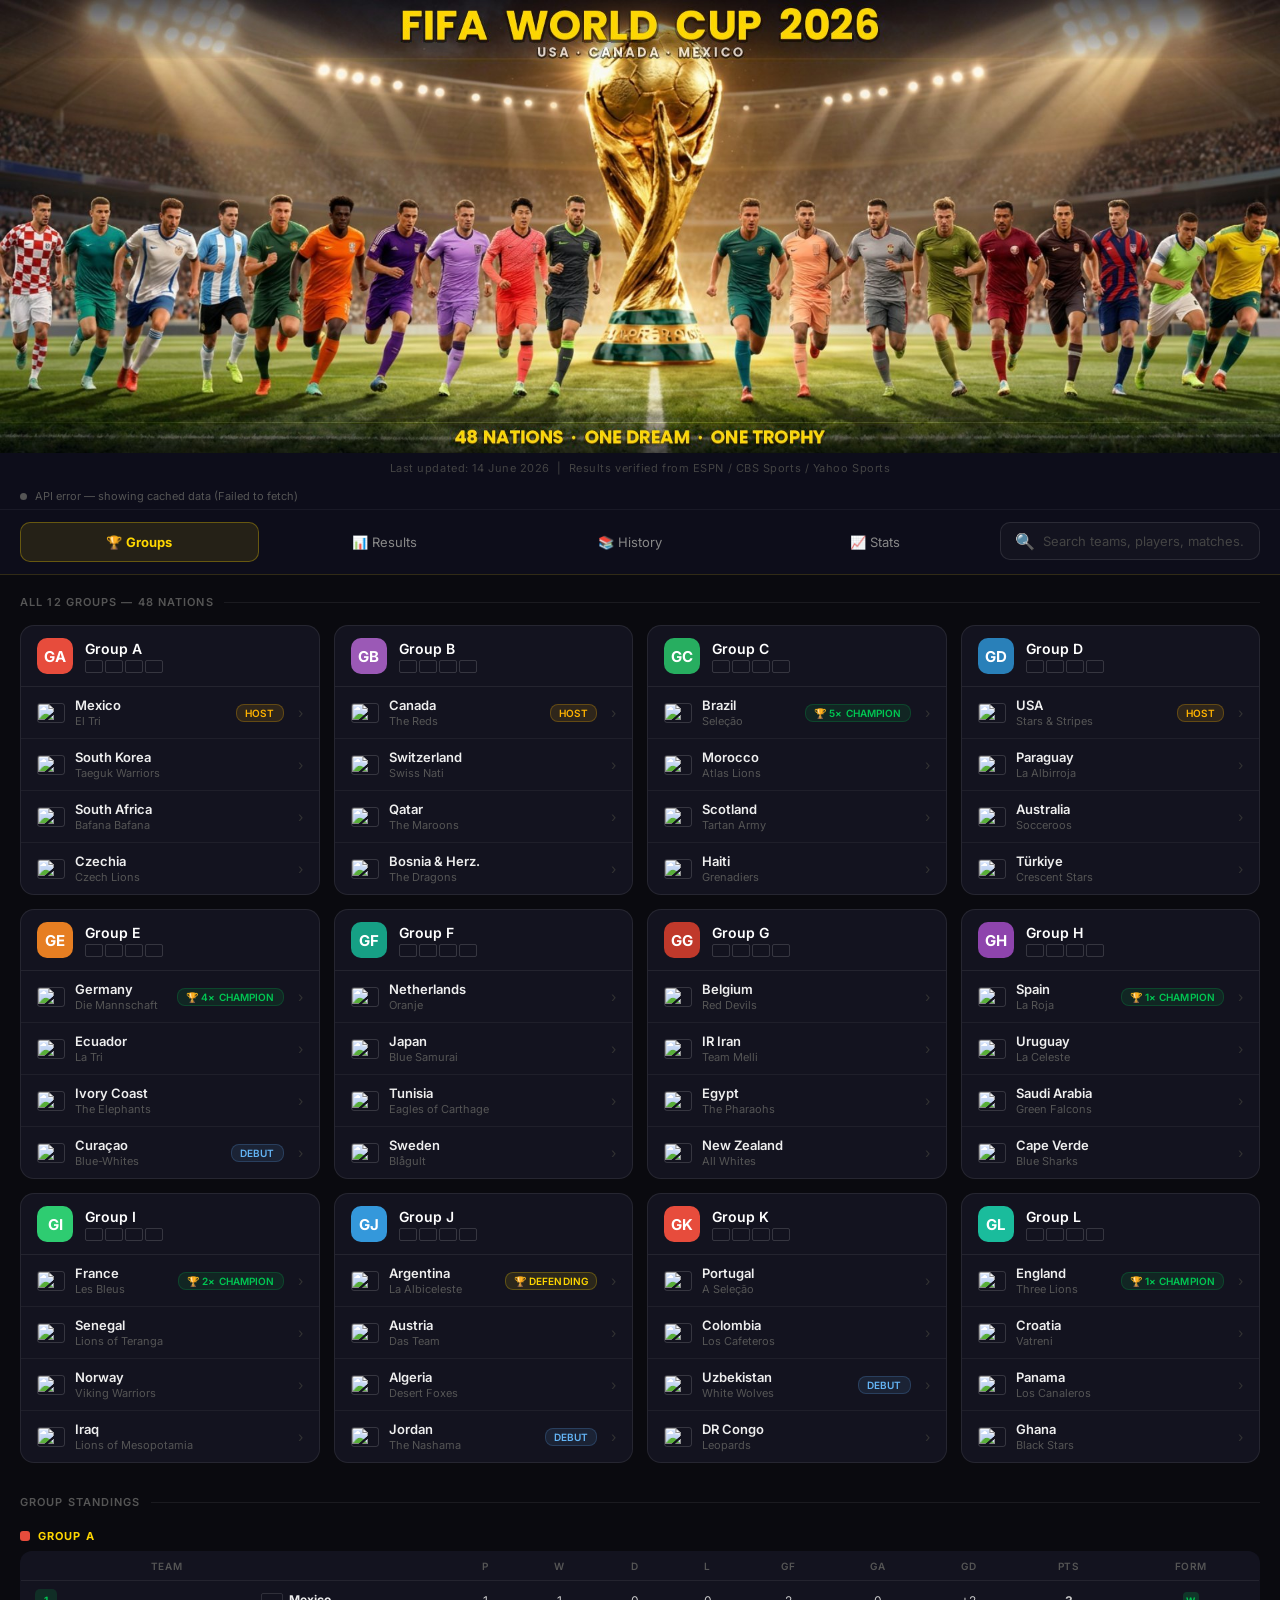
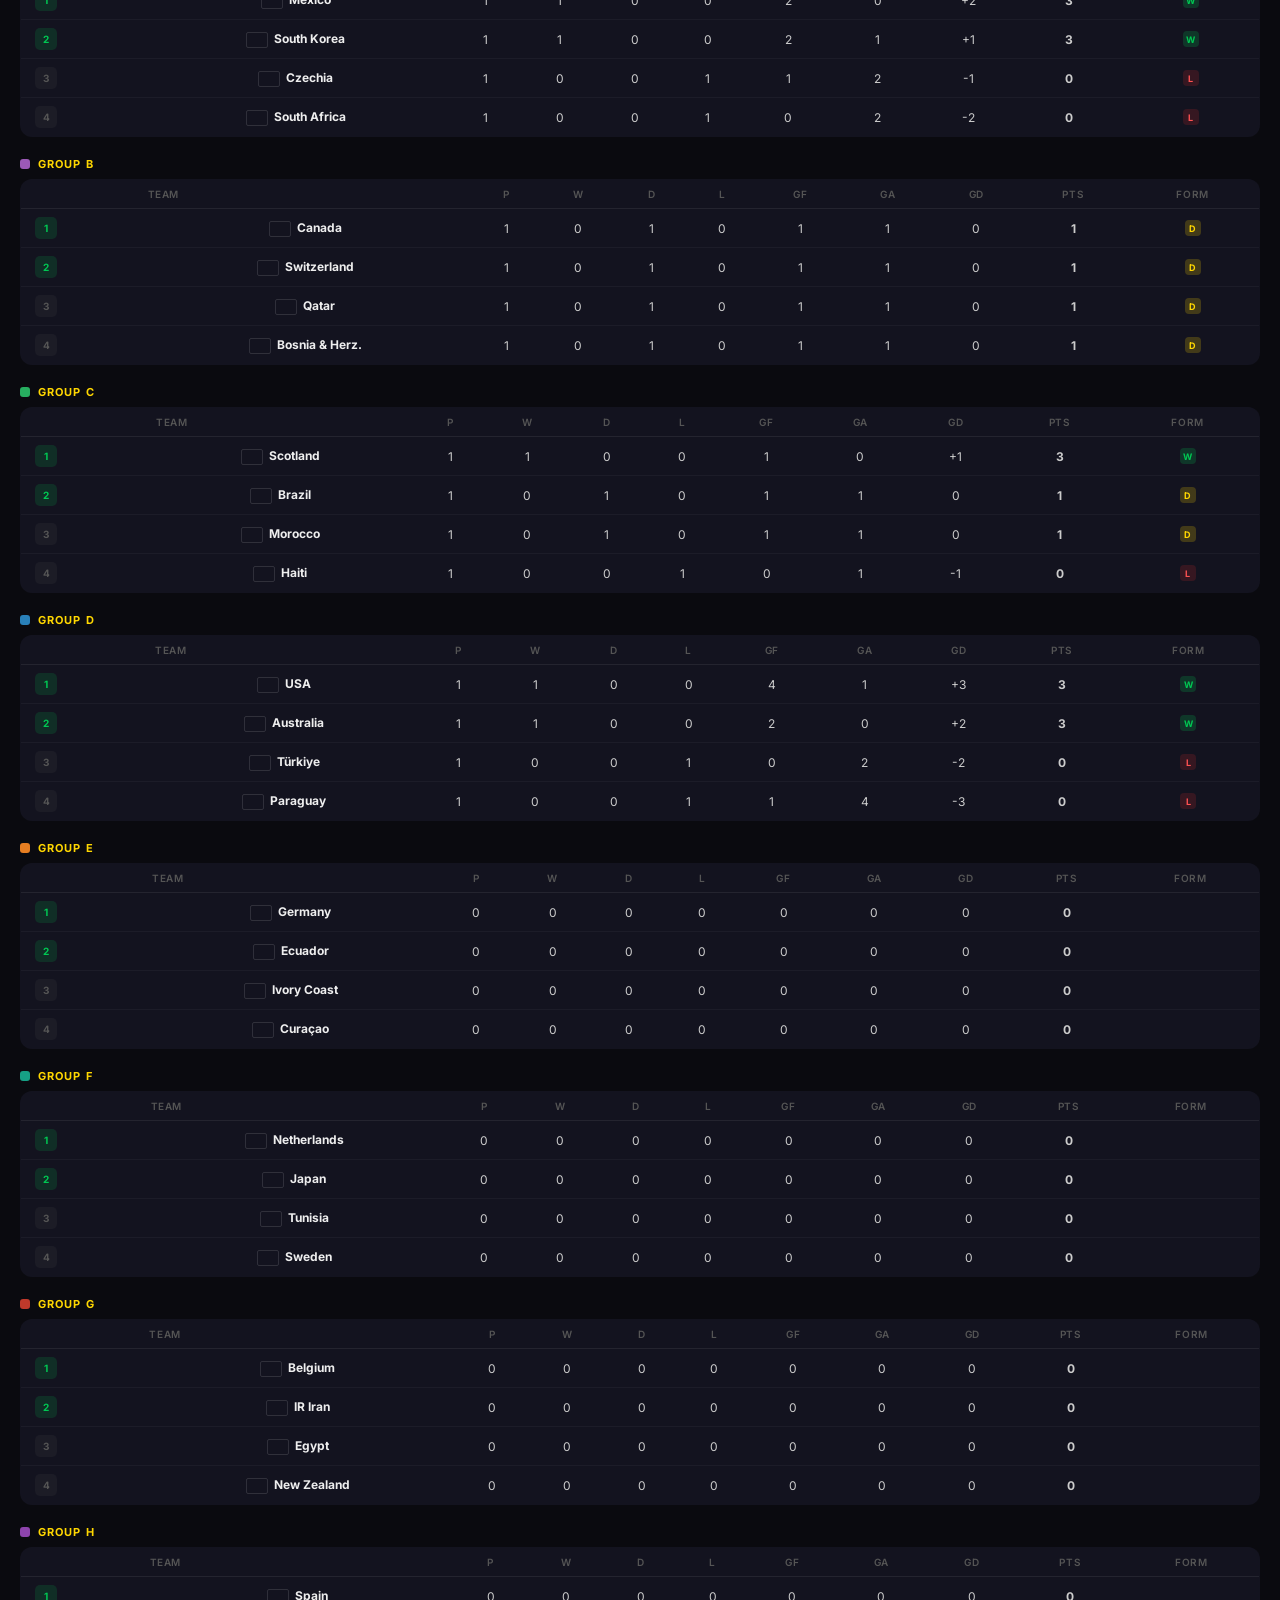
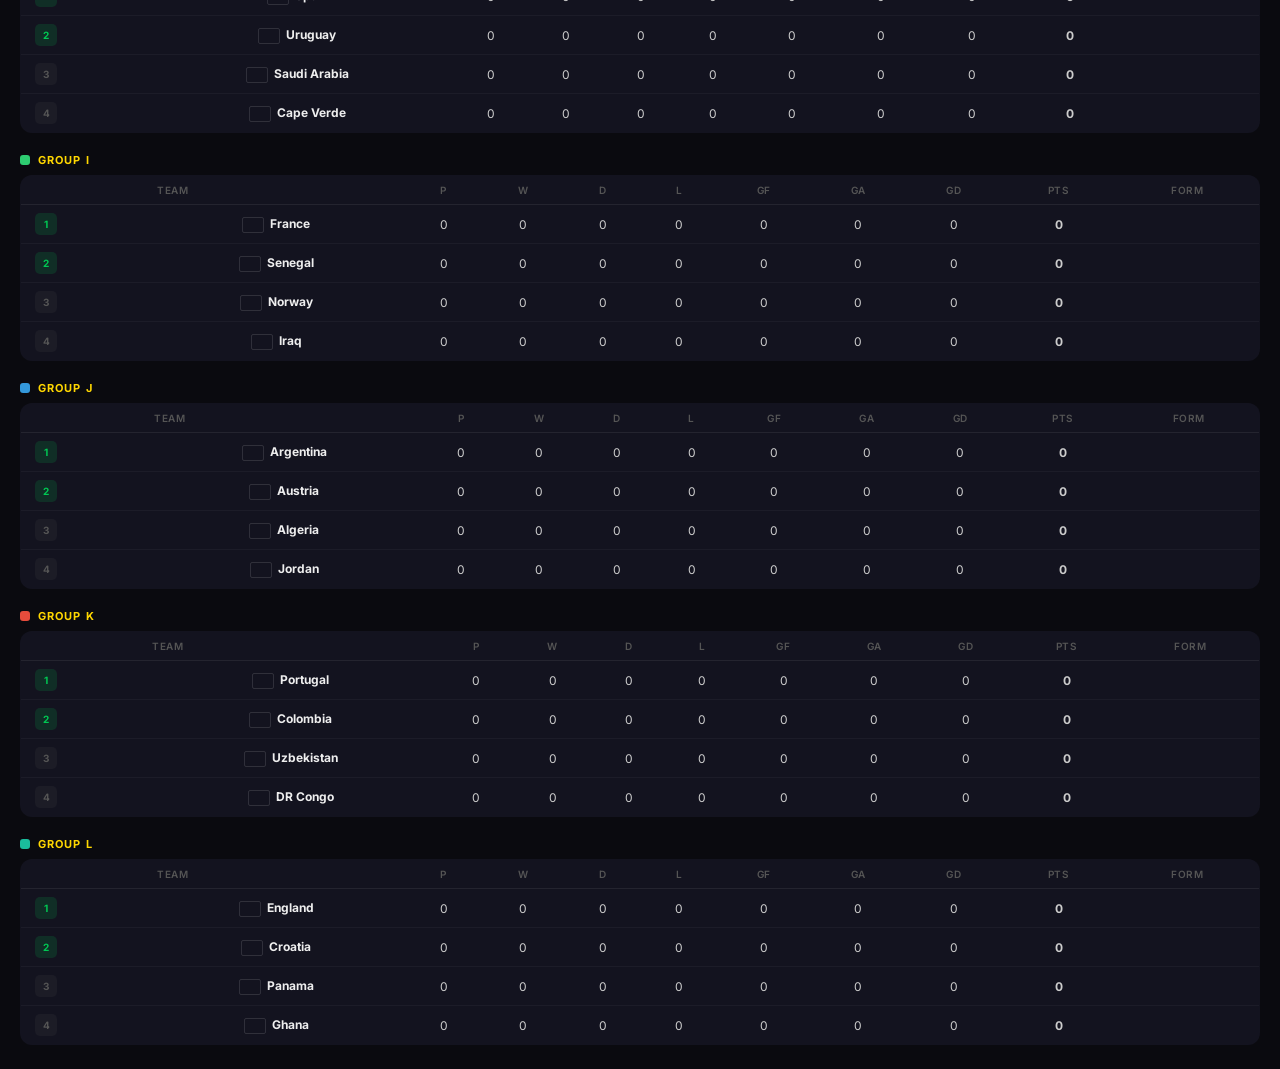
==== index.html @ 542f73e4 "Add files via upload" ====
<!DOCTYPE html>
<html lang="en">
<head>
<meta charset="UTF-8">
<meta name="viewport" content="width=device-width, initial-scale=1.0">
<link rel="preconnect" href="https://fonts.googleapis.com">
<link href="https://fonts.googleapis.com/css2?family=Inter:wght@400;500;600;700;800;900&display=swap" rel="stylesheet">
<title>FIFA World Cup 2026 — Archive</title>
<style>
*{box-sizing:border-box;margin:0;padding:0;}
body{font-family:'Inter',-apple-system,BlinkMacSystemFont,'Segoe UI',Arial,sans-serif;background:#0a0a0f;color:#f0f0f0;min-height:100vh;}
.banner-wrap{width:100%;overflow:hidden;position:relative;background:#000;}
.banner-wrap img{width:100%;display:block;height:auto;}

.last-updated{text-align:center;padding:8px;font-size:11px;color:#444;background:#0d0d1a;letter-spacing:0.05em;}
.nav{display:flex;gap:6px;padding:12px 20px;background:#0d0d1a;border-bottom:1px solid rgba(255,215,0,0.15);position:sticky;top:0;z-index:99;}
.nb{flex:1;padding:11px 8px;border:1px solid transparent;background:transparent;border-radius:10px;cursor:pointer;font-size:13px;color:#888;font-family:inherit;transition:all 0.2s;}
.nb.on{background:rgba(255,215,0,0.1);color:#ffd700;border-color:rgba(255,215,0,0.3);font-weight:700;letter-spacing:0.01em;}
.nb:hover:not(.on){background:rgba(255,255,255,0.05);color:#ccc;}
.sec{display:none;padding:20px;max-width:1400px;margin:0 auto;}
.sec.on{display:block;}
.stitle{font-size:11px;font-weight:600;text-transform:uppercase;letter-spacing:0.1em;color:#555;margin:0 0 16px;display:flex;align-items:center;gap:10px;}
.stitle::after{content:'';flex:1;height:1px;background:rgba(255,255,255,0.07);}
/* GROUPS */
.gg{display:grid;grid-template-columns:repeat(auto-fill,minmax(290px,1fr));gap:14px;}
.gc{background:#13131f;border:1px solid rgba(255,255,255,0.08);border-radius:14px;overflow:hidden;transition:transform 0.2s,box-shadow 0.2s;}
.gc:hover{transform:translateY(-2px);box-shadow:0 6px 24px rgba(0,0,0,0.5);}
.gh{padding:12px 16px;display:flex;align-items:center;gap:12px;border-bottom:1px solid rgba(255,255,255,0.07);}
.gbadge{width:36px;height:36px;border-radius:10px;display:flex;align-items:center;justify-content:center;font-weight:700;font-size:15px;color:#fff;flex-shrink:0;}
.gtitle{font-size:14px;font-weight:600;color:#fff;}
.gflags{font-size:11px;color:#555;margin-top:2px;}
.tr{display:flex;align-items:center;gap:10px;padding:10px 16px;border-bottom:1px solid rgba(255,255,255,0.05);cursor:pointer;transition:background 0.15s;}
.tr:last-child{border-bottom:none;}
.tr:hover{background:rgba(255,215,0,0.05);}
.tflag{width:28px;height:20px;object-fit:cover;border-radius:3px;flex-shrink:0;border:1px solid rgba(255,255,255,0.15);}
.ti{flex:1;min-width:0;}
.tn{font-size:13px;font-weight:600;color:#eee;}
.tk{font-size:11px;color:#555;margin-top:1px;}
.ttag{font-size:10px;padding:2px 8px;border-radius:8px;font-weight:600;flex-shrink:0;white-space:nowrap;letter-spacing:0.01em;}
.t-host{background:rgba(255,180,0,0.12);color:#ffb300;border:1px solid rgba(255,180,0,0.25);}
.t-champ{background:rgba(0,200,80,0.1);color:#00c853;border:1px solid rgba(0,200,80,0.2);}
.t-debut{background:rgba(100,180,255,0.1);color:#64b5f6;border:1px solid rgba(100,180,255,0.2);}
.t-def{background:rgba(255,215,0,0.1);color:#ffd700;border:1px solid rgba(255,215,0,0.25);}
.chev{color:#333;font-size:14px;margin-left:4px;}
.tlv.hid{display:none;}
.tdv{display:none;}
.tdv.on{display:block;}
.bb{display:inline-flex;align-items:center;gap:8px;background:rgba(255,255,255,0.07);border:none;color:#aaa;padding:9px 16px;border-radius:9px;cursor:pointer;font-size:13px;font-family:inherit;margin-bottom:24px;transition:background 0.15s;}
.bb:hover{background:rgba(255,255,255,0.12);color:#fff;}
.dh{text-align:center;padding:28px 20px 24px;}
.dflag{width:96px;height:68px;object-fit:cover;border-radius:10px;margin-bottom:14px;border:2px solid rgba(255,215,0,0.35);}
.dname{font-size:28px;font-weight:700;color:#fff;margin-bottom:6px;}
.dsub{font-size:13px;color:#888;}
.abox{background:#13131f;border:1px solid rgba(255,215,0,0.18);border-radius:14px;overflow:hidden;max-width:760px;margin:0 auto;}
.abh{padding:12px 18px;background:rgba(255,215,0,0.05);border-bottom:1px solid rgba(255,215,0,0.12);display:flex;align-items:center;gap:10px;}
.adot{width:8px;height:8px;border-radius:50%;background:#ffd700;flex-shrink:0;}
.abt{font-size:13px;font-weight:600;color:#ffd700;}
.abb{padding:20px 18px;}
.ao{font-size:14px;line-height:1.9;color:#ccc;white-space:pre-wrap;}
/* RESULTS */
.mw{display:grid;gap:10px;max-width:860px;margin:0 auto;}
.data-note{background:rgba(255,215,0,0.05);border:1px solid rgba(255,215,0,0.15);border-radius:10px;padding:12px 16px;font-size:12px;color:#888;margin-bottom:16px;max-width:860px;margin-left:auto;margin-right:auto;}
.data-note span{color:#ffd700;}
.mc{background:#13131f;border:1px solid rgba(255,255,255,0.08);border-radius:13px;overflow:hidden;cursor:pointer;transition:all 0.2s;}
.mc:hover{border-color:rgba(255,215,0,0.22);transform:translateY(-1px);}
.mct{padding:8px 16px;background:rgba(255,255,255,0.02);border-bottom:1px solid rgba(255,255,255,0.05);display:flex;justify-content:space-between;align-items:center;}
.mm{font-size:11px;color:#555;}
.spill{font-size:10px;font-weight:700;padding:3px 10px;border-radius:8px;}
.s-ft{background:rgba(0,200,80,0.1);color:#00c853;border:1px solid rgba(0,200,80,0.2);}
.s-up{background:rgba(120,120,120,0.1);color:#777;border:1px solid rgba(120,120,120,0.18);}
.mteams{display:flex;align-items:center;padding:14px 16px;gap:8px;}
.mteam{flex:1;display:flex;align-items:center;gap:10px;}
.mteam.r{flex-direction:row-reverse;}
.mflag{width:36px;height:26px;object-fit:cover;border-radius:4px;border:1px solid rgba(255,255,255,0.15);}
.mtn{font-size:14px;font-weight:600;color:#eee;}
.mscore{font-size:26px;font-weight:700;color:#ffd700;min-width:72px;text-align:center;}
.mvs{font-size:11px;color:#444;font-weight:400;}
.mexp{display:none;border-top:1px solid rgba(255,255,255,0.06);padding:16px;background:rgba(255,215,0,0.02);}
.mexp.on{display:block;}
.sg{display:grid;grid-template-columns:repeat(3,1fr);gap:10px;margin-bottom:16px;}
.sbox{background:#0d0d18;border:1px solid rgba(255,255,255,0.07);border-radius:10px;padding:12px;text-align:center;}
.slbl{font-size:10px;color:#555;text-transform:uppercase;letter-spacing:0.05em;margin-bottom:5px;}
.sval{font-size:13px;font-weight:600;color:#eee;}
/* HISTORY */
.csi{width:100%;padding:11px 16px;background:#13131f;border:1px solid rgba(255,255,255,0.1);border-radius:10px;font-size:14px;color:#eee;font-family:inherit;outline:none;transition:border-color 0.2s;margin-bottom:16px;}
.csi:focus{border-color:rgba(255,215,0,0.4);}
.ng{display:grid;grid-template-columns:repeat(auto-fill,minmax(108px,1fr));gap:8px;margin-bottom:22px;}
.nc{background:#13131f;border:1px solid rgba(255,255,255,0.07);border-radius:12px;padding:12px 8px 10px;text-align:center;cursor:pointer;transition:all 0.22s;position:relative;overflow:hidden;}
.nc::before{content:'';position:absolute;inset:0;background:linear-gradient(135deg,rgba(255,215,0,0.06),transparent);opacity:0;transition:opacity 0.2s;}
.nc:hover::before{opacity:1;}
.nc:hover{border-color:rgba(255,215,0,0.4);transform:translateY(-2px);box-shadow:0 6px 20px rgba(0,0,0,0.4);}
.nc.sel{border:2px solid #ffd700;background:rgba(255,215,0,0.07);box-shadow:0 0 0 3px rgba(255,215,0,0.12);}
.nflag{width:44px;height:30px;object-fit:cover;border-radius:5px;margin:0 auto 7px;display:block;border:1px solid rgba(255,255,255,0.18);box-shadow:0 2px 8px rgba(0,0,0,0.4);}
.nn{font-size:10px;font-weight:600;color:#aaa;}
/* HISTORY CARD */
.hbox{background:#0f0f1a;border:1px solid rgba(255,215,0,0.18);border-radius:18px;overflow:hidden;display:none;animation:slideUp 0.3s ease;}
.hbox.on{display:block;}
@keyframes slideUp{from{opacity:0;transform:translateY(16px)}to{opacity:1;transform:translateY(0)}}
/* Hero banner */
.hhero{position:relative;height:160px;overflow:hidden;display:flex;align-items:flex-end;}
.hhero-bg{position:absolute;inset:0;background-size:cover;background-position:center;filter:blur(0px) brightness(0.35);}
.hhero-grad{position:absolute;inset:0;background:linear-gradient(to top,rgba(15,15,26,1) 0%,rgba(15,15,26,0.6) 50%,rgba(15,15,26,0.1) 100%);}
.hhero-content{position:relative;z-index:2;padding:20px 28px;display:flex;align-items:center;gap:20px;width:100%;}
.hhero-flag{width:80px;height:56px;object-fit:cover;border-radius:8px;border:2px solid rgba(255,215,0,0.5);box-shadow:0 4px 20px rgba(0,0,0,0.6),0 0 0 1px rgba(255,255,255,0.08);flex-shrink:0;}
.hhero-text{}
.hhero-name{font-size:30px;font-weight:800;color:#fff;letter-spacing:-0.02em;line-height:1;text-shadow:0 2px 12px rgba(0,0,0,0.8);}
.hhero-sub{font-size:12px;color:rgba(255,215,0,0.7);margin-top:5px;font-weight:500;}
.hhero-era{font-size:11px;color:rgba(255,255,255,0.35);margin-top:3px;}
/* Stat strip */
.hstrip{display:flex;gap:0;border-bottom:1px solid rgba(255,255,255,0.06);}
.hstat{flex:1;padding:14px 18px;border-right:1px solid rgba(255,255,255,0.05);text-align:center;}
.hstat:last-child{border-right:none;}
.hstat-icon{font-size:16px;margin-bottom:4px;}
.hstat-lbl{font-size:9px;font-weight:700;text-transform:uppercase;letter-spacing:0.12em;color:#444;margin-bottom:4px;}
.hstat-val{font-size:12px;font-weight:600;color:#ddd;line-height:1.3;}
/* Timeline */
.htimeline{padding:24px 28px;border-bottom:1px solid rgba(255,255,255,0.05);}
.hseclbl{font-size:10px;font-weight:700;text-transform:uppercase;letter-spacing:0.14em;color:#555;margin-bottom:18px;display:flex;align-items:center;gap:10px;}
.hseclbl::after{content:'';flex:1;height:1px;background:rgba(255,255,255,0.06);}
.htl-item{display:flex;gap:16px;margin-bottom:0;position:relative;}
.htl-item:last-child .htl-line{display:none;}
.htl-left{display:flex;flex-direction:column;align-items:center;flex-shrink:0;width:20px;}
.htl-dot{width:10px;height:10px;border-radius:50%;background:#ffd700;flex-shrink:0;box-shadow:0 0 8px rgba(255,215,0,0.5);margin-top:3px;}
.htl-line{width:2px;flex:1;background:linear-gradient(to bottom,rgba(255,215,0,0.3),rgba(255,215,0,0.05));min-height:24px;margin:4px 0;}
.htl-text{font-size:13px;color:#c8c8c8;line-height:1.65;padding-bottom:18px;}
/* Player card */
.hplayer{margin:0;border-top:1px solid rgba(255,255,255,0.05);}
.hplayer-hd{padding:12px 28px;background:linear-gradient(90deg,rgba(255,215,0,0.08),rgba(255,215,0,0.02));display:flex;align-items:center;gap:10px;border-bottom:1px solid rgba(255,215,0,0.1);}
.hplayer-icon{font-size:16px;}
.hplayer-lbl{font-size:11px;font-weight:700;color:#ffd700;text-transform:uppercase;letter-spacing:0.1em;}
.hplayer-body{display:grid;grid-template-columns:200px 1fr;min-height:220px;}
.hplayer-photo{position:relative;overflow:hidden;background:#0d0d18;}
.hplayer-photo img{width:100%;height:100%;object-fit:cover;object-position:top center;display:block;transition:transform 0.4s ease;}
.hplayer-photo:hover img{transform:scale(1.04);}
.hplayer-photo-fallback{width:100%;height:100%;display:flex;align-items:center;justify-content:center;font-size:64px;background:linear-gradient(135deg,#1a1a2e,#0d0d18);}
.hplayer-info{padding:22px 24px;background:#0f0f1a;}
.hplayer-name{font-size:20px;font-weight:800;color:#fff;margin-bottom:3px;line-height:1.1;}
.hplayer-pos{font-size:11px;color:#ffd700;font-weight:600;margin-bottom:14px;text-transform:uppercase;letter-spacing:0.08em;}
.hplayer-grid{display:grid;grid-template-columns:1fr 1fr;gap:10px;margin-bottom:14px;}
.hpf{display:flex;flex-direction:column;gap:2px;}
.hpf-lbl{font-size:9px;font-weight:700;text-transform:uppercase;letter-spacing:0.1em;color:#3a3a5a;}
.hpf-val{font-size:11px;color:#b0b0c8;line-height:1.4;}
.hplayer-bio{font-size:12.5px;color:#8a8aaa;line-height:1.75;border-top:1px solid rgba(255,255,255,0.06);padding-top:12px;}
@media(max-width:600px){
  .hplayer-body{grid-template-columns:1fr;}
  .hplayer-photo{height:220px;}
  .hhero{height:140px;}
  .hhero-name{font-size:22px;}
  .hstrip{flex-wrap:wrap;}
  .hstat{min-width:50%;}
}

/* LIVE PULSE */
.live-pill{display:inline-flex;align-items:center;gap:5px;font-size:10px;font-weight:700;
  padding:3px 10px;border-radius:8px;background:rgba(255,50,50,0.15);color:#ff4444;
  border:1px solid rgba(255,50,50,0.3);}
.live-ring{width:8px;height:8px;border-radius:50%;background:#ff4444;
  animation:liveRing 1.2s ease-in-out infinite;}
@keyframes liveRing{0%,100%{transform:scale(1);opacity:1;}50%{transform:scale(1.5);opacity:0.4;}}

/* Live data via Cloudflare Worker proxy */

/* API STATUS BAR */
.api-status{display:flex;align-items:center;gap:8px;padding:6px 20px;
  background:#0d0d1a;border-bottom:1px solid rgba(255,255,255,0.05);font-size:11px;color:#555;}
.api-status-dot{width:7px;height:7px;border-radius:50%;flex-shrink:0;}
.dot-live{background:#00c853;animation:pulse 2s infinite;}
.dot-offline{background:#555;}
.dot-loading{background:#ffd700;animation:pulse 1s infinite;}
@keyframes pulse{0%,100%{opacity:1;}50%{opacity:0.3;}}
.api-status-btn{margin-left:auto;font-size:11px;color:#444;cursor:pointer;
  background:none;border:none;font-family:inherit;}
.api-status-btn:hover{color:#888;}

/* STANDINGS */
.standings-wrap{margin-top:24px;}
.std-group-title{font-size:11px;font-weight:700;text-transform:uppercase;letter-spacing:0.1em;
  color:#ffd700;margin:20px 0 8px;display:flex;align-items:center;gap:8px;}
.std-group-title::before{content:'';display:inline-block;width:10px;height:10px;
  border-radius:3px;background:var(--gc);}
.std-table{width:100%;border-collapse:collapse;margin-bottom:4px;background:#13131f;
  border-radius:12px;overflow:hidden;border:1px solid rgba(255,255,255,0.07);}
.std-table th{padding:8px 10px;font-size:10px;font-weight:600;color:#555;text-transform:uppercase;
  letter-spacing:0.06em;border-bottom:1px solid rgba(255,255,255,0.07);text-align:center;}
.std-table th:first-child,.std-table td:first-child{text-align:left;padding-left:14px;}
.std-table td{padding:8px 10px;font-size:12px;color:#ccc;text-align:center;
  border-bottom:1px solid rgba(255,255,255,0.04);}
.std-table tr:last-child td{border-bottom:none;}
.std-table td:nth-child(2){font-weight:600;color:#eee;}
.std-pos{width:22px;height:22px;border-radius:5px;display:inline-flex;align-items:center;
  justify-content:center;font-size:10px;font-weight:700;}
.std-q{background:rgba(0,200,80,0.15);color:#00c853;}
.std-x{background:rgba(80,80,80,0.15);color:#555;}
.std-flag{width:22px;height:16px;object-fit:cover;border-radius:2px;
  border:1px solid rgba(255,255,255,0.12);vertical-align:middle;margin-right:6px;}
.std-pts{font-weight:700;color:#ffd700;font-size:13px;}
.std-form{display:flex;gap:3px;justify-content:center;}
.std-form span{width:16px;height:16px;border-radius:4px;font-size:9px;font-weight:700;
  display:flex;align-items:center;justify-content:center;}
.std-w{background:rgba(0,200,80,0.2);color:#00c853;}
.std-d{background:rgba(255,215,0,0.2);color:#ffd700;}
.std-l{background:rgba(255,50,50,0.15);color:#ff5252;}

/* TOP SCORERS */
.scorer-row{display:flex;align-items:center;gap:12px;padding:10px 14px;
  background:#13131f;border:1px solid rgba(255,255,255,0.07);border-radius:10px;
  margin-bottom:6px;transition:background 0.15s;}
.scorer-row:hover{background:#1a1a2e;}
.scorer-rank{width:24px;font-size:12px;font-weight:700;color:#555;text-align:center;flex-shrink:0;}
.scorer-rank.gold{color:#ffd700;}
.scorer-flag{width:26px;height:19px;object-fit:cover;border-radius:3px;
  border:1px solid rgba(255,255,255,0.15);flex-shrink:0;}
.scorer-name{flex:1;font-size:13px;font-weight:600;color:#eee;}
.scorer-country{font-size:11px;color:#555;margin-top:1px;}
.scorer-goals{font-size:18px;font-weight:700;color:#ffd700;flex-shrink:0;}

/* STATS PAGE */
.stats-grid{display:grid;grid-template-columns:repeat(auto-fill,minmax(180px,1fr));
  gap:12px;margin-bottom:24px;}
.stat-card{background:#13131f;border:1px solid rgba(255,255,255,0.08);border-radius:14px;
  padding:20px;text-align:center;}
.stat-num{font-size:36px;font-weight:800;color:#ffd700;line-height:1;}
.stat-label{font-size:11px;color:#666;margin-top:6px;text-transform:uppercase;letter-spacing:0.08em;}

/* GLOBAL SEARCH */
.gsearch-wrap{position:relative;flex:1;}
.gsearch-box{display:flex;align-items:center;gap:8px;background:#13131f;
  border:1px solid rgba(255,255,255,0.1);border-radius:10px;padding:8px 14px;
  transition:border-color 0.2s;}
.gsearch-box:focus-within{border-color:rgba(255,215,0,0.35);}
.gsearch-box input{flex:1;background:transparent;border:none;outline:none;
  font-size:13px;color:#eee;font-family:inherit;}
.gsearch-box input::placeholder{color:#444;}
.gsearch-results{position:absolute;top:calc(100% + 4px);left:0;right:0;
  background:#13131f;border:1px solid rgba(255,215,0,0.2);border-radius:12px;
  z-index:500;max-height:280px;overflow-y:auto;display:none;box-shadow:0 8px 32px rgba(0,0,0,0.5);}
.gsearch-results.show{display:block;}
.gsr-item{display:flex;align-items:center;gap:10px;padding:10px 14px;cursor:pointer;
  border-bottom:1px solid rgba(255,255,255,0.05);transition:background 0.12s;}
.gsr-item:last-child{border-bottom:none;}
.gsr-item:hover{background:rgba(255,215,0,0.05);}

/* BANNER FULL HEIGHT */
.banner-wrap img{width:100%;display:block;height:auto;max-height:none !important;}

</style>
</head>
<body>

<div class="banner-wrap">
  <img src="[data-uri]" alt="FIFA World Cup 2026 — 48 Nations Chase the Trophy">
</div>

<div class="last-updated">Last updated: 14 June 2026 &nbsp;|&nbsp; Results verified from ESPN / CBS Sports / Yahoo Sports</div>

<div class="api-status">
  <span class="api-status-dot dot-offline" id="api-dot"></span>
  <span id="api-txt">Connecting to live data...</span>
  
</div>

<div class="nav" style="flex-wrap:wrap;">
  <button class="nb on" id="nb-groups" onclick="showTab('groups',this)">&#127942; Groups</button>
  <button class="nb" id="nb-results" onclick="showTab('results',this)">&#128202; Results</button>
  <button class="nb" id="nb-history" onclick="showTab('history',this)">&#128218; History</button>
  <button class="nb" id="nb-stats" onclick="showTab('stats',this)">&#128200; Stats</button>
  <div class="gsearch-wrap">
    <div class="gsearch-box">
      <span style="color:#444">&#128269;</span>
      <input type="text" id="gsearch" placeholder="Search teams, players, matches..."
        oninput="globalSearch(this.value)"
        onblur="setTimeout(function(){document.getElementById('gsr').classList.remove('show');},200)">
    </div>
    <div class="search-results gsearch-results" id="gsr"></div>
  </div>
</div>

<div class="sec on" id="sec-groups">
  <div class="stitle">All 12 Groups — 48 Nations</div>
  <div class="tlv" id="tlv">
    <div class="gg" id="gg"></div>
    <div class="standings-wrap">
      <div class="stitle" style="margin-top:32px">Group Standings</div>
      <div id="std-groups"></div>
    </div>
  </div>
  <div class="tdv" id="tdv">
    <button class="bb" onclick="goBack()">&#8592; Back to Groups</button>
    <div id="tdi"></div>
  </div>
</div>

<div class="sec" id="sec-results">
  <div class="stitle">Match Results &amp; Upcoming Fixtures</div>
  <div class="data-note">&#9432; Scores verified from official sources. <span>Live data via football-data.org when API key is configured.</span></div>
  <div class="mw" id="mw"></div>
  <div class="standings-wrap">
    <div class="stitle" style="margin-top:32px">Group Standings</div>
    <div id="std-results"></div>
  </div>
</div>

<div class="sec" id="sec-history">
  <div class="stitle">Football History by Country</div>
  <input class="csi" type="text" id="csi" placeholder="Search a country..." oninput="filterN(this.value)">
  <div class="ng" id="ng"></div>
  <div class="hbox" id="hbox"></div>
</div>

<div class="sec" id="sec-stats">
  <div class="stitle">Tournament Statistics</div>
  <div class="stats-grid" id="stats-hero"></div>
  <div class="stitle">Top Scorers</div>
  <div style="max-width:700px;margin:0 auto" id="stats-scorers"></div>
  <div class="stitle" style="margin-top:24px">All Group Standings</div>
  <div id="stats-standings"></div>
</div>

<script>
var GD = {
  A:{color:'#e74c3c',teams:[
    {n:'Mexico',cc:'mx',i:'El Tri',t:'host'},
    {n:'South Korea',cc:'kr',i:'Taeguk Warriors'},
    {n:'South Africa',cc:'za',i:'Bafana Bafana'},
    {n:'Czechia',cc:'cz',i:'Czech Lions'}
  ]},
  B:{color:'#9b59b6',teams:[
    {n:'Canada',cc:'ca',i:'The Reds',t:'host'},
    {n:'Switzerland',cc:'ch',i:'Swiss Nati'},
    {n:'Qatar',cc:'qa',i:'The Maroons'},
    {n:'Bosnia & Herz.',cc:'ba',i:'The Dragons'}
  ]},
  C:{color:'#27ae60',teams:[
    {n:'Brazil',cc:'br',i:'Seleção',t:'champ',tc:5},
    {n:'Morocco',cc:'ma',i:'Atlas Lions'},
    {n:'Scotland',cc:'gb-sct',i:'Tartan Army'},
    {n:'Haiti',cc:'ht',i:'Grenadiers'}
  ]},
  D:{color:'#2980b9',teams:[
    {n:'USA',cc:'us',i:'Stars & Stripes',t:'host'},
    {n:'Paraguay',cc:'py',i:'La Albirroja'},
    {n:'Australia',cc:'au',i:'Socceroos'},
    {n:'Türkiye',cc:'tr',i:'Crescent Stars'}
  ]},
  E:{color:'#e67e22',teams:[
    {n:'Germany',cc:'de',i:'Die Mannschaft',t:'champ',tc:4},
    {n:'Ecuador',cc:'ec',i:'La Tri'},
    {n:'Ivory Coast',cc:'ci',i:'The Elephants'},
    {n:'Curaçao',cc:'cw',i:'Blue-Whites',t:'debut'}
  ]},
  F:{color:'#16a085',teams:[
    {n:'Netherlands',cc:'nl',i:'Oranje'},
    {n:'Japan',cc:'jp',i:'Blue Samurai'},
    {n:'Tunisia',cc:'tn',i:'Eagles of Carthage'},
    {n:'Sweden',cc:'se',i:'Blågult'}
  ]},
  G:{color:'#c0392b',teams:[
    {n:'Belgium',cc:'be',i:'Red Devils'},
    {n:'IR Iran',cc:'ir',i:'Team Melli'},
    {n:'Egypt',cc:'eg',i:'The Pharaohs'},
    {n:'New Zealand',cc:'nz',i:'All Whites'}
  ]},
  H:{color:'#8e44ad',teams:[
    {n:'Spain',cc:'es',i:'La Roja',t:'champ',tc:1},
    {n:'Uruguay',cc:'uy',i:'La Celeste'},
    {n:'Saudi Arabia',cc:'sa',i:'Green Falcons'},
    {n:'Cape Verde',cc:'cv',i:'Blue Sharks'}
  ]},
  I:{color:'#2ecc71',teams:[
    {n:'France',cc:'fr',i:'Les Bleus',t:'champ',tc:2},
    {n:'Senegal',cc:'sn',i:'Lions of Teranga'},
    {n:'Norway',cc:'no',i:'Viking Warriors'},
    {n:'Iraq',cc:'iq',i:'Lions of Mesopotamia'}
  ]},
  J:{color:'#3498db',teams:[
    {n:'Argentina',cc:'ar',i:'La Albiceleste',t:'def'},
    {n:'Austria',cc:'at',i:'Das Team'},
    {n:'Algeria',cc:'dz',i:'Desert Foxes'},
    {n:'Jordan',cc:'jo',i:'The Nashama',t:'debut'}
  ]},
  K:{color:'#e74c3c',teams:[
    {n:'Portugal',cc:'pt',i:'A Seleção'},
    {n:'Colombia',cc:'co',i:'Los Cafeteros'},
    {n:'Uzbekistan',cc:'uz',i:'White Wolves',t:'debut'},
    {n:'DR Congo',cc:'cd',i:'Leopards'}
  ]},
  L:{color:'#1abc9c',teams:[
    {n:'England',cc:'gb-eng',i:'Three Lions',t:'champ',tc:1},
    {n:'Croatia',cc:'hr',i:'Vatreni'},
    {n:'Panama',cc:'pa',i:'Los Canaleros'},
    {n:'Ghana',cc:'gh',i:'Black Stars'}
  ]}
};

var MD = [
  {id:1,g:'A',hcc:'mx',h:'Mexico',acc:'za',a:'South Africa',hs:2,as:0,st:'FT',date:'Jun 11',venue:'Estadio Azteca, Mexico City',
   motm:'Julián Quiñones',goals:"Quiñones 9' · Jiménez 61'",
   report:"Mexico kicked off their home World Cup in front of a packed Estadio Azteca with a controlled 2-0 victory over South Africa. Julián Quiñones gave El Tri an early lead just nine minutes in with the first goal of the entire 2026 tournament, before Raúl Jiménez doubled the advantage in the second half. South Africa competed with heart but could not find a way through Mexico's defensive discipline. The Azteca became the first stadium to host matches at three separate men's World Cups — 1970, 1986, and now 2026. A perfect start for the co-hosts."},
  {id:2,g:'A',hcc:'kr',h:'South Korea',acc:'cz',a:'Czechia',hs:2,as:1,st:'FT',date:'Jun 11',venue:'Estadio Akron, Guadalajara',
   motm:'Hwang In-beom',goals:"Krejčí 55' (CZE) | Hwang In-beom 67' · Oh 78'",
   report:"South Korea produced a stirring comeback to defeat Czechia 2-1 in Guadalajara. Ladislav Krejčí gave the Czechs the lead with a header from a throw-in in the 55th minute, but South Korea responded superbly. Hwang In-beom levelled with a chipped finish, then substitute Oh sealed the win in the 78th minute after a flowing move. Hwang In-beom earned Man of the Match with a performance that recalled the best of Korea's 2002 heroics. Son Heung-min created chances throughout before being substituted. A vital three points for the Taeguk Warriors."},
  {id:3,g:'B',hcc:'ca',h:'Canada',acc:'ba',a:'Bosnia & Herz.',hs:1,as:1,st:'FT',date:'Jun 12',venue:'BMO Field, Toronto',
   motm:'Alphonso Davies',goals:"Davies 33' | Džeko 67'",
   report:"Canada and Bosnia & Herzegovina shared the spoils in an entertaining Group B opener at BMO Field. Alphonso Davies opened the scoring in the 33rd minute, driving onto a through ball and finishing calmly in front of a passionate home crowd. Bosnia grew into the match and veteran Edin Džeko levelled in the 67th minute with a composed finish — his 65th international goal. Davies was magnificent throughout and took the Man of the Match award despite the draw. Both teams remain in contention to progress from the group."},
  {id:4,g:'D',hcc:'us',h:'USA',acc:'py',a:'Paraguay',hs:4,as:1,st:'FT',date:'Jun 12',venue:'SoFi Stadium, Los Angeles',
   motm:'Folarin Balogun',goals:"Bobadilla 7' OG · Balogun 31' · Balogun 45+5' · Reyna 90+8' | Maurício 73'",
   report:"The United States delivered a statement 4-1 victory over Paraguay at a sold-out SoFi Stadium to open their home World Cup campaign. Paraguay's Damián Bobadilla turned into his own net in the seventh minute to gift the USA an early lead, before Folarin Balogun took over with two brilliant first-half finishes — the second a stunning left-foot finish after he beat two defenders. Maurício pulled one back for Paraguay in the 73rd minute, but substitute Gio Reyna sealed the win in stunning fashion in the 90th minute with a trademark outside-of-the-boot strike. Balogun became the first USMNT player to score two goals in a World Cup match since 1930."},
  {id:5,g:'B',hcc:'ch',h:'Switzerland',acc:'qa',a:'Qatar',hs:1,as:1,st:'FT',date:'Jun 13',venue:"Levi's Stadium, Santa Clara",
   motm:'Boualem Khoukhi',goals:"Embolo 17' (PEN) (SUI) | Khoukhi 90+5'",
   report:"Qatar produced a dramatic last-gasp equaliser to stun Switzerland 1-1 at Levi's Stadium. Breel Embolo converted a penalty in the 17th minute to give the Swiss a comfortable lead they held for most of the match. Switzerland dominated possession and statistics throughout but paid for their complacency when Qatar captain Boualem Khoukhi rose to head home a cross in the 95th minute to send the Qatar fans into delirium. A stunning point for the 2022 World Cup hosts against a side ranked significantly above them."},
  {id:6,g:'C',hcc:'br',h:'Brazil',acc:'ma',a:'Morocco',hs:1,as:1,st:'FT',date:'Jun 13',venue:'MetLife Stadium, New York',
   motm:'Vinícius Jr.',goals:"Vinícius Jr. 41' | Ziyech 88'",
   report:"Brazil and Morocco produced the tournament's most anticipated Group C clash, ending in a gripping 1-1 draw at MetLife Stadium. Vinícius Jr. gave Brazil the lead with a moment of sublime quality in the 41st minute, controlling a long ball on his chest before sweeping a first-time finish past the keeper. Morocco pressed relentlessly and were rewarded two minutes from time when Hakim Ziyech curled a stunning free-kick into the top corner to send the Atlas Lions fans wild. Vinícius took Man of the Match for his constant threat, but Morocco will be delighted with a point against the five-time champions."},
  {id:7,g:'C',hcc:'gb-sct',h:'Scotland',acc:'ht',a:'Haiti',hs:1,as:0,st:'FT',date:'Jun 13',venue:'Gillette Stadium, Boston',
   motm:'John McGinn',goals:"McGinn 28'",
   report:"Scotland ended their 28-year World Cup absence with a hard-fought 1-0 win over Haiti. John McGinn — Scotland's captain and heartbeat — headed home in the 28th minute after Che Adams' shot was parried, sparking scenes of joy among the tartan army. Haiti pressed and created moments of danger in the second half, but Scotland's defensive organisation held firm. McGinn covered every inch of the pitch, won duels, led by example, and scored the winner — a complete captain's performance. A historic night for Scottish football."},
  {id:8,g:'D',hcc:'au',h:'Australia',acc:'tr',a:'Türkiye',hs:2,as:0,st:'FT',date:'Jun 13',venue:'BC Place, Vancouver',
   motm:'Nestory Irankunda',goals:"Irankunda 27' · Metcalfe 75'",
   report:"Australia produced the tournament's biggest upset so far, stunning Türkiye 2-0 in Vancouver to take three points in Group D. Nestory Irankunda delivered a brilliant counter-attacking finish in the 27th minute — first touch, instant control, composed finish — to give the Socceroos an early lead. Türkiye pressed furiously but coach Tony Popovic's defensive setup was resolute throughout. Connor Metcalfe sealed the win from outside the box in the 75th minute. Australia now sit level on points with the USA at the top of Group D. Irankunda's performance was the talk of the tournament."},
  {id:9,g:'E',hcc:'de',h:'Germany',acc:'cw',a:'Curaçao',hs:null,as:null,st:'TODAY',date:'Jun 14',venue:'NRG Stadium, Houston',time:'1:00 PM ET'},
  {id:10,g:'F',hcc:'nl',h:'Netherlands',acc:'jp',a:'Japan',hs:null,as:null,st:'TODAY',date:'Jun 14',venue:'AT&T Stadium, Dallas',time:'4:00 PM ET'},
  {id:11,g:'E',hcc:'ci',h:'Ivory Coast',acc:'ec',a:'Ecuador',hs:null,as:null,st:'UPCOMING',date:'Jun 14',venue:'Mercedes-Benz Stadium, Atlanta',time:'7:00 PM ET'},
  {id:12,g:'F',hcc:'se',h:'Sweden',acc:'tn',a:'Tunisia',hs:null,as:null,st:'UPCOMING',date:'Jun 14',venue:'Arrowhead Stadium, Kansas City',time:'10:00 PM ET'},
  {id:13,g:'H',hcc:'es',h:'Spain',acc:'cv',a:'Cape Verde',hs:null,as:null,st:'UPCOMING',date:'Jun 15',venue:'Mercedes-Benz Stadium, Atlanta',time:'12:00 PM ET'},
  {id:14,g:'G',hcc:'be',h:'Belgium',acc:'eg',a:'Egypt',hs:null,as:null,st:'UPCOMING',date:'Jun 15',venue:'Hard Rock Stadium, Miami',time:'3:00 PM ET'},
  {id:15,g:'H',hcc:'sa',h:'Saudi Arabia',acc:'uy',a:'Uruguay',hs:null,as:null,st:'UPCOMING',date:'Jun 15',venue:'AT&T Stadium, Dallas',time:'6:00 PM ET'},
  {id:16,g:'G',hcc:'ir',h:'IR Iran',acc:'nz',a:'New Zealand',hs:null,as:null,st:'UPCOMING',date:'Jun 15',venue:'Lumen Field, Seattle',time:'9:00 PM ET'}
];

var PD = {
  "Mexico":"Mexico — El Tri — carry the honour of co-hosting the World Cup for a record third time, following 1970 and 1986. Their identity is built on passion, technical flair in midfield, and a fanbase that transforms every home match into a wall of noise. The Azteca is their fortress.\n\nHirving 'Chucky' Lozano is Mexico's most dynamic attacker — the PSV Eindhoven and former Napoli winger whose pace and directness have made him CONCACAF's most feared wide player for the better part of a decade. Raúl Jiménez, the veteran Wolverhampton striker, provides the target man presence and leadership, while Guillermo Ochoa between the posts remains one of the great World Cup goalkeepers — famous for stunning saves against Brazil and Argentina in previous tournaments.\n\nFor El Tri in 2026, this is the tournament where the 'Quinto Partido' curse must end. Seven consecutive round-of-16 eliminations haunt this nation. Playing in front of their own fans in Mexico City, Guadalajara, and beyond, the pressure and the opportunity have never been greater. Three points against South Africa was the perfect opening statement.",
  "South Korea":"South Korea's defining World Cup moment came in 2002 when they reached the semi-finals as co-hosts, defeating Spain and Italy along the way. That miraculous run built a football culture of belief and collective intensity that continues to define the Taeguk Warriors today.\n\nSon Heung-min is the greatest South Korean footballer of his generation and one of the Premier League's finest ever attackers. His 2021-22 Golden Boot — shared with Mohamed Salah — was the pinnacle of Asian achievement in European football. His pace, technical quality and ability to score spectacular goals have made him a global icon. Every Korean child grows up with Son as their hero. When he plays well, South Korea become a genuinely dangerous side.\n\nIn 2026, South Korea face Group A including hosts Mexico. Their 2-1 comeback win over Czechia in the opener — with Hwang In-beom's brilliant performance — showed this team believes in itself. Getting out of the group is achievable. And if Son fires, repeating 2002 is not beyond imagination.",
  "South Africa":"South Africa — Bafana Bafana — hold a unique place in World Cup history as hosts of the 2010 tournament, the first ever held on African soil. Their presence at the 2026 tournament, alongside Mexico and South Korea in Group A, represents African football's continued ambition on the global stage.\n\nPercy Tau is South Africa's most technically gifted modern player — the winger whose stints at Brighton and Belgian football gave him European quality. Lyle Foster of Burnley provides physical goal-scoring threat up front. Coach Hugo Broos has built a resilient, well-organised unit that is difficult to break down and dangerous on the counter.\n\nGroup A is tough — Mexico and South Korea are both quality sides. But South Africa carry the spirit of a nation that dreamed big in 2010 and wants to show the world that African football belongs at the top table. A surprise result is never beyond them.",
  "Czechia":"Czechia — the Czech Lions — carry the history of Czechoslovakia's runners-up finishes at the 1934 and 1962 World Cups. Since independence in 1993, the Czech Republic has produced consistent, technically solid sides capable of competing with Europe's best.\n\nPatrick Schick is Czechia's most dangerous attacker — the Bayer Leverkusen striker whose powerful finishing, aerial ability and composure in big moments make him a threat against any defence. His extraordinary long-range goal against Scotland at Euro 2020 is among the great European Championship strikes. Captain Tomáš Souček provides midfield leadership and goals from set pieces.\n\nCzechia fell to South Korea in their opener but can still progress from Group A. Their organisation and quality mean every remaining game will be competitive. Schick's ability to produce a moment of brilliance can change any match.",
  "Canada":"Canada — the Reds — are making their first World Cup appearance since 1986, and as co-hosts they carry the expectations of a football-hungry nation that has undergone a genuine revolution in the sport over the past decade.\n\nAlphonso Davies is Canada's superstar and the face of this golden generation — a Bayern Munich left-back of extraordinary pace and directness who is one of Europe's most dynamic wide players. His story is one of football's most inspiring: arriving in Canada as a refugee child, rising to win the Champions League with Bayern. Jonathan David (Lille's prolific striker) and Stephen Eustáquio (Porto) form a spine capable of competing with any nation.\n\nCanada drew 1-1 with Bosnia in their opener, Davies opening the scoring in front of a passionate Toronto crowd. Getting out of Group B — with Qatar and Switzerland remaining — is the clear goal. If they do, a home knockout run becomes possible. Canadian football's moment has arrived.",
  "Switzerland":"Switzerland — the Swiss Nati — are one of Europe's most reliable tournament performers, technically proficient, defensively organised, and consistently competitive against higher-ranked opponents.\n\nGranit Xhaka is Switzerland's engine — the Arsenal captain whose transformation from disciplinary risk to elite leader has been one of football's great personal stories. His passing range, ability to control game tempo, and intensity make him Switzerland's most influential player. Breel Embolo's pace and power up front give them a direct attacking option.\n\nSwitzerland were dramatically held 1-1 by Qatar in their opener despite dominating, Khoukhi's 95th-minute header denying them a deserved win. They must respond against Bosnia and Canada. The Swiss are always dangerous in knockout football — if they progress, opponents will not relish facing them.",
  "Qatar":"Qatar — the Maroons — made history as 2022 World Cup hosts, becoming the first host nation eliminated in the group stage without a win. But qualifying for 2026 on merit and then earning a dramatic 1-1 draw against Switzerland shows genuine development.\n\nAkram Afif is Qatar's standout talent — the Al-Sadd winger and Asian Player of the Year whose dribbling, pace and direct running make him their most dangerous attacker. Captain Boualem Khoukhi's 95th-minute header against Switzerland announced him to the world and showed Qatar's never-say-die spirit.\n\nGroup B alongside Canada and Bosnia is difficult, but Qatar have shown they can compete. A point against Switzerland is already a better start than 2022. Progress from the group would be a historic achievement for Qatari football.",
  "Bosnia & Herz.":"Bosnia and Herzegovina — the Dragons — made their World Cup debut in 2014 and have been building steadily. Their football identity is built on technical quality and flair, with players developed across European leagues.\n\nEdin Džeko is the titan of Bosnian football — one of the most prolific strikers of his generation who has scored goals for Manchester City, Roma, Inter Milan, and Fenerbahçe across a remarkable career. His 67-plus international goals make him one of Europe's all-time leading scorers. At 38 in 2026, this is almost certainly his farewell to tournament football. What Džeko has meant to Bosnian football is immeasurable.\n\nA 1-1 draw with Canada in the opener — Džeko again providing the goal — keeps Bosnia very much in contention. Switzerland and Qatar remain, and Bosnia have the quality to progress from this group.",
  "Brazil":"Brazil — A Seleção — are the most decorated nation in football history: five World Cup titles, the only nation to have qualified for every tournament. Their identity is synonymous with jogo bonito — creativity, skill, and joy. Pelé, Ronaldo, Ronaldinho, Zico, Romário — Brazil's roll call of legends is unmatched.\n\nVinícius Júnior is Brazil's talisman for 2026 — the Real Madrid winger and Ballon d'Or contender whose pace, dribbling and finishing have established him among the world's best two or three players. His Champions League-winning performances have confirmed his elite status. Alongside Rodrygo, Raphinha, and the combative Casemiro in midfield, Brazil possess extraordinary depth.\n\nA 1-1 draw with Morocco in the opener — Vinícius scoring but Ziyech's late free-kick denying a win — showed Brazil are formidable but not invincible. Their last title was 2002. The hunger to end that wait on North American soil is immense.",
  "Morocco":"Morocco — the Atlas Lions — made history at the 2022 Qatar World Cup as the first African nation to reach the semi-finals, defeating Belgium, Spain and Portugal along the way. Coach Walid Regragui built something extraordinary: a defensively impregnable, counter-attacking machine driven by collective spirit and genuine quality.\n\nHakim Ziyech is Morocco's creative heartbeat — the PSG winger whose technical ability, free-kick delivery and ability to create from nothing make him their most dangerous attacker. Achraf Hakimi's explosive attacks from right-back provide a second dimension that unsettles any defence. Their late equaliser against Brazil — Ziyech's stunning free-kick in the 88th minute — showed Morocco's belief that they belong at the top table.\n\nMorocco enter 2026 with one goal: go further than 2022. A semi-final was a miracle; a final is the ambition. Group C alongside Brazil, Scotland and Haiti is navigable if the Atlas Lions perform. Expect them to.",
  "Scotland":"Scotland — the Tartan Army — ended a 28-year World Cup absence in 2026, qualifying through a memorable campaign that reignited the nation's connection with the global stage. The last appearance was France 1998.\n\nJohn McGinn — Aston Villa's combative, energetic captain — is Scotland's heartbeat and proved it immediately, scoring the winner against Haiti in the 28th minute of their very first game. Andrew Robertson's experience at left-back and the creativity of Che Adams up front complement McGinn's relentless leadership. Scotland's collective organisation makes them difficult to beat.\n\nGroup C with Brazil and Morocco is demanding, but Scotland have already claimed three crucial points. If they can take something from Morocco, a historic knockout round appearance becomes possible for the first time since 1998.",
  "Haiti":"Haiti — the Grenadiers — represent the Caribbean's football spirit and the resilience of a nation that has overcome extraordinary hardship. Their qualification for the 2026 World Cup is itself a remarkable achievement that deserves recognition.\n\nDuckens Nazon leads Haiti's attack — a direct, pacey winger whose CONCACAF performances earned his nation their place at this tournament. The squad draws on the Haitian diaspora across North America and France, providing more quality than the nation's circumstances might suggest.\n\nGroup C with Brazil and Morocco is an enormous challenge after the Scotland defeat. But Haiti represent their people with pride, and competing on the World Cup stage is an achievement in itself.",
  "USA":"The United States — Stars and Stripes — are co-hosts and arguably the most improved footballing nation on the planet over the past decade. From World Cup quarter-finalists in 2002 to a generation developed in Europe's elite leagues, American football has genuinely arrived.\n\nChristian Pulisic is America's captain and most recognisable face — a genuine world-class wide player at AC Milan whose pace, technical ability and clutch moments in big matches have made him one of Europe's elite attackers. But Folarin Balogun stole the show against Paraguay, scoring twice with composed, intelligent finishing that announced his arrival on the global stage. He became the first USMNT player to score two World Cup goals in a match since 1930.\n\nThe 4-1 demolition of Paraguay — described by some pundits as resembling 'prime Barcelona' in their first-half football — sent a statement to the entire tournament. The USA, at home, with Pulisic, Balogun and Reyna firing, are a dangerous prospect for any nation.",
  "Paraguay":"Paraguay — La Albirroja — are one of South America's most combative and organised footballing nations, World Cup quarter-finalists in 2010 and a side that always competes above their FIFA ranking.\n\nMiguel Almirón is Paraguay's most recognisable player — the Newcastle United midfielder whose relentless running, technical quality and ability to contribute goals and assists make him their key man in the middle third. His energy and commitment are central to Paraguay's work ethic.\n\nA 4-1 opening defeat to the USA is a significant setback, but Paraguay have shown in the past that they can respond to adversity. Turkey and Australia remain — progress from Group D requires a response in those fixtures.",
  "Australia":"Australia — the Socceroos — reached the quarter-finals of the 2022 World Cup and have built on that momentum. Their stunning 2-0 victory over Türkiye in Vancouver — one of the biggest upsets of the tournament so far — showed this team is genuine.\n\nNestory Irankunda — the teenage Adelaide United winger — delivered a performance that left the footballing world talking. His first touch and finish to open the scoring showed composure far beyond his years. Connor Metcalfe's second goal sealed a famous win. Coach Tony Popovic's defensive organisation proved masterful.\n\nAustralia now sit level at the top of Group D with the USA after one match. Their remaining fixtures against Paraguay and Türkiye are winnable. The Socceroos are no longer underdogs — they are a genuine knockout stage contender.",
  "Türkiye":"Türkiye — the Crescent Stars — reached the semi-finals of the 2002 World Cup and have a tradition of producing technically gifted, physical players who compete with intensity.\n\nArda Güler — the Real Madrid attacking midfielder — is Türkiye's most exciting young talent, a technically sublime player whose dribbling and goal-scoring ability have drawn comparisons with the great Turkish attacking players of previous generations. His combination with the experienced Hakan Çalhanoğlu in midfield gives Türkiye real quality.\n\nA 2-0 defeat to Australia was a shock, but Türkiye have the quality to respond. Paraguay and USA remain in Group D — points are still available and Güler has the ability to change any game.",
  "Germany":"Germany — Die Mannschaft — are four-time world champions (1954, 1974, 1990, 2014) and one of football's most enduring powers. After a painful group-stage exit at Euro 2024 on home soil, Germany enter 2026 with renewed hunger under Julian Nagelsmann.\n\nFlorian Wirtz represents Germany's exciting future — the Bayern Munich playmaker who at 22 has already won a Bundesliga and delivered performances of extraordinary maturity. His vision, technical quality and calmness in tight spaces are exceptional. Jamal Musiala provides a second creative dimension with his electric dribbling. Together they form one of Europe's most exciting young midfields.\n\nGermany face Curaçao in their opening match — a fixture they should win comfortably. Ecuador and Ivory Coast represent real tests, but this German side has the talent to navigate Group E and make a deep run into the tournament.",
  "Ecuador":"Ecuador — La Tri — have established themselves as South America's most consistent qualifiers over the past two decades, appearing at four World Cups since 2002. Their style is direct, organised and built on collective effort.\n\nEnner Valencia — Ecuador's all-time record goalscorer — opened the 2022 World Cup with two goals against hosts Qatar. Now 34, this is almost certainly his farewell tournament, and his leadership and goal-scoring threat remain central to Ecuador's attack. Moisés Caicedo's rise to become one of Chelsea's most important players gives Ecuador a genuine world-class midfielder.\n\nGroup E with Germany and Ivory Coast is challenging. But Ecuador are never easy opponents — Valencia's experience and Caicedo's quality give them the tools to compete.",
  "Ivory Coast":"Ivory Coast — the Elephants — are Africa's 2015 and 2023 AFCON champions, one of the continent's most naturally gifted footballing nations with a long tradition of producing technically exceptional, physically powerful attackers.\n\nWilfried Zaha leads the attack with pace, directness and technical quality developed across a long career in English football. Sébastien Haller — whose recovery from testicular cancer to become one of Europe's leading strikers is one of football's most inspiring stories — provides physical goal-scoring power. Their combination gives Ivory Coast one of the most dangerous forward lines in Group E.\n\nGroup E alongside Germany is tough, but the Elephants have the individual quality to cause problems for any side. AFCON champions believe they belong among football's elite.",
  "Curaçao":"Curaçao — the Blue-Whites — are making their historic World Cup debut, a remarkable achievement for an island of just 150,000 people. Their qualification is one of the great underdog stories of modern football.\n\nThe squad draws on the Dutch-Caribbean diaspora, with several players possessing experience in European leagues. Leandro Bacuna's veteran leadership provides the backbone of a team punching far above their weight simply by being here.\n\nFacing Germany in their opening fixture is the ultimate challenge, but Curaçao's presence is already a victory. They represent the World Cup's power to inspire nations of all sizes, and their debut will be remembered long after the final whistle.",
  "Netherlands":"The Netherlands — Oranje — are three-time World Cup finalists (1974, 1978, 2010) and inventors of Total Football. Their tradition of producing world-class players from a nation of 18 million continues to defy expectation.\n\nVirgil van Dijk — Liverpool's captain and the world's finest central defender — anchors the Dutch defence with authority, intelligence and leadership that few centre-backs in history have matched. Cody Gakpo's physical directness and Xavi Simons' elegant playmaking give Netherlands real attacking variety. They face Japan in their Group F opener — a test of quality against one of Asia's finest.\n\nUnder Ronald Koeman, Netherlands play direct, physical football that maximises their strengths. Getting through Group F should be achievable, and once in knockout football the famous Oranje belief takes over.",
  "Japan":"Japan — the Blue Samurai — shocked the world in 2022 by defeating Germany and Spain in the group stage to top their group. That achievement confirmed Japan's technical development into a genuine force capable of beating the very best on any given day.\n\nKaoru Mitoma's extraordinary dribbling — studied academically for its unique body-feint technique — makes him one of the most difficult wingers in the world to defend against. His Premier League performances with Brighton have established him as elite. Captain Wataru Endo provides midfield substance and leadership, while goalkeeper Zion Suzuki has become one of Asia's best shot-stoppers.\n\nGroup F alongside the Netherlands is Japan's toughest opening draw. But this team believes it can beat anyone — and their 2022 results proved it. The Blue Samurai will not be intimidated.",
  "Tunisia":"Tunisia — Eagles of Carthage — are Africa's most frequent World Cup participants and carry the pride of a deeply football-passionate nation. Their technical style, developed under years of European influence, makes them an organised and competent side.\n\nHannibal Mejbri — the Birmingham City and Manchester United midfield talent — is Tunisia's most exciting young player, combining physical combativeness with technical quality that gives Tunisia genuine European-level competitiveness in the middle third.\n\nGroup F alongside Netherlands and Japan is demanding. But Tunisia are never easy opponents and carry African continental pride into every fixture.",
  "Sweden":"Sweden — Blågult — have a proud tradition: runners-up at the 1958 World Cup and third place in 1994. Viktor Gyökeres — Sporting CP's extraordinary striker who scored 43 goals in all competitions in 2023-24 — is Sweden's new great hope, a target man of power, pace and clinical finishing who has announced himself as one of Europe's most feared strikers.\n\nSince Zlatan Ibrahimovic's retirement from international football, Sweden searched for their next great striker. In Gyökeres, they have found him. Martin Ødegaard's Arsenal creativity gives them an excellent platform to supply their talisman.\n\nGroup F gives Sweden a genuine opportunity to reach the knockout rounds. Gyökeres' goals will be central to everything they do.",
  "Belgium":"Belgium's golden generation peaked at the 2018 World Cup with a semi-final. Kevin De Bruyne remains the heartbeat — the Manchester City midfielder widely considered the finest playmaker of his generation. When De Bruyne is fit and engaged, Belgium are genuinely elite. Romelu Lukaku, their all-time top scorer, provides physical goal-scoring threat despite injury setbacks.\n\nGroup G — Iran, Egypt, New Zealand — is Belgium's most favourable opening draw in years. Progression is expected. The real question is how far they can go in the knockout rounds with De Bruyne driving them forward.",
  "IR Iran":"Iran — Team Melli — are one of Asia's strongest footballing nations with six World Cup appearances. Their 1998 victory over the USA remains one of the most politically charged matches in football history.\n\nSardar Azmoun — the Bayer Leverkusen striker known as the 'Iranian Messi' — combines with Mehdi Taremi to give Iran arguably Asia's best attacking partnership. Taremi's Champions League goals for Porto confirmed his elite quality. Together they are a genuine threat against any defence.\n\nGroup G alongside Belgium is tough, but Iran's quality means they can compete for progression. Azmoun and Taremi have the ability to decide matches at the highest level.",
  "Egypt":"Egypt — the Pharaohs — are seven-time African champions with a football culture among the most intense and passionate on the continent. 100 million fans watch their every move.\n\nMohamed Salah is Egypt's greatest player and one of football's absolute elite — the Liverpool forward who has scored over 200 Premier League goals and won a Champions League. His pace, finishing and consistency over many seasons at the very highest level set him apart from almost everyone. For Egypt, Salah is everything — captain, talisman, and the reason the world's football fans recognise Egyptian football.\n\nGroup G with Belgium, Iran and New Zealand gives Egypt a genuine chance to progress. If Salah is fit and firing — and there is no reason to think otherwise — Egypt are a serious threat to reach the knockout rounds.",
  "New Zealand":"New Zealand — the All Whites — went through the entire 2010 World Cup group stage unbeaten, drawing all three matches. In a nation where rugby dominates, football's growth has been steady and their 2026 qualification is another milestone.\n\nChris Wood — Nottingham Forest's experienced Premier League striker — has been the consistent focal point of New Zealand's attack for over a decade. His aerial ability and composure in front of goal remain valuable even as he approaches the end of his international career.\n\nGroup G with Belgium, Iran and Egypt is very challenging, but New Zealand always compete with spirit and organisation. A famous result against one of the established nations cannot be ruled out.",
  "Spain":"Spain — La Roja — are reigning European champions, FIFA's top-ranked nation, and arriving in 2026 with arguably the most exciting squad they have assembled since the tiki-taka era that won the 2010 World Cup.\n\nLamine Yamal — just 17 years old — has already confirmed himself as one of the most extraordinary talents in football history. Scoring the equaliser in the Euro 2024 final on the night of his 17th birthday was a moment that transcended sport. His dribbling, composure and final product are those of a player a decade older. Alongside Yamal, Pedri's midfield mastery, Rodri's control, and Dani Olmo's clinical finishing make Spain the complete side.\n\nSpain are legitimate favourites for the 2026 World Cup. Their Group H — Uruguay, Saudi Arabia, Cape Verde — should be navigated with authority. In the knockout rounds, their quality and style demand nothing less than the final.",
  "Uruguay":"Uruguay — La Celeste — are two-time world champions (1930, 1950) and South America's most battle-hardened footballing nation. Garra charrúa — an untranslatable fighting spirit — means they are never beaten until the final whistle.\n\nFederico Valverde is Uruguay's engine — the Real Madrid midfielder who has established himself as one of Europe's finest players, combining energy, intelligence, shooting power and defensive work rate in a way few midfielders match. Darwin Núñez of Liverpool provides physical, direct goal-scoring threat.\n\nGroup H alongside Spain is the hardest possible draw, but Uruguay never give up. Valverde's quality and their collective spirit make them capable of upsetting any opponent on the right day.",
  "Saudi Arabia":"Saudi Arabia — the Green Falcons — delivered the 2022 World Cup's single greatest shock: a 2-1 victory over Argentina. Salem Al-Dawsari's iconic winning curler in that match will be replayed forever. The influx of world-class players into the Saudi Pro League has raised domestic standards considerably.\n\nUnder Roberto Mancini, Saudi Arabia have developed tactical discipline and collective belief. Group H with Spain and Uruguay is demanding, but they approach every match with the confidence of a team that has beaten the world champions.",
  "Cape Verde":"Cape Verde — the Blue Sharks — have earned their place in football's top table through sheer determination and the quality of players developed across the Cape Verdean diaspora in Portugal and France. For an archipelago of 560,000 people, their 2026 qualification is a remarkable achievement.\n\nRyan Mendes leads the most experienced contingent in a squad drawing on European-league quality. Group H with Spain and Uruguay is formidable, but Cape Verde are no longer a curiosity — they are a competitive footballing nation.",
  "France":"France — Les Bleus — are two-time world champions (1998, 2018) and arrive in 2026 as one of the two or three clear favourites to lift the trophy. Their squad combines generational talent with Champions League winners and the most devastating attacker in world football.\n\nKylian Mbappé at 26 is at his absolute peak — Real Madrid's talisman who delivered a hat-trick in the 2022 World Cup final alone. His pace is genuinely incomprehensible to defenders; his finishing is clinical from any angle. Supporting him, Griezmann's creative intelligence and Tchouaméni's midfield authority give France extraordinary depth.\n\nGroup I — Senegal, Norway, Iraq — should be navigated smoothly. In the knockout rounds, Deschamps' tournament management and Mbappé's match-winning ability make France a nightmare draw for any opponent.",
  "Senegal":"Senegal — Lions of Teranga — are Africa's 2021 AFCON champions and 2022 World Cup quarter-finalists. Under Aliou Cissé, they have become the continent's most consistently dangerous tournament side.\n\nSadio Mané's legacy for Senegal transcends statistics — he delivered the AFCON title that a nation had waited decades for, and his Liverpool years made him one of the world's best players. Ismaila Sarr provides pace and directness on the other flank, while Idrissa Gueye's midfield combativeness gives them a defensive foundation.\n\nGroup I alongside France is the toughest possible draw, but Senegal are not intimidated by anyone. Their belief, organisation and quality make an upset against Les Bleus possible. The Lions of Teranga will roar.",
  "Norway":"Norway — Viking Warriors — return to the World Cup for the first time since 1998, and their comeback is headlined by the most prolific striker on the planet: Erling Haaland.\n\nAt 25, Haaland is at the absolute peak of his powers — Manchester City's goal machine who has shattered Premier League, Champions League and Bundesliga records with a consistency that defies belief. His combination of pace, power, aerial ability and composure in front of goal makes him the most feared striker in world football. Martin Ødegaard's Arsenal creativity gives Norway the platform to supply him.\n\nGroup I with France and Senegal is brutally tough. But no defence in the world wants to face Haaland for 90 minutes. Norway's entire tournament is built around getting the ball to their man — and when they do, goals will come.",
  "Iraq":"Iraq — Lions of Mesopotamia — return to the World Cup for only the second time, their first appearance having been in 1986. Football has always been a source of unity and pride for Iraqis across decades of difficulty, and this qualification is a cause for enormous national celebration.\n\nAymen Hussein — whose prolific scoring in Asian qualification drove Iraq's campaign — is their most dangerous attacking threat. The squad is built on collective spirit and the Asian Championship experience that shaped their qualification.\n\nGroup I with France and Senegal is an enormous challenge, but Iraq's presence is itself a victory. Competing with courage and representing their nation with dignity is the immediate goal.",
  "Argentina":"Argentina are the reigning world champions, having delivered the greatest World Cup final ever played in Qatar 2022 — a 4-2 penalty win over France after an extraordinary 3-3 draw. Lionel Messi, football's greatest player, enters what will certainly be his last World Cup at 38 years old.\n\nMessi's career defies description: eight Ballon d'Or awards, 10 La Liga titles, 4 Champions Leagues, Copa America, and now a World Cup. In Qatar he delivered the tournament of his life — 7 goals, 3 assists, and moments that reduced millions to tears. Every touch he makes in 2026 carries the weight of farewell.\n\nJulián Álvarez's clinical finishing, Rodrigo De Paul's combative midfield energy, and Scaloni's tactical intelligence make Argentina a complete side. Defending the title is the hardest thing in football. But with Messi, the extraordinary is always possible.",
  "Austria":"Austria — Das Team — are one of Europe's most historically significant football nations, reaching the semi-finals in 1934 and 1954. Under Ralf Rangnick, modern Austria have become a well-organised, high-pressing side with genuine quality.\n\nDavid Alaba — Real Madrid's versatile defender and Champions League winner — brings elite experience and technical quality to Austria's backline. Marcel Sabitzer's energy and goal-scoring from midfield give them an attacking dimension.\n\nGroup J alongside Argentina is arguably the hardest possible draw. But Rangnick's pressing system can create problems for any team, and Austria are not here merely to participate.",
  "Algeria":"Algeria — the Desert Foxes — are 1990 and 2019 AFCON champions with a famous World Cup history, including their legendary 2-1 victory over West Germany in 1982.\n\nRiyad Mahrez — the Manchester City and Champions League winner — is Algeria's most gifted player: a technically elegant, intelligent winger capable of creating and scoring from nothing. His Premier League success confirmed his world-class status.\n\nGroup J with Argentina is a brutal draw, but Algeria's quality and Mahrez's individual ability mean they can compete for progress in their remaining fixtures.",
  "Jordan":"Jordan — the Nashama (Brave Ones) — are making their historic World Cup debut, having qualified for the first time in their football history. This is a moment of immense national pride.\n\nMousa Al-Taamari is Jordan's most exciting player — a winger whose pace and direct running were central to their qualification campaign and who will carry the hopes of a nation in their first World Cup.\n\nFacing Argentina in their debut is the ultimate challenge. But Jordan's presence is already the story of a lifetime, and competing against Messi on the World Cup stage is something their players will carry forever.",
  "Portugal":"Portugal — A Seleção — are 2016 European champions and one of Europe's most technically gifted nations. Cristiano Ronaldo — arguably the most decorated individual in football history at 41 years old — makes what will certainly be his final appearance at a World Cup.\n\nFive Ballon d'Or awards, records in La Liga, Champions League and international football: Ronaldo's career spans a generation. Whether starting or contributing from the bench, his presence galvanises Portugal and electrifies every stadium. But Portugal's future belongs to Bernardo Silva, Bruno Fernandes, Rúben Dias and Vitinha — a generation capable of winning major trophies for decades.\n\nGroup K with Colombia and Uzbekistan is navigable. Portugal as a tournament team — with Ronaldo's experience and their collective quality — can reach the semi-finals and beyond.",
  "Colombia":"Colombia — Los Cafeteros — are 2001 Copa América champions and one of South America's most technically gifted nations, known for producing creative, flamboyant players.\n\nJhon Durán — Aston Villa's powerful 21-year-old striker — has emerged as Colombia's new star, combining pace, physical power and clinical finishing in a way that has made him one of Europe's most exciting young forwards. Luis Díaz of Liverpool provides electric pace and creativity on the flank.\n\nGroup K with Portugal is a significant challenge, but Colombia's quality and Durán's potential make them a dangerous prospect in any round.",
  "Uzbekistan":"Uzbekistan — the White Wolves — are making their historic World Cup debut, representing Central Asian football's growing ambition. Abdukodir Khusanov — the Lens defender who became one of Ligue 1's most impressive centre-backs — is their most celebrated export.\n\nTheir debut is a celebration of football's global reach and the sport's power to inspire nations across cultural boundaries. Competing in Group K with Portugal is an enormous but proud challenge.",
  "DR Congo":"DR Congo — the Leopards — are one of Africa's most populous nations with a long football tradition, winning the Africa Cup of Nations in 1968 and 1974 as Zaire. Their players developed across Belgian and French leagues bring European-level quality.\n\nGroup K with Portugal and Colombia is challenging but not impossibly so. DR Congo's African pedigree, physical intensity and collective organisation can cause problems for any opponent on a good day.",
  "England":"England — the Three Lions — won their only World Cup in 1966 and have been searching for a second ever since. Under Gareth Southgate they reached three consecutive tournament semi-finals or finals, and the 2026 squad may be the most talented assembled in 60 years.\n\nJude Bellingham is England's once-in-a-generation talent — a 21-year-old Real Madrid midfielder who has already won a Champions League and La Liga. His technical elegance, physical power, goal-scoring and leadership are extraordinary. Harry Kane (England's all-time top scorer), Bukayo Saka and Phil Foden surround Bellingham with genuine world-class support.\n\nEngland enter 2026 not as underdogs but as expected contenders. The talent is there. The only question is whether the mentality has finally caught up. Group L with Croatia is the opener — a repeat of their 2018 semi-final heartbreak. England need to make a statement.",
  "Croatia":"Croatia — the Vatreni (Blazers) — are one of football's greatest overachievers: runners-up in 2018, third in 2022, consistently reaching the highest levels despite a population of just four million.\n\nLuka Modrić — Real Madrid's captain and 2018 Ballon d'Or winner — is 40 years old and making what will be his farewell World Cup. One of the finest midfielders in football history, his vision, passing and competitive intensity have inspired Croatia to punch far above their weight for two decades. One final performance at this level is all Croatia needs to remind the world why they treasure this footballer.\n\nGroup L with England is a tough opener, but Croatia have defeated England before and will be motivated to do so again.",
  "Panama":"Panama — Los Canaleros — made their World Cup debut in 2018 and return to 2026 with the confidence of a nation that knows it belongs at this level. Adalberto Carrasquilla's midfield creativity gives Panama genuine technical quality.\n\nGroup L with England and Croatia is very demanding, but Panama represent CONCACAF with pride and compete hard in every match.",
  "Ghana":"Ghana — the Black Stars — came within a penalty kick of becoming the first African nation in a World Cup semi-final in 2010. Their tradition of producing technically gifted, physically powerful players continues with the current generation.\n\nJordan Ayew leads the attack with veteran craft, while Abdul Fatawu Issahaku of Leicester City represents the next generation's potential. Group L with England and Croatia is demanding, but Ghana have always risen to the biggest occasions."
};

var selN = null;

function flagUrl(cc){ return 'https://flagcdn.com/40x30/'+cc+'.png'; }
function flagSm(cc){ return 'https://flagcdn.com/20x15/'+cc+'.png'; }
function esc(t){ return t.replace(/&/g,'&amp;').replace(/</g,'&lt;').replace(/>/g,'&gt;').replace(/'/g,'&#39;').replace(/"/g,'&quot;'); }

function showTab(id,btn){
  document.querySelectorAll('.nb').forEach(function(b){b.classList.remove('on');});
  document.querySelectorAll('.sec').forEach(function(s){s.classList.remove('on');});
  btn.classList.add('on');
  document.getElementById('sec-'+id).classList.add('on');
}

function buildGroups(){
  var tm={host:'HOST',champ:'CHAMPION',def:'DEFENDING CHAMPION',debut:'DEBUT'};
  var cm={host:'ttag t-host',champ:'ttag t-champ',def:'ttag t-def',debut:'ttag t-debut'};
  var h='';
  Object.keys(GD).forEach(function(L){
    var g=GD[L];
    h+='<div class="gc"><div class="gh">';
    h+='<div class="gbadge" style="background:'+g.color+'">G'+L+'</div>';
    h+='<div><div class="gtitle">Group '+L+'</div><div class="gflags">';
    h+=g.teams.map(function(t){return '<img src="'+flagSm(t.cc)+'" style="width:18px;height:13px;object-fit:cover;border-radius:2px;vertical-align:middle;border:1px solid rgba(255,255,255,0.15);margin-right:2px;">';}).join('');
    h+='</div></div></div>';
    g.teams.forEach(function(t){
      var tagLabel = t.t==='champ' ? '&#127942; '+t.tc+'× CHAMPION' : (t.t==='def' ? '&#127942; DEFENDING' : (t.t==='host' ? 'HOST' : 'DEBUT'));
      var tag=t.t?'<span class="'+cm[t.t]+'">'+tagLabel+'</span>':'';
      h+='<div class="tr" data-tn="'+esc(t.n)+'" data-tc="'+esc(t.cc)+'" data-tg="'+esc(L)+'">';
      h+='<img class="tflag" src="'+flagUrl(t.cc)+'" alt="'+esc(t.n)+'">';
      h+='<div class="ti"><div class="tn">'+esc(t.n)+'</div><div class="tk">'+esc(t.i)+'</div></div>';
      h+=tag+'<span class="chev">&#8250;</span></div>';
    });
    h+='</div>';
  });
  document.getElementById('gg').innerHTML=h;
}

function imgFallback(el){el.parentNode.innerHTML='<div style="display:flex;align-items:center;justify-content:center;height:100%;font-size:56px">⚽</div>';}

function openTeam(name,cc,group){
  document.getElementById('tlv').classList.add('hid');
  document.getElementById('tdv').classList.add('on');
  var profile=PD[name]||('Profile for '+name+' coming soon.');
  var hd=HD[name];
  var iconName=hd&&hd.icon?hd.icon.name:'';
  var iconPhoto=hd&&hd.icon&&hd.icon.photo?hd.icon.photo:'';
  var photoHtml=iconPhoto
    ?'<img src="'+iconPhoto+'" alt="" style="width:100%;height:100%;object-fit:cover;object-position:top center" onerror="imgFallback(this)">'
    :'<div style="display:flex;align-items:center;justify-content:center;height:100%;font-size:56px;background:#0d0d18">&#9917;</div>';
  document.getElementById('tdi').innerHTML=
    '<div class="hhero" style="height:180px">'
    +'<div class="hhero-bg" style="background-image:url(https://flagcdn.com/w1280/'+esc(cc)+'.png)"></div>'
    +'<div class="hhero-grad"></div>'
    +'<div class="hhero-content">'
    +'<img class="hhero-flag" src="'+flagUrl(cc)+'" alt="'+esc(name)+'">'
    +'<div class="hhero-text">'
    +'<div class="hhero-name" id="td-name"></div>'
    +'<div class="hhero-sub">Group '+esc(group)+' &middot; FIFA World Cup 2026</div>'
    +'</div></div></div>'
    +(iconPhoto?'<div style="display:grid;grid-template-columns:220px 1fr;background:#0f0f1a;border-bottom:1px solid rgba(255,255,255,0.05)">'
      +'<div style="height:260px;overflow:hidden;background:#0d0d18">'+photoHtml+'</div>'
      +'<div style="padding:24px 28px">'
      +(iconName?'<div style="font-size:10px;font-weight:700;text-transform:uppercase;letter-spacing:0.12em;color:#ffd700;margin-bottom:8px">&#11088; '+esc(iconName)+'</div>':'')
      +'<div class="ao" id="td-text" style="font-size:13.5px;line-height:1.8"></div>'
      +'</div></div>'
    :'<div style="padding:24px 28px"><div class="ao" id="td-text" style="font-size:13.5px;line-height:1.8"></div></div>');
  document.getElementById('td-name').textContent=name;
  document.getElementById('td-text').textContent=profile;
}

function goBack(){
  document.getElementById('tlv').classList.remove('hid');
  document.getElementById('tdv').classList.remove('on');
}

function buildMatches(){
  var h='';
  MD.forEach(function(m){
    var score=(m.st==='FT')?(m.hs+' &ndash; '+m.as):'<span class="mvs">'+(m.time||'TBD')+'</span>';
    var pc=m.st==='FT'?'spill s-ft':'spill s-up';
    var label=m.st==='TODAY'?'<span class="live-pill"><span class="live-ring"></span>LIVE</span>':'<span class="'+pc+'">'+m.st+'</span>';
    h+='<div class="mc" onclick="toggleM('+m.id+')">';
    h+='<div class="mct"><span class="mm">Group '+m.g+' &nbsp;&middot;&nbsp; '+m.date+' &nbsp;&middot;&nbsp; '+m.venue+'</span>'+label+'</div>';
    h+='<div class="mteams">';
    h+='<div class="mteam"><img class="mflag" src="'+flagUrl(m.hcc)+'" alt="'+m.h+'"><span class="mtn">'+m.h+'</span></div>';
    h+='<div class="mscore">'+score+'</div>';
    h+='<div class="mteam r"><img class="mflag" src="'+flagUrl(m.acc)+'" alt="'+m.a+'"><span class="mtn">'+m.a+'</span></div>';
    h+='</div></div>';
    h+='<div class="mexp" id="mx-'+m.id+'">';
    if(m.st==='FT'){
      h+='<div class="sg">';
      h+='<div class="sbox"><div class="slbl">Man of the Match</div><div class="sval">&#11088; '+m.motm+'</div></div>';
      h+='<div class="sbox"><div class="slbl">Goals</div><div class="sval" style="font-size:11px;line-height:1.5">'+m.goals+'</div></div>';
      h+='<div class="sbox"><div class="slbl">Venue</div><div class="sval" style="font-size:11px">'+m.venue.split(',')[0]+'</div></div>';
      h+='</div>';
      h+='<div class="abox"><div class="abh"><div class="adot"></div><span class="abt">Match report</span></div>';
      h+='<div class="abb"><div class="ao">'+esc(m.report)+'</div></div></div>';
    }else{
      h+='<div style="text-align:center;padding:18px;color:#555;font-size:13px">&#9200; Kicks off '+m.time+' on '+m.date+'</div>';
    }
    h+='</div>';
  });
  document.getElementById('mw').innerHTML=h;
}

function toggleM(id){
  var p=document.getElementById('mx-'+id);
  var isOpen=p.classList.contains('on');
  document.querySelectorAll('.mexp').forEach(function(x){x.classList.remove('on');});
  if(!isOpen) p.classList.add('on');
}

function buildNations(filter){
  filter=(filter||'').toLowerCase();
  var all=[];
  Object.keys(GD).forEach(function(g){GD[g].teams.forEach(function(t){all.push(Object.assign({},t,{group:g}));});});
  var h='';
  all.forEach(function(t){
    if(filter&&t.n.toLowerCase().indexOf(filter)===-1) return;
    var sel=selN===t.n?' sel':'';
    h+='<div class="nc'+sel+'" data-n="'+esc(t.n)+'" data-cc="'+esc(t.cc)+'" data-g="'+esc(t.group)+'">';
    h+='<img class="nflag" src="'+flagUrl(t.cc)+'" alt="'+esc(t.n)+'"><span class="nn">'+esc(t.n)+'</span></div>';
  });
  document.getElementById('ng').innerHTML=h;
}

document.addEventListener('click',function(e){
  var card=e.target.closest('.nc');
  if(card){ pickN(card.dataset.n, card.dataset.cc, card.dataset.g); return; }
  var row=e.target.closest('.tr');
  if(row){ openTeam(row.dataset.tn, row.dataset.tc, row.dataset.tg); return; }
});

function filterN(v){buildNations(v);}

function pickN(name,cc,group){
  selN=name;
  buildNations(document.getElementById('csi').value);
  var h=HD[name];
  var box=document.getElementById('hbox');
  // remove then re-add class to retrigger animation
  box.classList.remove('on');
  void box.offsetWidth;
  box.classList.add('on');

  if(!h){
    var profile=PD[name]||('Football history for '+name+' coming soon.');
    box.innerHTML=
      '<div class="hhero"><div class="hhero-bg" style="background-image:url(https://flagcdn.com/w1280/'+esc(cc)+'.png)"></div>'
      +'<div class="hhero-grad"></div>'
      +'<div class="hhero-content"><img class="hhero-flag" src="'+flagUrl(cc)+'" alt="">'
      +'<div class="hhero-text"><div class="hhero-name">'+esc(name)+'</div>'
      +'<div class="hhero-sub">Group '+group+' &middot; FIFA World Cup 2026</div></div></div></div>'
      +'<div style="padding:28px"><div class="ao">'+esc(profile)+'</div></div>';
    setTimeout(function(){box.scrollIntoView({behavior:'smooth',block:'nearest'});},50);
    return;
  }

  // Hero banner using flag as blurred background
  var hero='<div class="hhero">'
    +'<div class="hhero-bg" style="background-image:url(https://flagcdn.com/w1280/'+esc(cc)+'.png)"></div>'
    +'<div class="hhero-grad"></div>'
    +'<div class="hhero-content">'
    +'<img class="hhero-flag" src="'+flagUrl(cc)+'" alt="'+esc(name)+'">'
    +'<div class="hhero-text">'
    +'<div class="hhero-name">'+esc(name)+'</div>'
    +'<div class="hhero-sub">Group '+esc(group)+' &middot; FIFA World Cup 2026</div>'
    +(h.era?'<div class="hhero-era">'+esc(h.era)+'</div>':'')
    +'</div></div></div>';

  // Stat strip
  var strip='<div class="hstrip">';
  strip+='<div class="hstat"><div class="hstat-icon">&#127942;</div><div class="hstat-lbl">Best Result</div><div class="hstat-val">'+(h.best?esc(h.best):'—')+'</div></div>';
  strip+='<div class="hstat"><div class="hstat-icon">&#127937;</div><div class="hstat-lbl">Major Titles</div><div class="hstat-val">'+(h.titles?esc(h.titles):'—')+'</div></div>';
  strip+='<div class="hstat"><div class="hstat-icon">&#127936;</div><div class="hstat-lbl">Icon Player</div><div class="hstat-val">'+(h.icon?esc(h.icon.name.split(' (')[0]):'—')+'</div></div>';
  strip+='</div>';

  // Timeline of moments
  var tl='';
  if(h.moments&&h.moments.length){
    tl='<div class="htimeline"><div class="hseclbl">Historic Moments</div>';
    h.moments.forEach(function(m,i){
      tl+='<div class="htl-item">'
        +'<div class="htl-left"><div class="htl-dot"></div>'+(i<h.moments.length-1?'<div class="htl-line"></div>':'')+'</div>'
        +'<div class="htl-text">'+esc(m)+'</div></div>';
    });
    tl+='</div>';
  }

  // Player card with photo
  var player='';
  if(h.icon){
    var ic=h.icon;
    var photoHtml=ic.photo?'<img src="'+ic.photo+'" alt="" style="width:100%;height:100%;object-fit:cover;object-position:top center" onerror="imgFallback(this)">':'<div class="hplayer-photo-fallback">&#9917;</div>';





    player='<div class="hplayer">'
      +'<div class="hplayer-hd"><span class="hplayer-icon">&#11088;</span><span class="hplayer-lbl">Iconic Player</span></div>'
      +'<div class="hplayer-body">'
      +'<div class="hplayer-photo">'+photoHtml+'</div>'
      +'<div class="hplayer-info">'
      +'<div class="hplayer-name">'+esc(ic.name)+'</div>'
      +(ic.pos?'<div class="hplayer-pos">'+esc(ic.pos)+'</div>':'<div class="hplayer-pos">'+esc(name)+' Legend</div>')
      +'<div class="hplayer-grid">'
      +(ic.born?'<div class="hpf"><div class="hpf-lbl">Born</div><div class="hpf-val">'+esc(ic.born)+'</div></div>':'')
      +(ic.clubs?'<div class="hpf"><div class="hpf-lbl">Career Clubs</div><div class="hpf-val">'+esc(ic.clubs)+'</div></div>':'')
      +(ic.caps?'<div class="hpf"><div class="hpf-lbl">International</div><div class="hpf-val">'+esc(ic.caps)+'</div></div>':'')
      +(ic.honours?'<div class="hpf"><div class="hpf-lbl">Honours</div><div class="hpf-val">'+esc(ic.honours)+'</div></div>':'')
      +'</div>'
      +(ic.bio?'<div class="hplayer-bio">'+esc(ic.bio)+'</div>':'')
      +'</div></div></div>';
  }

  box.innerHTML=hero+strip+tl+player;
  setTimeout(function(){box.scrollIntoView({behavior:'smooth',block:'nearest'});},50);
}

var HD = {
  "Mexico":{era:"Founded 1927 · FIFA member 1929",best:"Quarter-finals (1970, 1986)",titles:"CONCACAF Gold Cup × 11",moments:["1970 — Hosted the World Cup; the legendary 'Game of the Century' semifinal Italy 4-3 West Germany played at the Azteca","1986 — Hosted again; reached quarter-finals before the 'Hand of God' match vs Argentina eliminated them","The Estadio Azteca is the only ground to have hosted two World Cup finals (1970, 1986) — now hosting a third tournament in 2026","Seven consecutive Round of 16 exits (1994–2018) — El Tri's 'Quinto Partido' curse haunts every campaign","2026 — Opened the tournament at the Azteca with a 2-0 win over South Africa; Quiñones scored the first goal of the entire tournament"],icon:{photo:"https://upload.wikimedia.org/wikipedia/commons/thumb/4/4a/Hugo_S%C3%A1nchez_2.jpg/400px-Hugo_S%C3%A1nchez_2.jpg",pos:"Striker",name:"Hugo Sánchez",born:"11 July 1958, Mexico City",clubs:"Atlético Madrid, Real Madrid, América",caps:"58 caps · 29 goals",honours:"5× La Liga titles with Real Madrid · European Golden Boot 1990",bio:"The greatest Mexican footballer of all time. An acrobatic striker whose bicycle-kick goals and prolific La Liga record (234 goals for Real Madrid) made him a legend across two continents. Won five consecutive Spanish league titles and remains the symbol of Mexican football's global reach."}},
  "South Korea":{era:"Founded 1928 · FIFA member 1948",best:"4th place (2002)",titles:"AFC Asian Cup × 2 (1956, 1960)",moments:["2002 — Co-hosted the World Cup; became the first Asian nation to reach the semi-finals, defeating Spain, Italy and Portugal","Asia's most consistent World Cup qualifier — appeared at every tournament from 1986 to 2026","2010 — Round of 16; gave Uruguay a tough match before elimination","2026 — Comeback 2-1 win over Czechia; Hwang In-beom's chipped finish recalled the 2002 heroics"],icon:{photo:"https://upload.wikimedia.org/wikipedia/commons/thumb/2/27/Son_Heung-min_being_interviewed_2.jpg/400px-Son_Heung-min_being_interviewed_2.jpg",pos:"Forward",name:"Son Heung-min",born:"8 July 1992, Chuncheon",clubs:"Hamburger SV, Bayer Leverkusen, Tottenham Hotspur",caps:"130+ caps · 38+ goals",honours:"Premier League Golden Boot 2022 (shared with Salah) · PFA Team of the Year",bio:"South Korea's greatest modern footballer. His blistering pace, technical elegance and spectacular goals have made him one of the Premier League's finest players. Sharing the 2022 Golden Boot with Mohamed Salah was a landmark moment for Asian football globally. Every Korean child grows up with Son as their hero."}},
  "South Africa":{era:"Founded 1991 (readmitted) · FIFA member 1992",best:"Group stage (2010 as hosts)",titles:"Africa Cup of Nations × 1 (1996)",moments:["1996 — Won the Africa Cup of Nations on home soil; Bafana Bafana as continental champions","2010 — Became the first African nation to host the World Cup; Siphiwe Tshabalala's opening goal vs Mexico was the tournament's iconic image","FIFA banned South Africa during the apartheid era (1961–1992); their return to international football was globally celebrated","2026 — Back at the World Cup; Part of a demanding Group A with Mexico and South Korea"],icon:{photo:"https://upload.wikimedia.org/wikipedia/commons/thumb/a/ac/Benni_McCarthy_2019.jpg/400px-Benni_McCarthy_2019.jpg",pos:"Striker",name:"Benni McCarthy",born:"12 November 1977, Cape Town",clubs:"Ajax Cape Town, Ajax Amsterdam, Porto, Blackburn Rovers",caps:"80 caps · 31 goals",honours:"UEFA Champions League (Porto 2004) · Premier League top scorer",bio:"South Africa's all-time top scorer and their greatest export. Won the Champions League with Porto under José Mourinho and became the first South African to score in the Champions League knockout rounds. His 31 international goals remain a national record."}},
  "Czechia":{era:"(as Czechoslovakia) Founded 1901 · (as Czech Republic) 1993",best:"Runners-up (1934, 1962) as Czechoslovakia",titles:"UEFA Euro × 1 (1976 as Czechoslovakia)",moments:["1934 — Czechoslovakia reach the World Cup final, losing 2-1 to Italy","1962 — Reach the final again, losing 3-1 to Brazil","1976 — Win the European Championship; Panenka's iconic chipped penalty created the technique that bears his name forever","1996 — Czech Republic reach the Euro final, losing to Germany's golden goal","Patrick Schick's long-range goal against Scotland at Euro 2020 is among the great Championship strikes"],icon:{photo:"https://upload.wikimedia.org/wikipedia/commons/thumb/a/a4/Pavel_Nedved_2019.jpg/400px-Pavel_Nedved_2019.jpg",pos:"Attacking Midfielder",name:"Pavel Nedvěd",born:"30 August 1972, Cheb",clubs:"Sparta Prague, Lazio, Juventus",caps:"91 caps · 18 goals",honours:"Ballon d'Or 2003 · Serie A × 5 · UEFA Cup 1999",bio:"The greatest Czech footballer since independence. A tireless, technically supreme midfielder who won the 2003 Ballon d'Or with Juventus. His energy, vision and decisive goals made him one of Europe's defining midfielders of his generation."}},
  "Canada":{era:"Founded 1912 · FIFA member 1913",best:"Group stage (1986)",titles:"CONCACAF Gold Cup 2000",moments:["1986 — Only previous World Cup appearance; beaten in all three group games but a historic milestone","2022 — Qualified for the World Cup for the first time since 1986; the golden generation had arrived","Alphonso Davies' story — from Ghanaian refugee camp to Champions League winner at Bayern Munich — is football's most inspiring modern journey","2026 — Co-hosts; drew 1-1 with Bosnia with Davies scoring in front of a passionate Toronto crowd"],icon:{photo:"https://upload.wikimedia.org/wikipedia/commons/thumb/6/64/Alphonso_Davies_2022_%28cropped%29.jpg/400px-Alphonso_Davies_2022_%28cropped%29.jpg",pos:"Left Back",name:"Alphonso Davies",born:"2 November 2000, Buduburam refugee camp, Ghana",clubs:"Vancouver Whitecaps, Bayern Munich",caps:"60+ caps · 14+ goals",honours:"UEFA Champions League (Bayern 2020) · Bundesliga × 5",bio:"Canada's greatest footballer and one of the most inspiring stories in world sport. Born in a Ghanaian refugee camp to Liberian parents, settled in Edmonton, and became one of Europe's elite left-backs at Bayern Munich. His Champions League triumph in 2020 made him a global icon. Pace, courage and extraordinary technique."}},
  "Switzerland":{era:"Founded 1895 · FIFA member 1904",best:"Quarter-finals (1934, 1938, 1954)",titles:"UEFA Nations League B",moments:["1954 — Hosted the World Cup and reached the quarter-finals","2010 — Famous 1-0 victory over eventual champions Spain in the group stage","2021 — Knocked France out of Euro 2020 on penalties; one of the tournament's greatest shocks","Granit Xhaka's transformation from disciplinary risk to unquestioned Arsenal captain is one of football's great character stories","Xherdan Shaqiri's overhead kick vs Serbia at the 2018 World Cup remains an iconic individual moment"],icon:{photo:"https://upload.wikimedia.org/wikipedia/commons/thumb/5/57/20190313_FIFA_Women%27s_World_Cup_2019_Qualification_AUT-RUS_Granit_Xhaka_850_0898.jpg/400px-20190313_FIFA_Women%27s_World_Cup_2019_Qualification_AUT-RUS_Granit_Xhaka_850_0898.jpg",pos:"Central Midfielder",name:"Granit Xhaka",born:"27 September 1992, Basel",clubs:"FC Basel, Borussia Mönchengladbach, Arsenal, Bayer Leverkusen",caps:"120+ caps · 14+ goals",honours:"Bundesliga (Leverkusen 2024) · Premier League (Arsenal 2026)",bio:"Switzerland's captain and most influential modern player. A combative, intelligent midfielder who transformed his career from divisive figure to unquestioned leader. His passing range, work rate and ability to control game tempo make him one of European football's finest midfielders of his generation."}},
  "Qatar":{era:"Founded 1960 · FIFA member 1970",best:"Group stage (2022)",titles:"AFC Asian Cup × 1 (2019)",moments:["2019 — Won the AFC Asian Cup in the UAE, defeating Japan 3-1 in the final","2022 — Hosted the World Cup; became the first host nation eliminated in the group stage without a win","2026 — Earned dramatic 1-1 draw against Switzerland; Khoukhi's 95th-minute header stunned the stadium","Akram Afif won the 2022 AFC Player of the Year"],icon:{photo:"https://upload.wikimedia.org/wikipedia/commons/thumb/6/6c/Akram_Afif_2019.jpg/400px-Akram_Afif_2019.jpg",pos:"Winger",name:"Akram Afif",born:"18 November 1996, Doha",clubs:"Al-Sadd SC (Qatar)",caps:"90+ caps · 30+ goals",honours:"AFC Player of the Year 2022 · AFC Asian Cup winner 2019",bio:"Qatar's most gifted footballer. A technically sharp, quick-thinking winger whose hat-trick in the 2019 Asian Cup final announced him as the region's finest attacking player. His performances have made Qatar genuinely competitive on the continental stage."}},
  "Bosnia & Herz.":{era:"Founded 1992 (independence) · FIFA member 1996",best:"Group stage (2014)",titles:"No major international titles",moments:["2014 — Historic first World Cup qualification; defeated Iran before elimination","Edin Džeko's 50th international goal came at the 2014 World Cup","Bosnia produced world-class players from the diaspora despite the war-torn 1990s","2026 — Drew 1-1 with Canada; Džeko again on the scoresheet at his final World Cup"],icon:{photo:"https://upload.wikimedia.org/wikipedia/commons/thumb/e/e5/Edin_D%C5%BEeko_2019.jpg/400px-Edin_D%C5%BEeko_2019.jpg",pos:"Striker",name:"Edin Džeko",born:"17 March 1986, Sarajevo",clubs:"Željezničar, Wolfsburg, Manchester City, Roma, Inter Milan, Fenerbahçe",caps:"120+ caps · 67+ goals",honours:"Bundesliga (Wolfsburg 2009) · Premier League × 2 (Man City)",bio:"The titan of Bosnian football. Born during the Bosnian War, Džeko's journey from Sarajevo to winning the Premier League with Manchester City is one of football's most powerful stories. His 67+ international goals are a national record, and his leadership has defined Bosnian football for two decades."}},
  "Brazil":{era:"Founded 1914 · FIFA member 1923",best:"Winners (1958, 1962, 1970, 1994, 2002)",titles:"FIFA World Cup × 5 · Copa América × 9 · Olympic Gold × 2",moments:["1958 — First World Cup title in Sweden; a 17-year-old Pelé scores twice in the final","1970 — The greatest team ever assembled? Pelé, Jairzinho, Tostão, Rivelino. Jairzinho scored in every game","1982 — The most beautiful team never to win; Zico's Brazil eliminated by Italy's Paolo Rossi hat-trick","1994 — Romário and Bebeto win the title; the baby-rocking goal celebration became iconic globally","2014 — The Maracanazo; Germany 7-1 Brazil at home — the most shocking result in World Cup history","2026 — Vinícius scored but Ziyech's 88th-minute free-kick denied Brazil a win vs Morocco in the opener"],icon:{photo:"https://upload.wikimedia.org/wikipedia/commons/thumb/2/27/Pel%C3%A9_1970_%28cropped%29.jpg/400px-Pel%C3%A9_1970_%28cropped%29.jpg",pos:"Forward",name:"Pelé (Edson Arantes do Nascimento)",born:"23 October 1940 · Died: 29 December 2022",clubs:"Santos FC, New York Cosmos",caps:"92 caps · 77 goals",honours:"World Cup × 3 (1958, 1962, 1970) · FIFA Player of the Century",bio:"The greatest footballer who ever lived. Won three World Cups — the only player in history to do so — scoring in four consecutive finals. His 77 international goals, scored with grace, technique and joy, set a standard no one has matched. He was named FIFA's co-Player of the Century alongside Diego Maradona. His death in December 2022 was mourned globally."}},
  "Morocco":{era:"Founded 1955 · FIFA member 1960",best:"Semi-finals (2022)",titles:"Africa Cup of Nations × 1 (1976)",moments:["1986 — First African team to top a World Cup group; beat Portugal","2022 — Historic semi-final run: defeated Belgium, Spain, Portugal; first African/Arab nation in the World Cup last four","Walid Regragui's defensive system shocked the world in Qatar","2026 — Ziyech's stunning 88th-minute free-kick denied Brazil a win; Morocco showing they belong at the top table"],icon:{photo:"https://upload.wikimedia.org/wikipedia/commons/thumb/3/3c/Hakim_Ziyech_2022_%28cropped%29.jpg/400px-Hakim_Ziyech_2022_%28cropped%29.jpg",pos:"Attacking Midfielder / Winger",name:"Hakim Ziyech",born:"19 March 1993, Dronten, Netherlands",clubs:"FC Twente, Ajax, Chelsea, PSG",caps:"60+ caps · 22+ goals",honours:"UEFA Champions League (Chelsea 2021) · Eredivisie × 3 (Ajax)",bio:"Morocco's creative heartbeat. Born in the Netherlands to Moroccan parents, Ziyech's technically exquisite left foot, vision and free-kick delivery make him one of Africa's greatest modern players. His Champions League win with Chelsea in 2021 confirmed his elite-level ability."}},
  "Scotland":{era:"Founded 1873 (world's oldest national association) · FIFA member 1910",best:"Group stage (multiple appearances)",titles:"British Home Championship × 41 (defunct)",moments:["1872 — Played the world's first international football match vs England (0-0) in Glasgow","1928 — The 'Wembley Wizards' beat England 5-1 at Wembley","1967 — Beat World Champions England 3-2 at Wembley — first team to defeat England after 1966","1974, 1978, 1982, 1990, 1998 — Multiple World Cup appearances, always eliminated without advancing","2026 — Return after 28-year absence; John McGinn's header beats Haiti to spark national celebration"],icon:{photo:"https://upload.wikimedia.org/wikipedia/commons/thumb/8/8d/Denis_Law_1964_%28cropped%29.jpg/400px-Denis_Law_1964_%28cropped%29.jpg",pos:"Striker",name:"Denis Law",born:"24 February 1940, Aberdeen",clubs:"Huddersfield Town, Manchester City, Torino, Manchester United",caps:"55 caps · 30 goals",honours:"European Cup (Man United 1968) · Ballon d'Or 1964",bio:"One of the original 'Holy Trinity' at Manchester United alongside Best and Charlton. Denis Law remains Scotland's greatest footballer. The only Scot to win the Ballon d'Or, his predatory instincts and flamboyant personality made him a legend at Old Trafford. His 30 international goals in 55 appearances is a ratio that remains unmatched."}},
  "Haiti":{era:"Founded 1904 · FIFA member 1933",best:"Group stage (1974)",titles:"CONCACAF Championship × 3 (1957, 1959, 1973)",moments:["1974 — Only previous World Cup appearance; Emanuel Sanon's goal against Italy broke Gordon Banks' consecutive clean-sheet record","Three CONCACAF Championship titles in the pre-Gold Cup era established Haiti as a Caribbean giant","Football serves as a unifying force through decades of hardship for the Haitian people","2026 — Second ever World Cup appearance; lost 1-0 to Scotland in an emotional Boston opener"],icon:{photo:"https://upload.wikimedia.org/wikipedia/commons/thumb/5/57/Duckens_Nazon_2018.jpg/400px-Duckens_Nazon_2018.jpg",pos:"Winger / Forward",name:"Duckens Nazon",born:"12 April 1994, Miami (Haitian heritage)",clubs:"FC Lausanne-Sport, Sporting Kansas City, Valerenga",caps:"50+ caps · 20+ goals",honours:"Haiti's most dangerous modern attacker",bio:"Haiti's most dynamic modern forward and a driving force behind their 2026 World Cup qualification. A direct, pacy winger who uses the Haitian diaspora's blend of North American physicality and Caribbean flair. His CONCACAF performances earned Haiti their place among football's 48-nation elite."}},
  "USA":{era:"Founded 1913 · FIFA member 1913",best:"Third place (1930) · Quarter-finals (2002)",titles:"CONCACAF Gold Cup × 7",moments:["1930 — Third place in the first ever World Cup in Uruguay","1950 — Shocking 1-0 defeat of England — one of the greatest upsets in football history","1994 — Hosted the World Cup, averaging 70,000 per match; the tournament that grew US soccer","2002 — Quarter-finals in South Korea, beating Portugal and Mexico","2026 — 4-1 demolition of Paraguay at SoFi Stadium; Balogun's brace announced the USA as genuine contenders"],icon:{photo:"https://upload.wikimedia.org/wikipedia/commons/thumb/2/23/Landon_Donovan_2014_%28cropped%29.jpg/400px-Landon_Donovan_2014_%28cropped%29.jpg",pos:"Attacking Midfielder",name:"Landon Donovan",born:"4 March 1982, Ontario, California",clubs:"San Jose Earthquakes, Bayer Leverkusen, LA Galaxy, Everton",caps:"157 caps · 57 goals",honours:"MLS Cup × 3 · US Soccer Male Athlete of the Year × 8",bio:"The greatest American footballer of his generation. His 57 international goals and 58 assists remain US records. His 91st-minute winner against Algeria at the 2010 World Cup — triggering national euphoria — is the defining moment in US soccer history."}},
  "Paraguay":{era:"Founded 1906 · FIFA member 1925",best:"Quarter-finals (1954, 2010)",titles:"Copa América × 2 (1953, 1979)",moments:["1954 — Quarter-finals in Switzerland; Paraguay's first great World Cup campaign","2010 — Quarter-finals in South Africa; dramatic run including a penalty shootout win over Japan","José Luis Chilavert — the world's most famous goalscoring goalkeeper — scored 8 international goals","2026 — 4-1 opening defeat to the USA; must respond against Turkey and Australia"],icon:{photo:"https://upload.wikimedia.org/wikipedia/commons/thumb/a/ae/Chilavert.jpg/400px-Chilavert.jpg",pos:"Goalkeeper",name:"José Luis Chilavert",born:"27 July 1965, Luque",clubs:"Sportivo Luqueño, Vélez Sársfield, Real Zaragoza, Strasbourg",caps:"74 caps · 8 goals (as goalkeeper)",honours:"Copa Libertadores (Vélez 1994) · World's Best Goalkeeper × 3 (IFFHS)",bio:"The most extraordinary goalkeeper in football history. Chilavert's ability to take free-kicks and penalties — scoring 62 career goals — made him globally unique. Named the world's best goalkeeper three times by IFFHS. In Paraguay, he remains the most beloved footballer the nation has ever produced."}},
  "Australia":{era:"Founded 1961 · FIFA member 1963",best:"Quarter-finals (2006, 2022)",titles:"OFC Nations Cup × 4",moments:["2006 — Reached the Round of 16 under Guus Hiddink; defeated Uruguay in a famous playoff","2022 — Reached the quarter-finals; Mathew Leckie's iconic solo goal vs Denmark sent the nation wild","Tim Cahill scored 50 international goals and became the first Asian-region player to truly conquer European football","2026 — Stunning 2-0 upset of Türkiye in Vancouver; teenage Irankunda's debut was the talk of the tournament"],icon:{photo:"https://upload.wikimedia.org/wikipedia/commons/thumb/7/79/Tim_Cahill_2014.jpg/400px-Tim_Cahill_2014.jpg",pos:"Midfielder",name:"Tim Cahill",born:"6 December 1979, Sydney",clubs:"Millwall, Everton, New York Red Bulls, Shanghai SIPG",caps:"108 caps · 50 goals",honours:"Everton Player of the Year multiple times · Premier League",bio:"Australia's greatest footballer. His 50 international goals are an extraordinary record for a midfielder. His headers and volleys — including two World Cup goals in 2006 against Japan — and his presence in tight spaces made him a Premier League fixture for eight years. He is regarded by many as the greatest Asian international footballer of his generation."}},
  "Türkiye":{era:"Founded 1923 · FIFA member 1923",best:"Third place (2002)",titles:"UEFA Nations League B",moments:["2002 — Third place in South Korea/Japan; Hakan Şükür scored the fastest World Cup goal ever (11 seconds) vs South Korea","2008 — Euro semi-finals, beating Croatia and Switzerland in remarkable comeback fashion","Fatih Terim's 'Magnificent Turks' made Türkiye a European force in the late 1990s and 2000s","2026 — Shocked by a 2-0 defeat to Australia; Arda Güler must provide the response"],icon:{photo:"https://upload.wikimedia.org/wikipedia/commons/thumb/9/9e/Hakan_S%C3%BCk%C3%BCr_%28cropped%29.jpg/400px-Hakan_S%C3%BCk%C3%BCr_%28cropped%29.jpg",pos:"Striker",name:"Hakan Şükür",born:"1 September 1971, Adapazarı",clubs:"Bursaspor, Galatasaray, Torino, Inter Milan, Blackburn Rovers, Parma",caps:"112 caps · 51 goals",honours:"UEFA Cup & Super Cup (Galatasaray 2000) · World Cup third place 2002",bio:"Türkiye's greatest footballer and the scorer of the fastest goal in World Cup history — 11 seconds into the 2002 third-place playoff. His 51 international goals remain Türkiye's record. Strength, technique and aerial power made him one of Europe's most feared strikers at Galatasaray, where he won the UEFA Cup."}},
  "Germany":{era:"Founded 1900 · FIFA member 1904",best:"Winners (1954, 1974, 1990, 2014)",titles:"FIFA World Cup × 4 · UEFA Euro × 3 (1972, 1980, 1996)",moments:["1954 — 'The Miracle of Bern'; 3-2 win over Hungary — greatest World Cup final upset of the era","1974 — Win on home soil with Beckenbauer lifting the trophy","1990 — Reunified Germany; Lothar Matthäus leads them to the title","2014 — The 7-1 semifinal demolition of Brazil; Götze's extra-time winner in the final vs Argentina","1966, 1982, 1986, 2002 — Runners-up four times; no nation appears in more finals"],icon:{photo:"https://upload.wikimedia.org/wikipedia/commons/thumb/1/19/Franz_Beckenbauer_1966_%28cropped%29.jpg/400px-Franz_Beckenbauer_1966_%28cropped%29.jpg",pos:"Sweeper / Libero",name:"Franz Beckenbauer",born:"11 September 1945, Munich · Died: 7 January 2024",clubs:"Bayern Munich, New York Cosmos, Hamburger SV",caps:"103 caps · 14 goals",honours:"World Cup as player (1974) and manager (1990) · European Cup × 3 · Ballon d'Or × 2",bio:"'Der Kaiser' — the greatest German footballer of all time and inventor of the attacking sweeper role. Beckenbauer redefined what a defender could be. He won the World Cup as both captain (1974) and manager (1990) — one of only three men in history to achieve this double. His elegant authority, leadership and technical mastery defined European football of his era."}},
  "Ecuador":{era:"Founded 1925 · FIFA member 1930",best:"Round of 16 (2006)",titles:"No major international titles",moments:["2002 — First World Cup qualification; a landmark for Ecuadorian football","2006 — Reached the Round of 16 in Germany, defeating Poland and Costa Rica","2022 — Enner Valencia opened the World Cup with two goals against hosts Qatar in the first game","Moisés Caicedo's rise to Chelsea for a British record fee made Ecuador internationally prominent"],icon:{photo:"https://upload.wikimedia.org/wikipedia/commons/thumb/d/d3/Enner_Valencia_2022_%28cropped%29.jpg/400px-Enner_Valencia_2022_%28cropped%29.jpg",pos:"Striker",name:"Enner Valencia",born:"4 November 1989, La Tola, Esmeraldas",clubs:"América de Quito, West Ham United, Everton, Fenerbahçe",caps:"80+ caps · 40+ goals",honours:"Ecuador all-time top scorer",bio:"Ecuador's greatest footballer and all-time leading scorer. His two goals against Qatar in the opening match of the 2022 World Cup confirmed his status as Ecuador's most important player. A powerful, clinical centre-forward who made his mark in the Premier League and Turkish football."}},
  "Ivory Coast":{era:"Founded 1960 · FIFA member 1960",best:"Group stage (2006, 2010, 2014)",titles:"Africa Cup of Nations × 3 (1992, 2015, 2023)",moments:["2006 — Draw with an iconic Argentina team featuring Messi and Tevez — one of the great group-stage matches","2015 — AFCON title with the golden generation including Yaya Touré and Drogba","2023 — Won AFCON as hosts in dramatic fashion, beating Nigeria in the final","Didier Drogba's tearful plea for a ceasefire after the 2006 World Cup qualification temporarily halted a civil war"],icon:{photo:"https://upload.wikimedia.org/wikipedia/commons/thumb/4/48/Didier_Drogba_2012_%28cropped%29.jpg/400px-Didier_Drogba_2012_%28cropped%29.jpg",pos:"Striker",name:"Didier Drogba",born:"11 March 1978, Abidjan",clubs:"Marseille, Chelsea, Galatasaray, Montreal Impact",caps:"105 caps · 65 goals",honours:"Premier League × 4 · Champions League (Chelsea 2012)",bio:"Ivory Coast's greatest ever footballer. His iconic equaliser and winning penalty in the 2012 Champions League final capped a Chelsea career of remarkable consistency. Four Premier League titles confirmed his status. Off the pitch, his tearful plea for a ceasefire after Ivory Coast's 2006 World Cup qualification is one of sport's most powerful acts of political influence."}},
  "Curaçao":{era:"Founded 1921 · FIFA member 1932",best:"2026 World Cup debut",titles:"Caribbean Cup × 1 (2017)",moments:["2017 — Won the Caribbean Cup, their greatest achievement before 2026","2026 — Historic World Cup debut; one of the smallest nations (population ~150,000) ever to qualify","Multiple players hold Dutch nationality, reflecting Curaçao's Kingdom of the Netherlands status","Their qualification is one of football's great underdog stories of the modern era"],icon:{photo:"https://upload.wikimedia.org/wikipedia/commons/thumb/1/1e/Leandro_Bacuna_%282018%29.jpg/400px-Leandro_Bacuna_%282018%29.jpg",pos:"Midfielder",name:"Leandro Bacuna",born:"21 August 1991, Groningen, Netherlands",clubs:"Groningen, Aston Villa, Reading, Cardiff City, Rangers",caps:"40+ caps · 8+ goals",honours:"Curaçao's most capped international",bio:"Curaçao's most experienced international player and the embodiment of their footballing ambition. A versatile midfielder who built his career across the Championship and Scottish Premiership while representing Curaçao with distinction. His leadership through their World Cup qualification campaign was central to this historic achievement."}},
  "Netherlands":{era:"Founded 1889 · FIFA member 1904",best:"Runners-up (1974, 1978, 2010)",titles:"UEFA Euro × 1 (1988) · UEFA Nations League × 1 (2019)",moments:["1974 — Johan Cruyff's 'Total Football' Netherlands; philosophically the most influential team in football history — lost the final to West Germany","1978 — Final again without Cruyff; lost to hosts Argentina after extra time","1988 — European champions; Van Basten's iconic volley in the final vs Soviet Union","2010 — Third final: lost to Spain's tiki-taka in extra time","Van Basten, Cruyff, Gullit, Rijkaard, Robben — Dutch football's roll call of genius is among Europe's greatest"],icon:{photo:"https://upload.wikimedia.org/wikipedia/commons/thumb/5/54/Johan_Cruyff_1974_%28cropped%29.jpg/400px-Johan_Cruyff_1974_%28cropped%29.jpg",pos:"Forward / Total Footballer",name:"Johan Cruyff",born:"25 April 1947, Amsterdam · Died: 24 March 2016",clubs:"Ajax, Barcelona, Los Angeles Aztecs",caps:"48 caps · 33 goals",honours:"Ballon d'Or × 3 (1971, 1973, 1974) · European Cup × 3 (Ajax)",bio:"The most influential footballer in history. Cruyff did not just play — he reinvented the game. His 'Total Football' with Rinus Michels changed how football is conceived, coached and played globally. His vision, intelligence and the 'Cruyff Turn' were genuinely unlike anything before. As a manager he built Barcelona's La Masia system that produced Messi, Xavi and Iniesta. Three Ballon d'Or awards do not begin to capture his importance to the game."}},
  "Japan":{era:"Founded 1921 · FIFA member 1929",best:"Round of 16 (2002, 2010, 2022)",titles:"AFC Asian Cup × 4 (1992, 2000, 2004, 2011)",moments:["2002 — Co-hosted the World Cup; reached the Round of 16","2022 — Beat Germany and Spain in the group stage to top their group in one of football's great collective upsets","Japan has won the AFC Asian Cup a record four times — the continent's most dominant force","The exodus of Japanese players to European leagues — Mitoma, Endo, Tomiyasu — marks a generational leap in quality"],icon:{photo:"https://upload.wikimedia.org/wikipedia/commons/thumb/0/0c/Hidetoshi_Nakata_2003_%28cropped%29.jpg/400px-Hidetoshi_Nakata_2003_%28cropped%29.jpg",pos:"Attacking Midfielder",name:"Hidetoshi Nakata",born:"22 January 1977, Kōfu, Yamanashi",clubs:"Bellmare Hiratsuka, Perugia, Roma, Parma, Bologna",caps:"77 caps · 11 goals",honours:"Asian Footballer of the Year × 2",bio:"Japan's most internationally recognised footballer of his era and the pioneer who proved Asian players could thrive at European football's highest level. His performances for Perugia and Roma in Serie A — scoring key goals — made him a genuine star. He opened doors for every Japanese player who followed him to Europe."}},
  "Tunisia":{era:"Founded 1956 · FIFA member 1960",best:"Group stage (1978 — first African team to win a World Cup match)",titles:"Africa Cup of Nations × 1 (2004)",moments:["1978 — Became the first African team to win a World Cup match, defeating Mexico 3-1","2004 — AFCON champions on home soil in a memorable tournament","Tunisia have qualified for more World Cups than any other African nation in this era","Hannibal Mejbri's rise at Birmingham City and Manchester United represents the next generation"],icon:{photo:"https://upload.wikimedia.org/wikipedia/commons/thumb/e/e6/Hannibal_Mejbri_2022_%28cropped%29.jpg/400px-Hannibal_Mejbri_2022_%28cropped%29.jpg",pos:"Central Midfielder",name:"Hannibal Mejbri",born:"21 January 2003, Le Blanc-Mesnil, France",clubs:"AS Monaco, Manchester United, Birmingham City",caps:"30+ caps",honours:"Tunisia's most exciting young talent",bio:"Tunisia's most dynamic modern talent and the player who carries the hopes of a new generation. Born in France to Tunisian parents, his combative midfield energy and technical quality give Tunisia a European-standard presence in the middle third. His rise through Manchester United's academy system reflects a decade of investment in youth development in Tunisian football."}},
  "Sweden":{era:"Founded 1904 · FIFA member 1904",best:"Runners-up (1958) · Third place (1950, 1994)",titles:"Olympic Gold × 1 (1948)",moments:["1958 — World Cup final at home; lost 5-2 to a 17-year-old Pelé's Brazil in Stockholm","1994 — Third place in USA; a golden generation gave Sweden their finest modern campaign","2018 — Quarter-finals without Zlatan Ibrahimović, who had retired from international football","Zlatan Ibrahimović — Sweden's most extraordinary footballer — scored 62 international goals and played for nine elite clubs across Europe"],icon:{photo:"https://upload.wikimedia.org/wikipedia/commons/thumb/5/5e/Zlatan_Ibrahimovic_2012_%28cropped%29.jpg/400px-Zlatan_Ibrahimovic_2012_%28cropped%29.jpg",pos:"Striker",name:"Zlatan Ibrahimović",born:"3 October 1981, Malmö (Bosnian-Croatian heritage)",clubs:"Malmö, Ajax, Juventus, Inter Milan, Barcelona, AC Milan, PSG, Manchester United, LA Galaxy",caps:"116 caps · 62 goals",honours:"Serie A × 3 · Ligue 1 × 4 · La Liga × 1 · Premier League top scorer aged 36",bio:"Sweden's greatest footballer and one of the most magnetic personalities in the sport's history. His career spanning nine elite clubs across five countries, winning league titles everywhere, is unmatched in football history. The scissor kicks, overhead volleys and long-range strikes — combined with supreme physical gifts — made him unmistakable. He scored 62 international goals and yet Sweden were arguably better with him than without."}},
  "Belgium":{era:"Founded 1895 · FIFA member 1904",best:"Third place (1986) · Semi-finals (2018)",titles:"Olympic Gold (1920)",moments:["1986 — Third place in Mexico; Belgium's first great World Cup generation","2018 — Arguably Belgium's finest ever squad: De Bruyne, Hazard, Lukaku, Courtois reached the semi-finals","2014 — Quarter-finals in Brazil; the golden generation announced itself globally","Belgium held the FIFA world number one ranking for a record consecutive period (2015-2022)"],icon:{photo:"https://upload.wikimedia.org/wikipedia/commons/thumb/3/32/Kevin_De_Bruyne_2022_%28cropped%29.jpg/400px-Kevin_De_Bruyne_2022_%28cropped%29.jpg",pos:"Attacking Midfielder",name:"Kevin De Bruyne",born:"28 June 1991, Ghent",clubs:"Genk, Chelsea, Werder Bremen, VfL Wolfsburg, Manchester City",caps:"100+ caps · 25+ goals",honours:"Premier League × 6 · UEFA Champions League (City 2023) · PFA Player of the Year × 2",bio:"The finest playmaker of his generation and Belgium's greatest modern footballer. His vision, passing range and ability to control games from deep make him the global reference point for creative midfielders. Six Premier League titles with Manchester City are matched by a ferocity of delivery — free-kicks, through balls, long strikes — that makes him the complete midfield player."}},
  "IR Iran":{era:"Founded 1920 · FIFA member 1948",best:"Group stage (multiple appearances)",titles:"AFC Asian Cup × 3 (1968, 1972, 1976)",moments:["1972-76 — Three consecutive AFC Asian Cup titles; Iran's golden era of Asian football dominance","1998 — Famous 2-1 victory over the USA in Lyon; one of football's most politically charged matches","Mehdi Taremi's Champions League goals for Porto made him Iran's biggest European export","Sardar Azmoun's prolific scoring at Bayer Leverkusen elevated Iranian football's European profile"],icon:{photo:"https://upload.wikimedia.org/wikipedia/commons/thumb/d/d8/Ali_Daei_2007_%28cropped%29.jpg/400px-Ali_Daei_2007_%28cropped%29.jpg",pos:"Striker",name:"Ali Daei",born:"21 March 1969, Ardabil",clubs:"Bank Tejarat, Al-Sadd, Arminia Bielefeld, Bayern Munich, Hertha BSC",caps:"149 caps · 109 goals",honours:"AFC Asian Cup × 3 · Asian Player of the Century finalist",bio:"Iran's greatest ever footballer and the first player in history to score 100 international goals, a record that stood for decades until Ronaldo surpassed it. His 109 goals in 149 appearances are extraordinary. A powerful, technically gifted striker who played for Bayern Munich and Hertha BSC — the first Iranian to excel at a Bundesliga giant. He is the father of Iranian football's international ambition."}},
  "Egypt":{era:"Founded 1921 · FIFA member 1923",best:"Round of 16 (1934)",titles:"Africa Cup of Nations × 7 (record)",moments:["1934 — First African nation to qualify for the World Cup","Seven AFCON titles — the most by any nation; Egypt are the undisputed kings of African football historically","Mohamed Salah's 200+ Premier League goals made Egypt globally followed","1986 World Cup return after 56 years; national celebration for qualification alone"],icon:{photo:"https://upload.wikimedia.org/wikipedia/commons/thumb/0/0c/Mohamed_Salah_2022_%28cropped%29.jpg/400px-Mohamed_Salah_2022_%28cropped%29.jpg",pos:"Forward",name:"Mohamed Salah",born:"15 June 1992, Nagrig, Gharbia",clubs:"El Mokawloon, Basel, Chelsea, Fiorentina, Roma, Liverpool",caps:"100+ caps · 55+ goals",honours:"Premier League × 2 · UEFA Champions League (Liverpool 2019) · Golden Boot × 4",bio:"Egypt's greatest modern footballer and one of the finest players of his generation globally. His 200+ Premier League goals are a Liverpool record, and his partnership with Firmino and Mané created one of European football's most celebrated attacking triples. Salah's pace, left foot and consistency place him in the conversation for the Premier League's greatest ever attacker."}},
  "New Zealand":{era:"Founded 1891 · FIFA member 1948",best:"Group stage (1982, 2010)",titles:"OFC Nations Cup × 6",moments:["1982 — First World Cup qualification; a historic milestone","2010 — Went through the group stage unbeaten, drawing all three matches including against Italy and Paraguay","Chris Wood's Premier League career (Burnley, Leeds, Nottingham Forest) made New Zealand internationally visible","Football exists in the shadow of rugby in New Zealand but has grown steadily with professional players in Europe"],icon:{photo:"https://upload.wikimedia.org/wikipedia/commons/thumb/a/a8/Chris_Wood_2018_%28cropped%29.jpg/400px-Chris_Wood_2018_%28cropped%29.jpg",pos:"Striker",name:"Chris Wood",born:"7 December 1991, Hamilton",clubs:"West Brom, Brighton, Ipswich, Burnley, Leeds United, Newcastle United, Nottingham Forest",caps:"70+ caps · 30+ goals",honours:"New Zealand all-time leading scorer",bio:"New Zealand's most prolific modern scorer and the focal point of their national team for over a decade. His aerial ability, physicality and composure in front of goal allowed him to sustain a decade-long Premier League career. A natural leader who has carried New Zealand's scoring burden through multiple qualifying campaigns with consistency that has no equal in the nation's modern football history."}},
  "Spain":{era:"Founded 1909 · FIFA member 1913",best:"Winners (2010)",titles:"FIFA World Cup × 1 · UEFA Euro × 4 (1964, 2008, 2012, 2024)",moments:["2008-2012 — The greatest international dynasty of the modern era; Euro 2008, World Cup 2010, Euro 2012 in succession","2010 — David Villa and Iker Casillas lead the triumph in South Africa; Iniesta's extra-time winner vs Netherlands","2024 — Win Euro 2024 with Lamine Yamal's stunning tournament as a 16-year-old","Xavi-Iniesta-Busquets: the greatest midfield triangle in football history, dominating a four-year period"],icon:{photo:"https://upload.wikimedia.org/wikipedia/commons/thumb/d/d1/Iker_Casillas_2012_%28cropped%29.jpg/400px-Iker_Casillas_2012_%28cropped%29.jpg",pos:"Goalkeeper",name:"Iker Casillas",born:"20 May 1981, Móstoles, Madrid",clubs:"Real Madrid, Porto",caps:"167 caps (Spanish record)",honours:"World Cup 2010 · Euro 2008, 2012 · Champions League × 3 · La Liga × 5",bio:"Spain's greatest goalkeeper and arguably the finest in the history of the position. 'San Iker' won everything with Real Madrid and carried Spain to their golden era of three consecutive international titles. His save from Robben in the 2010 World Cup final — sprawling full-length to deny a certain goal — may be the most important save in World Cup history. His 167 international caps remain a Spanish record."}},
  "Uruguay":{era:"Founded 1900 · FIFA member 1923",best:"Winners (1930, 1950)",titles:"FIFA World Cup × 2 · Copa América × 15 (record)",moments:["1930 — Won the inaugural World Cup on home soil, defeating Argentina 4-2 in the final","1950 — 'The Maracanazo'; defeated Brazil 2-1 in the deciding match in front of 200,000 Brazilians","2010 — Semi-finals; Suárez's infamous handball on the line vs Ghana created one of football's most debated moments","Copa América record of 15 titles — South America's most successful nation by trophies"],icon:{photo:"https://upload.wikimedia.org/wikipedia/commons/thumb/0/08/Diego_Forlan_2010_%28cropped%29.jpg/400px-Diego_Forlan_2010_%28cropped%29.jpg",pos:"Striker",name:"Diego Forlán",born:"19 May 1979, Montevideo",clubs:"Independiente, Manchester United, Villarreal, Atlético Madrid, Inter Milan",caps:"112 caps · 36 goals",honours:"UEFA Cup × 1 · Pichichi × 2 · Golden Ball 2010 World Cup",bio:"Uruguay's greatest modern player and winner of the Golden Ball at the 2010 World Cup. His career at Atlético Madrid — scoring in the UEFA Cup final from long range, winning two Pichichi awards — represents Uruguayan football at its most elegant. His partnership with Suárez and Cavani gave Uruguay the most dangerous South American front line of a decade."}},
  "Saudi Arabia":{era:"Founded 1959 · FIFA member 1956",best:"Round of 16 (1994)",titles:"AFC Asian Cup × 3 (1984, 1988, 1996)",moments:["1994 — Saeed Al-Owairan's iconic solo goal vs Belgium — the greatest World Cup goal ever scored by an Asian player","1994 — Round of 16 in USA; their best World Cup finish","2022 — Legendary 2-1 defeat of Argentina; Salem Al-Dawsari's curling winner seen worldwide","Three AFC Asian Cup titles established Saudi Arabia as Asian football's major power"],icon:{photo:"https://upload.wikimedia.org/wikipedia/commons/thumb/3/3f/Sami_Al-Jaber_2006_%28cropped%29.jpg/400px-Sami_Al-Jaber_2006_%28cropped%29.jpg",pos:"Striker",name:"Sami Al-Jaber",born:"11 December 1972, Riyadh",clubs:"Al-Hilal, Wolverhampton Wanderers",caps:"163 caps · 44 goals (Asian record at retirement)",honours:"AFC Asian Cup × 3 · Saudi Pro League × 7",bio:"Saudi Arabia's greatest footballer and one of Asia's all-time legends. His 163 appearances and 44 goals were Asian records at his retirement. A composed, technically gifted striker who represented Al-Hilal for his entire domestic career and briefly played in the Premier League. Four World Cup appearances (1994-2006) and three Asian titles define Saudi football's golden generation."}},
  "Cape Verde":{era:"Founded 1982 · FIFA member 1986",best:"AFCON Quarter-finals (2013, 2021)",titles:"No major international titles",moments:["2013 — AFCON quarter-finals on debut; Cape Verde beat Morocco and Mozambique, stunning African football","2021 — AFCON quarter-finals again; becoming one of Africa's most consistent small-nation performers","2026 — World Cup debut; remarkable achievement for an archipelago of 560,000 people","Players from the Cape Verdean diaspora in Portugal and France form the backbone of their talented squad"],icon:{photo:"https://upload.wikimedia.org/wikipedia/commons/thumb/3/3e/Ryan_Mendes_2013_%28cropped%29.jpg/400px-Ryan_Mendes_2013_%28cropped%29.jpg",pos:"Winger",name:"Ryan Mendes",born:"8 March 1990, France (Cape Verdean heritage)",clubs:"Sporting CP, Sochaux, Stade de Reims, Kasımpaşa, Nantes",caps:"50+ caps · 15+ goals",honours:"Cape Verde's most experienced international",bio:"Cape Verde's most experienced footballer and a symbol of the diaspora talent that powers their national team. Born in France to Cape Verdean parents, Mendes built a career across Ligue 1 and Turkish football before becoming the leader of the Blue Sharks. His experience in European professional football gives Cape Verde a technical standard far beyond what their population would suggest."}},
  "France":{era:"Founded 1919 · FIFA member 1907",best:"Winners (1998, 2018)",titles:"FIFA World Cup × 2 · UEFA Euro × 2 (1984, 2000)",moments:["1998 — Home World Cup triumph; Zinedine Zidane's two headers vs Brazil in the final; France's greatest sporting moment","2018 — World Cup triumph in Russia; Mbappé became the first teenager to score in a final since Pelé","2006 — Zidane's headbutt on Materazzi in the Berlin final defined the tournament in controversy","1984 — Platini wins Euro 84 on home soil scoring 9 goals — a record that stands today"],icon:{photo:"https://upload.wikimedia.org/wikipedia/commons/thumb/f/f3/Zinedine_Zidane_2019_%28cropped%29.jpg/400px-Zinedine_Zidane_2019_%28cropped%29.jpg",pos:"Attacking Midfielder",name:"Zinedine Zidane",born:"23 June 1972, Marseille (Algerian heritage)",clubs:"Cannes, Bordeaux, Juventus, Real Madrid",caps:"108 caps · 31 goals",honours:"World Cup 1998 · Euro 2000 · Champions League × 1 · Ballon d'Or 1998 · FIFA World Player × 3",bio:"France's greatest footballer and one of the finest in the sport's history. His two towering headers in the 1998 World Cup final against Brazil in Paris — in front of his own nation — is the pinnacle of French sporting history. His technique — the Zidane turn, his close control, his vision — was ballet in football boots. He later won three consecutive Champions League titles as Real Madrid's manager, confirming his unique genius beyond playing."}},
  "Senegal":{era:"Founded 1960 · FIFA member 1964",best:"Quarter-finals (2002)",titles:"Africa Cup of Nations × 1 (2021)",moments:["2002 — Quarter-finals; defeated defending champions France 1-0 in the opening game in one of the World Cup's greatest upsets","2021 — Won AFCON at last; Sadio Mané's penalty delivered a nation's dream","2022 — Quarter-finals in Qatar; Africa's best-placed team in the tournament","Papa Bouba Diop's goal celebration vs France in 2002 — surrounding the shirt on the pitch — is the most joyful image in African football history"],icon:{photo:"https://upload.wikimedia.org/wikipedia/commons/thumb/7/7e/Sadio_Man%C3%A9_2021_%28cropped%29.jpg/400px-Sadio_Man%C3%A9_2021_%28cropped%29.jpg",pos:"Forward",name:"Sadio Mané",born:"10 April 1992, Sedhiou",clubs:"Metz, Red Bull Salzburg, Southampton, Liverpool, Bayern Munich, Al-Nassr",caps:"100+ caps · 35+ goals",honours:"Premier League × 1 · Champions League (Liverpool 2019) · AFCON 2021 · African Player of the Year × 3",bio:"Senegal's greatest player and one of the premier forwards of his generation. His years at Liverpool — winning the Premier League, Champions League, FA Cup and League Cup — created one of football's most celebrated attacking triples. But his greatest achievement was delivering the AFCON title in 2022, converting the decisive penalty in the final. For millions of Senegalese, that penalty is the most important moment in their sports history."}},
  "Norway":{era:"Founded 1902 · FIFA member 1908",best:"Quarter-finals (1998)",titles:"No major international titles",moments:["1998 — Quarter-finals in France; defeated Brazil 2-1 in the group stage in one of the great World Cup shocks","Ole Gunnar Solskjær's Champions League winner for Manchester United (1999) is Norway's most celebrated club moment","Norway's football has long existed in the shadow of their Winter Olympic dominance","Erling Haaland's emergence as the world's most prolific striker is Norway's biggest sporting story in decades"],icon:{photo:"https://upload.wikimedia.org/wikipedia/commons/thumb/8/8e/Erling_Haaland_2022_%28cropped%29.jpg/400px-Erling_Haaland_2022_%28cropped%29.jpg",pos:"Striker",name:"Erling Haaland",born:"21 July 2000, Leeds, England (Norwegian)",clubs:"Bryne FK, Molde, Red Bull Salzburg, Borussia Dortmund, Manchester City",caps:"40+ caps · 30+ goals",honours:"Premier League × 1 · Champions League (City 2023) · Premier League Golden Boot × 2",bio:"The most prolific striker of his generation. His Premier League debut season — 36 goals, shattering every record — defied belief. His combination of pace (4.64m/s sprint speed), aerial presence, strength and composure make him uniquely dangerous. At 25 in 2026, at the absolute peak of his powers, Norway's entire World Cup campaign is built around getting the ball to their man — and when they do, goals will come."}},
  "Iraq":{era:"Founded 1948 · FIFA member 1950",best:"Group stage (1986)",titles:"AFC Asian Cup × 1 (2007)",moments:["1986 — Only previous World Cup appearance in Mexico; a historic milestone","2007 — Won the AFC Asian Cup during a period of civil conflict; the celebrations across Iraq were scenes of pure national unity","Football has been Iraq's most unifying institution through decades of hardship","2026 — Return to the World Cup stage after 40 years; a proud achievement for a nation rebuilding"],icon:{photo:"https://upload.wikimedia.org/wikipedia/commons/thumb/3/34/Younis_Mahmoud_2007_%28cropped%29.jpg/400px-Younis_Mahmoud_2007_%28cropped%29.jpg",pos:"Striker",name:"Younis Mahmoud",born:"5 February 1983, Kirkuk",clubs:"Al-Quwa Al-Jawiya, Pakhtakor, Al-Gharafa",caps:"100+ caps · 55+ goals",honours:"AFC Asian Cup 2007 (captain and winning goal scorer)",bio:"Iraq's greatest footballer and the captain who delivered the 2007 Asian Cup — the most important sporting moment in modern Iraqi history. His header in the 74th minute of the final against Saudi Arabia, scored during a period of devastating civil conflict, triggered nationwide celebrations despite a curfew. For millions of Iraqis, Younis Mahmoud's goal is sport's clearest example of football transcending war."}},
  "Argentina":{era:"Founded 1893 · FIFA member 1912",best:"Winners (1978, 1986, 2022)",titles:"FIFA World Cup × 3 · Copa América × 16 (record)",moments:["1978 — Win on home soil under military dictatorship; Kempes scores twice in the final vs Netherlands","1986 — Maradona's World Cup; the 'Hand of God' AND the 'Goal of the Century' vs England in the same quarter-final","2022 — The greatest World Cup final ever; 3-3 after 90 mins with Mbappé hat-trick; Argentina win on penalties. Messi's crowning glory","Messi vs Ronaldo: the defining football rivalry of the 21st century, spanning two decades of Ballon d'Or dominance"],icon:{photo:"https://upload.wikimedia.org/wikipedia/commons/thumb/b/b4/Lionel-Messi-Argentina-2022-FIFA-World-Cup_%28cropped%29.jpg/400px-Lionel-Messi-Argentina-2022-FIFA-World-Cup_%28cropped%29.jpg",pos:"Forward",name:"Lionel Messi",born:"24 June 1987, Rosario, Santa Fe",clubs:"Barcelona, PSG, Inter Miami",caps:"185+ caps · 109+ goals (world record)",honours:"World Cup 2022 · Copa América × 3 · Ballon d'Or × 8 (record) · La Liga × 10 · Champions League × 4",bio:"The greatest footballer who has ever lived. Eight Ballon d'Or awards. A world record 109+ international goals. The 2022 World Cup — the trophy that completed his collection — delivered perhaps the greatest individual tournament performance in history: 7 goals, 3 assists, a hat-trick in the final. His Barcelona career encompassed every major honour. In 2026, aged 38, every touch he takes carries the weight of farewell."}},
  "Austria":{era:"Founded 1904 · FIFA member 1905",best:"Third place (1954) · Fourth place (1934)",titles:"No World Cup title",moments:["1930s — The 'Wunderteam' under Hugo Meisl was possibly Europe's finest pre-war side; won 14 consecutive matches","1934 — Fourth place in Italy","1954 — Third place in Switzerland; defeated West Germany 6-1 in the group stage was sensational","Matthias Sindelar's political resistance during the Nazi era makes him a figure of historical as well as footballing importance"],icon:{photo:"https://upload.wikimedia.org/wikipedia/commons/thumb/5/52/Matthias_Sindelar_%28cropped%29.jpg/400px-Matthias_Sindelar_%28cropped%29.jpg",pos:"Centre Forward",name:"Matthias Sindelar",born:"10 February 1903, Kozlov · Died: 23 January 1939",clubs:"FK Austria Vienna",caps:"43 caps · 27 goals",honours:"Austrian Bundesliga × 8 · Central European Cup winner",bio:"The greatest Austrian footballer who ever lived and one of the game's most tragic figures. Called 'The Man of Paper' for his ghost-like movement through defences. The cerebral leader of the 'Wunderteam' that went 14 consecutive matches unbeaten in the early 1930s. Refused to celebrate during Austria vs Germany under Nazi Anschluss in an act of political resistance. Died aged 35 in mysterious circumstances in January 1939."}},
  "Algeria":{era:"Founded 1962 · FIFA member 1964",best:"Round of 16 (2014)",titles:"Africa Cup of Nations × 2 (1990, 2019)",moments:["1982 — Legendary 2-1 victory over West Germany; one of the biggest World Cup upsets in tournament history","1982 — The 'Disgrace of Gijón': West Germany and Austria played out a result to eliminate Algeria — leading FIFA to change the rules so final group games are played simultaneously","2014 — Lost 2-1 to eventual champions Germany in extra time in the Round of 16 after a thrilling contest","2019 — AFCON champions in Egypt; Riyad Mahrez central to the triumph"],icon:{photo:"https://upload.wikimedia.org/wikipedia/commons/thumb/b/b8/Riyad_Mahrez_2019_%28cropped%29.jpg/400px-Riyad_Mahrez_2019_%28cropped%29.jpg",pos:"Winger",name:"Riyad Mahrez",born:"21 February 1991, Sarcelles, France (Algerian heritage)",clubs:"Leicester City, Manchester City, Al-Ahli",caps:"90+ caps · 30+ goals",honours:"Premier League × 2 · PFA Player of the Year 2016 · AFCON 2019",bio:"Algeria's most gifted modern footballer. His 2015-16 season at Leicester City — helping them win the most improbable Premier League title in history — is one of football's greatest stories. An elegant, unpredictable winger with a sublime left foot. His Champions League performances with Manchester City added the elite European dimension to his Algeria heroics."}},
  "Jordan":{era:"Founded 1949 · FIFA member 1958",best:"2026 World Cup debut",titles:"No major international titles",moments:["2026 — Historic first World Cup qualification; the greatest achievement in Jordanian football history","Jordan has developed through West Asian Championship participation and generations of players in Middle Eastern leagues","Mousa Al-Taamari's emergence drove the qualifying campaign","Football in Jordan competes with basketball and other sports but the 2026 qualification has created national euphoria"],icon:{photo:"https://upload.wikimedia.org/wikipedia/commons/thumb/e/ef/Mousa_Al-Taamari_2023_%28cropped%29.jpg/400px-Mousa_Al-Taamari_2023_%28cropped%29.jpg",pos:"Winger",name:"Mousa Al-Taamari",born:"2001, Jordan",clubs:"Various Jordanian and European league clubs",caps:"40+ caps",honours:"Jordan's hero of the 2026 qualification campaign",bio:"Jordan's most exciting modern footballer and the player whose pace and direct running became the defining weapon of their historic 2026 World Cup qualifying campaign. A young, dynamic winger who inspired a generation of Jordanian youth to believe in their football. Facing Argentina in their debut is the ultimate challenge — but representing Jordan on the World Cup stage is something his teammates will carry for a lifetime."}},
  "Portugal":{era:"Founded 1914 · FIFA member 1923",best:"Third place (1966) · Semi-finals (2006)",titles:"UEFA Euro × 1 (2016) · UEFA Nations League × 1 (2019)",moments:["1966 — Eusébio's nine goals in the World Cup; one of the tournament's all-time scoring performances in a single edition","2016 — Euro triumph despite losing Ronaldo to injury in the final; Éder's extraordinary extra-time winner vs France","2006 — Semi-finals with Deco, Figo and a young Ronaldo","Cristiano Ronaldo's five Ballon d'Or awards, multiple international scoring records and 900+ career goals make him one of the most decorated individuals in sport"],icon:{photo:"https://upload.wikimedia.org/wikipedia/commons/thumb/9/9c/Eu%C3%A9bio_%28cropped%29.jpg/400px-Eu%C3%A9bio_%28cropped%29.jpg",pos:"Striker",name:"Eusébio (Eusébio da Silva Ferreira)",born:"25 January 1942, Lourenço Marques (Mozambique) · Died: 5 January 2014",clubs:"Sporting CP Lourenço Marques, Benfica",caps:"64 caps · 41 goals",honours:"European Cup (Benfica 1962) · European Footballer of the Year 1965 · World Cup Golden Boot 1966",bio:"'The Black Panther' — Portugal's greatest footballer and the first great African-born player on the world stage. His pace, physical power and ferocious shooting made him the most feared striker in European football in the 1960s. Nine World Cup goals in 1966 made him the tournament's top scorer. His European Cup victory with Benfica in 1962 — at just 20 — announced a generational talent. Born in Mozambique, his identity bridges Africa and Portugal."}},
  "Colombia":{era:"Founded 1924 · FIFA member 1936",best:"Quarter-finals (2014)",titles:"Copa América × 1 (2001)",moments:["1994 — Tragedy: Andrés Escobar scored an own goal and was murdered on his return; the darkest chapter in football history","2001 — Copa América winners for the first time; a moment of redemption","2014 — James Rodríguez scored six goals, winning the Golden Boot and the Puskás Award for goal of the tournament","Carlos Valderrama — 'El Pibe' — became the symbol of Colombian football globally with his extraordinary Afro and visionary passing"],icon:{photo:"https://upload.wikimedia.org/wikipedia/commons/thumb/c/c2/Carlos_Valderrama_2012_%28cropped%29.jpg/400px-Carlos_Valderrama_2012_%28cropped%29.jpg",pos:"Playmaker / No. 10",name:"Carlos Valderrama",born:"2 September 1961, Santa Marta",clubs:"Unión Magdalena, Millonarios, Deportivo Cali, Montpellier, Valladolid, Tampa Bay Mutiny",caps:"111 caps · 11 goals",honours:"South American Footballer of the Year × 2",bio:"Colombia's most iconic footballer and one of the most recognisable players in football history, thanks to his legendary blond Afro. 'El Pibe's' visionary passing, technical mastery and extraordinary field vision made him one of the finest playmakers South America has produced. Three World Cup appearances and two continental Player of the Year awards define his legacy. His image is football iconography."}},
  "Uzbekistan":{era:"Founded 1946 (Soviet era) / 1992 (independence) · FIFA member 1994",best:"2026 World Cup debut",titles:"No major international titles",moments:["2026 — Historic first World Cup qualification; the proudest moment in Uzbekistani football history","Consistent AFC Asian Cup participants since the 1990s","Abdukodir Khusanov's emergence in Ligue 1 as one of Europe's most impressive defenders put Uzbekistan on the global map","Uzbekistan's football development built on Soviet-era infrastructure repurposed for national ambition"],icon:{photo:"https://upload.wikimedia.org/wikipedia/commons/thumb/6/65/Abdukodir_Khusanov_2023_%28cropped%29.jpg/400px-Abdukodir_Khusanov_2023_%28cropped%29.jpg",pos:"Centre Back",name:"Abdukodir Khusanov",born:"18 September 2001, Uzbekistan",clubs:"Lens (Ligue 1), Manchester City",caps:"25+ caps",honours:"Uzbekistan's most valuable football export",bio:"Uzbekistan's modern breakthrough talent and the player who put Central Asian football on Europe's radar. His commanding performances for Lens in Ligue 1 — winning aerial duels, reading the game superbly, defending with composure — drew attention from clubs across the continent. His World Cup debut in 2026 marks the arrival of a generation that has transformed Uzbekistan from regional participant to global competitor."}},
  "DR Congo":{era:"Founded 1919 · FIFA member 1962 (as Zaire)",best:"Group stage (1974 as Zaire)",titles:"Africa Cup of Nations × 2 (1968, 1974 as Zaire)",moments:["1968 and 1974 — AFCON titles as Congo-Kinshasa/Zaire; golden era of Central African football","1974 — Only World Cup appearance; famous for Mwepu Ilunga's wild free-kick run at the West German wall — a misunderstanding of the rules that became iconic","DR Congo has consistently produced talented players who migrate to Belgian and French leagues","With 100 million people, DR Congo represents the greatest untapped talent pool in African football"],icon:{photo:"https://upload.wikimedia.org/wikipedia/commons/thumb/a/ae/Shabani_Nonda_2002_%28cropped%29.jpg/400px-Shabani_Nonda_2002_%28cropped%29.jpg",pos:"Striker",name:"Shabani Nonda",born:"6 March 1977, Bujumbura, Burundi (Congolese heritage)",clubs:"Rennes, AS Monaco, AC Milan, Galatasaray, Blackburn Rovers",caps:"40+ caps · 20+ goals",honours:"Ligue 1 top scorer 2001-02 (Monaco)",bio:"DR Congo's most celebrated modern export. His prolific Ligue 1 season at Monaco (2001-02) made him one of France's most feared strikers. His speed, technical ability and goals across French, Italian and Turkish football opened doors for successive generations of Congolese players seeking European careers."}},
  "England":{era:"Founded 1863 (FA, world's oldest) · FIFA member 1905",best:"Winners (1966)",titles:"FIFA World Cup × 1 (1966)",moments:["1966 — Geoff Hurst's hat-trick; Bobby Moore lifting the trophy at Wembley in front of 96,000","1990 — Semi-finals; Gazza's tears vs West Germany became one of sport's most iconic images","2018 — Semi-finals under Southgate; football came closer to home than it had in 52 years","2021 — Euro final lost on penalties to Italy at Wembley; the heartbreak of a generation","Bellingham, Kane, Saka, Foden: the 2026 squad may be the most gifted England have assembled since 1966"],icon:{photo:"https://upload.wikimedia.org/wikipedia/commons/thumb/e/ea/Bobby_Moore_1966_%28cropped%29.jpg/400px-Bobby_Moore_1966_%28cropped%29.jpg",pos:"Centre Back",name:"Bobby Moore",born:"12 April 1941, Barking · Died: 24 February 1993",clubs:"West Ham United, Fulham",caps:"108 caps (record at retirement)",honours:"World Cup 1966 (captain) · FA Cup (West Ham 1964) · European Cup Winners' Cup 1965",bio:"England's greatest captain and the most composed defender football has ever produced. His reading of the game was so advanced he rarely needed to tackle — he simply positioned himself perfectly. Pelé called him the greatest defender he ever faced. Lifting the World Cup at Wembley in 1966 is the defining image of English football. His death from cancer at 51 was mourned across the world."}},
  "Croatia":{era:"Founded 1912 (Kingdom of SHS) / 1991 (independence) · FIFA member 1992",best:"Runners-up (2018) · Third place (1998, 2022)",titles:"No World Cup title",moments:["1998 — Third place in France on debut as an independent nation; Davor Šuker won the Golden Boot","2018 — Runner-up in Russia; Modrić won the Golden Ball; Croatia defeated Argentina, England and Russia","2022 — Third place again in Qatar; a nation of 4 million consistently reaching the last four","Luka Modrić won the Ballon d'Or in 2018 — the first time in 12 years it was not won by Messi or Ronaldo"],icon:{photo:"https://upload.wikimedia.org/wikipedia/commons/thumb/5/5a/Luka_Modri%C4%87_2022_%28cropped%29.jpg/400px-Luka_Modri%C4%87_2022_%28cropped%29.jpg",pos:"Central Midfielder",name:"Luka Modrić",born:"9 September 1985, Zadar (during Croatian War of Independence)",clubs:"Dinamo Zagreb, Tottenham Hotspur, Real Madrid",caps:"170+ caps · 24+ goals",honours:"Champions League × 6 (Real Madrid) · La Liga × 4 · Ballon d'Or 2018 · FIFA Best 2018",bio:"One of the greatest midfielders in football history. Born during the Croatian War of Independence, his grandfather killed and his family displaced — yet he rose to become a six-time Champions League winner. His ability to control games through positional intelligence, passing precision and relentless stamina has no parallel in his era. At 40 in 2026, this World Cup is his farewell — a player of this quality deserves every standing ovation."}},
  "Panama":{era:"Founded 1937 · FIFA member 1938",best:"Group stage (2018, 2026)",titles:"UNCAF Nations Cup × 5",moments:["2018 — Historic first World Cup qualification and appearance in Russia","2026 — Second World Cup appearance confirms Panama's place in CONCACAF's elite","Román Torres' goal vs Costa Rica in 2017 that qualified Panama for the 2018 World Cup triggered nationwide celebrations broadcast globally","Football in Panama competes with baseball but the World Cup achievements have elevated the sport nationally"],icon:{photo:"https://upload.wikimedia.org/wikipedia/commons/thumb/7/74/Rom%C3%A1n_Torres_2018_%28cropped%29.jpg/400px-Rom%C3%A1n_Torres_2018_%28cropped%29.jpg",pos:"Centre Back",name:"Román Torres",born:"7 February 1984, Coclé Province",clubs:"Árabe Unido, Sao Paulo, Millonarios, Seattle Sounders, Real Salt Lake",caps:"100+ caps",honours:"MLS Cup (Seattle 2016)",bio:"Panama's most celebrated footballer and the man whose last-gasp header against Costa Rica sent Panama to their first ever World Cup. The scenes of his celebration are the defining moment in Panamanian sporting history. A towering centre-back who built a career in Major League Soccer and became his country's most important figure in taking football from regional participant to the world stage."}},
  "Ghana":{era:"Founded 1957 · FIFA member 1958",best:"Quarter-finals (2010)",titles:"Africa Cup of Nations × 4 (1963, 1965, 1978, 1982)",moments:["2010 — Came within a penalty of becoming the first African nation in a World Cup semi-final; Suárez's infamous handball; Asamoah Gyan missed the spot-kick","1963-65 — Back-to-back AFCON titles; Ghana establish themselves as Africa's first football powerhouse","Michael Essien, Abedi Pelé and the Ayew family dynasty make Ghana's roll call of world-class talent exceptional","Asamoah Gyan became Africa's all-time top scorer at World Cups with 6 goals across three tournaments"],icon:{photo:"https://upload.wikimedia.org/wikipedia/commons/thumb/1/10/Abedi_Pele_1992_%28cropped%29.jpg/400px-Abedi_Pele_1992_%28cropped%29.jpg",pos:"Attacking Midfielder / Winger",name:"Abedi Ayew 'Pelé'",born:"5 November 1964, Dome, Accra",clubs:"Real Tamale United, Zurich, Chamois Niortais, Marseille, Lyon, Torino",caps:"73 caps · 33 goals",honours:"UEFA Champions League (Marseille 1993) · African Player of the Year × 3 (1991, 1992, 1993)",bio:"Ghana's greatest ever footballer and the first African player to win the European club game's most prestigious honour. His Champions League victory with Marseille in 1993 confirmed that African football had arrived at the highest level. Three consecutive African Player of the Year awards. His elegance, dribbling and goal-scoring made him the archetype of Ghanaian technical football. His sons André and Jordan Ayew continue the family dynasty."}}
};

// ═══════════════════════════════════════════════════════════
// LIVE DATA ENGINE
// ═══════════════════════════════════════════════════════════
var PROXY_URL = 'https://wc2026-livedata.jubayerahamedmiu21.workers.dev';
var liveDataLoaded = false;

function setApiStatus(state, msg) {
  var dot = document.getElementById('api-dot');
  var txt = document.getElementById('api-txt');
  if (!dot || !txt) return;
  dot.className = 'api-status-dot dot-' + state;
  txt.textContent = msg;
}

async function fetchLiveData() {
  setApiStatus('loading','Fetching live data...');
  try {
    var res = await fetch(PROXY_URL + '/competitions/WC/matches?season=2026');
    if (!res.ok) throw new Error('HTTP ' + res.status);
    var data = await res.json();
    processLiveMatches(data.matches || []);
    setApiStatus('live', 'Live data — updated ' + new Date().toLocaleTimeString());
    liveDataLoaded = true;
    // Refresh standings & stats after live data loads
    renderStandings('std-groups', null);
    renderStandings('std-results', null);
    buildStatsPage();
    buildMatches();
  } catch(e) {
    setApiStatus('offline', 'API error — showing cached data (' + e.message + ')');
  }
}

function processLiveMatches(apiMatches) {
  apiMatches.forEach(function(am) {
    var status = am.status; // SCHEDULED, LIVE, IN_PLAY, PAUSED, FINISHED, POSTPONED
    var hs = am.score && am.score.fullTime ? am.score.fullTime.home : null;
    var as_ = am.score && am.score.fullTime ? am.score.fullTime.away : null;
    var homeTeam = am.homeTeam ? am.homeTeam.shortName || am.homeTeam.name : '';
    var awayTeam = am.awayTeam ? am.awayTeam.shortName || am.awayTeam.name : '';
    // Find matching entry in MD by team names
    var existing = MD.find(function(m) {
      return normalize(m.h) === normalize(homeTeam) && normalize(m.a) === normalize(awayTeam);
    });
    if (existing) {
      if (status === 'FINISHED' && hs !== null) {
        existing.hs = hs; existing.as = as_; existing.st = 'FT';
      } else if (status === 'IN_PLAY' || status === 'PAUSED') {
        existing.hs = hs; existing.as = as_; existing.st = 'TODAY';
      }
    } else {
      // New match not yet in MD — add it if it has teams
      if (!homeTeam || !awayTeam) return;
      var utcDate = am.utcDate ? new Date(am.utcDate) : null;
      var dateStr = utcDate ? utcDate.toLocaleDateString('en-GB',{month:'short',day:'numeric'}) : '';
      var timeStr = utcDate ? utcDate.toLocaleTimeString('en-US',{hour:'numeric',minute:'2-digit',hour12:true})+' ET' : '';
      var grp = am.group ? am.group.replace('GROUP_','') : '?';
      MD.push({
        id: 1000 + (MD.length),
        g: grp,
        hcc: teamCC(homeTeam), h: homeTeam,
        acc: teamCC(awayTeam), a: awayTeam,
        hs: status==='FINISHED'?hs:null,
        as: status==='FINISHED'?as_:null,
        st: status==='FINISHED'?'FT':(status==='IN_PLAY'||status==='PAUSED'?'TODAY':'UPCOMING'),
        date: dateStr, venue: am.venue||'',
        time: timeStr,
        motm: '', goals: '', report: ''
      });
    }
  });
  // Re-sort MD by id
  MD.sort(function(a,b){ return a.id - b.id; });
}

function normalize(s){ return (s||'').toLowerCase().replace(/[^a-z]/g,''); }

function teamCC(name) {
  var map = {
    'mexico':'mx','south korea':'kr','korea republic':'kr','south africa':'za',
    'czechia':'cz','czech republic':'cz','canada':'ca','switzerland':'ch',
    'qatar':'qa','bosnia':'ba','brazil':'br','morocco':'ma','scotland':'gb-sct',
    'haiti':'ht','usa':'us','united states':'us','paraguay':'py','australia':'au',
    'turkiye':'tr','turkey':'tr','germany':'de','ecuador':'ec','ivory coast':'ci',
    "cote d'ivoire":'ci','curacao':'cw','netherlands':'nl','japan':'jp',
    'tunisia':'tn','sweden':'se','belgium':'be','iran':'ir','egypt':'eg',
    'new zealand':'nz','spain':'es','uruguay':'uy','saudi arabia':'sa',
    'cape verde':'cv','france':'fr','senegal':'sn','norway':'no','iraq':'iq',
    'argentina':'ar','austria':'at','algeria':'dz','jordan':'jo','portugal':'pt',
    'colombia':'co','uzbekistan':'uz','dr congo':'cd','england':'gb-eng',
    'croatia':'hr','panama':'pa','ghana':'gh'
  };
  var k = normalize(name);
  for (var key in map) { if (normalize(key) === k) return map[key]; }
  return 'un';
}

// ═══════════════════════════════════════════════════════════
// STANDINGS ENGINE
// ═══════════════════════════════════════════════════════════
function computeStandings() {
  var table = {};
  Object.keys(GD).forEach(function(g) {
    table[g] = {};
    GD[g].teams.forEach(function(t) {
      table[g][t.n] = {n:t.n,cc:t.cc,p:0,w:0,d:0,l:0,gf:0,ga:0,gd:0,pts:0,form:[]};
    });
  });
  MD.forEach(function(m) {
    if (m.st !== 'FT' || m.hs === null || m.hs === undefined) return;
    var g = m.g; if (!table[g]) return;
    var h = table[g][m.h];
    var a = table[g][m.a];
    if (!h || !a) return;
    h.p++; a.p++;
    h.gf += m.hs; h.ga += m.as; h.gd += (m.hs - m.as);
    a.gf += m.as; a.ga += m.hs; a.gd += (m.as - m.hs);
    if (m.hs > m.as)      { h.w++; h.pts+=3; h.form.push('W'); a.l++; a.form.push('L'); }
    else if (m.hs === m.as){ h.d++; h.pts+=1; h.form.push('D'); a.d++; a.pts+=1; a.form.push('D'); }
    else                   { a.w++; a.pts+=3; a.form.push('W'); h.l++; h.form.push('L'); }
  });
  return table;
}

function renderStandings(containerId, groupFilter) {
  var el = document.getElementById(containerId);
  if (!el) return;
  var table = computeStandings();
  var groups = groupFilter ? [groupFilter] : Object.keys(GD);
  var html = '';
  groups.forEach(function(g) {
    var rows = Object.values(table[g]).sort(function(a,b) {
      if (b.pts !== a.pts) return b.pts - a.pts;
      if (b.gd  !== a.gd)  return b.gd  - a.gd;
      return b.gf - a.gf;
    });
    var color = GD[g].color;
    html += '<div class="std-group-title" style="--gc:'+color+'">Group '+g+'</div>';
    html += '<table class="std-table"><thead><tr>';
    html += '<th></th><th style="text-align:left">Team</th>';
    html += '<th title="Played">P</th><th title="Won">W</th><th title="Drawn">D</th>';
    html += '<th title="Lost">L</th><th title="GF">GF</th><th title="GA">GA</th>';
    html += '<th title="GD">GD</th><th title="Points">Pts</th><th>Form</th>';
    html += '</tr></thead><tbody>';
    rows.forEach(function(r, i) {
      var posClass = i < 2 ? 'std-pos std-q' : 'std-pos std-x';
      var gdStr = (r.gd > 0 ? '+' : '') + r.gd;
      var formHtml = r.form.slice(-5).map(function(f) {
        return '<span class="std-'+(f==='W'?'w':f==='D'?'d':'l')+'">'+f+'</span>';
      }).join('');
      html += '<tr>';
      html += '<td><span class="'+posClass+'">'+(i+1)+'</span></td>';
      html += '<td><img class="std-flag" src="'+flagUrl(r.cc)+'" alt=""><strong>'+r.n+'</strong></td>';
      html += '<td>'+r.p+'</td><td>'+r.w+'</td><td>'+r.d+'</td><td>'+r.l+'</td>';
      html += '<td>'+r.gf+'</td><td>'+r.ga+'</td><td>'+gdStr+'</td>';
      html += '<td class="std-pts">'+r.pts+'</td>';
      html += '<td><div class="std-form">'+formHtml+'</div></td>';
      html += '</tr>';
    });
    html += '</tbody></table>';
  });
  el.innerHTML = html;
}

// ═══════════════════════════════════════════════════════════
// TOP SCORERS
// ═══════════════════════════════════════════════════════════
var SCORERS = [
  {name:"Folarin Balogun",cc:"us",country:"USA",goals:2},
  {name:"Julián Quiñones",cc:"mx",country:"Mexico",goals:1},
  {name:"Raúl Jiménez",cc:"mx",country:"Mexico",goals:1},
  {name:"Hwang In-beom",cc:"kr",country:"South Korea",goals:1},
  {name:"Oh Hyeon-gyu",cc:"kr",country:"South Korea",goals:1},
  {name:"Alphonso Davies",cc:"ca",country:"Canada",goals:1},
  {name:"Edin Džeko",cc:"ba",country:"Bosnia & Herz.",goals:1},
  {name:"Breel Embolo",cc:"ch",country:"Switzerland",goals:1},
  {name:"Vinícius Jr.",cc:"br",country:"Brazil",goals:1},
  {name:"Hakim Ziyech",cc:"ma",country:"Morocco",goals:1},
  {name:"John McGinn",cc:"gb-sct",country:"Scotland",goals:1},
  {name:"Nestory Irankunda",cc:"au",country:"Australia",goals:1},
  {name:"Connor Metcalfe",cc:"au",country:"Australia",goals:1},
  {name:"Gio Reyna",cc:"us",country:"USA",goals:1},
  {name:"Boualem Khoukhi",cc:"qa",country:"Qatar",goals:1},
];

function renderScorers(containerId) {
  var el = document.getElementById(containerId);
  if (!el) return;
  var sorted = SCORERS.slice().sort(function(a,b){ return b.goals - a.goals; });
  el.innerHTML = sorted.map(function(s,i) {
    var rankCls = i===0?'scorer-rank gold':'scorer-rank';
    return '<div class="scorer-row">'
      +'<div class="'+rankCls+'">'+(i+1)+'</div>'
      +'<img class="scorer-flag" src="'+flagUrl(s.cc)+'" alt="'+s.country+'">'
      +'<div><div class="scorer-name">'+s.name+'</div><div class="scorer-country">'+s.country+'</div></div>'
      +'<div class="scorer-goals">'+s.goals+'</div>'
      +'</div>';
  }).join('');
}

// ═══════════════════════════════════════════════════════════
// STATS PAGE
// ═══════════════════════════════════════════════════════════
function buildStatsPage() {
  var totalGoals=0, totalMatches=0;
  MD.forEach(function(m){
    if(m.st!=='FT'||m.hs===null||m.hs===undefined) return;
    totalMatches++; totalGoals += (m.hs + m.as);
  });
  var gpg = totalMatches > 0 ? (totalGoals/totalMatches).toFixed(2) : '—';
  var cards = [
    {num:totalMatches, label:'Matches Played'},
    {num:totalGoals,   label:'Goals Scored'},
    {num:gpg,          label:'Goals Per Game'},
    {num:48,           label:'Nations Competing'},
    {num:104,          label:'Total Matches'},
    {num:16,           label:'Venues'},
  ];
  var hero = document.getElementById('stats-hero');
  if (hero) hero.innerHTML = cards.map(function(c){
    return '<div class="stat-card"><div class="stat-num">'+c.num+'</div><div class="stat-label">'+c.label+'</div></div>';
  }).join('');
  renderScorers('stats-scorers');
  renderStandings('stats-standings', null);
}

// ═══════════════════════════════════════════════════════════
// GLOBAL SEARCH
// ═══════════════════════════════════════════════════════════
function globalSearch(query) {
  var res = document.getElementById('gsr');
  if (!query || query.length < 2) { res.classList.remove('show'); return; }
  var q = query.toLowerCase();
  var results = [];
  Object.keys(GD).forEach(function(g) {
    GD[g].teams.forEach(function(t) {
      if (t.n.toLowerCase().indexOf(q) !== -1 || t.i.toLowerCase().indexOf(q) !== -1)
        results.push({type:'team', label:t.n, sub:'Group '+g+' · '+t.i, cc:t.cc, n:t.n, grp:g});
    });
  });
  MD.forEach(function(m) {
    if (m.h.toLowerCase().indexOf(q)!==-1 || m.a.toLowerCase().indexOf(q)!==-1) {
      var score = m.st==='FT' ? m.hs+'-'+m.as : (m.time||'Upcoming');
      results.push({type:'match', label:m.h+' vs '+m.a, sub:m.date+' · '+score, hcc:m.hcc, id:m.id});
    }
  });
  SCORERS.forEach(function(s) {
    if (s.name.toLowerCase().indexOf(q) !== -1)
      results.push({type:'scorer', label:s.name, sub:s.country+' · '+s.goals+' goal'+(s.goals!==1?'s':''), cc:s.cc});
  });
  if (!results.length) {
    res.innerHTML = '<div style="padding:16px;text-align:center;color:#555;font-size:13px">No results found</div>';
    res.classList.add('show'); return;
  }
  res.innerHTML = results.slice(0,8).map(function(r) {
    var icon = r.type==='team' || r.type==='scorer'
      ? '<img src="'+flagUrl(r.cc)+'" style="width:24px;height:17px;object-fit:cover;border-radius:3px;border:1px solid rgba(255,255,255,0.15)">'
      : '<img src="'+flagUrl(r.hcc)+'" style="width:24px;height:17px;object-fit:cover;border-radius:3px;border:1px solid rgba(255,255,255,0.15)">';
    var action = '';
    if (r.type==='team')
      action = 'showTab(\'history\',document.getElementById(\'nb-history\'));setTimeout(function(){pickN(\''+r.n.replace(/'/g,"\\'")+'\',"'+r.cc+'","'+r.grp+'");},80);';
    else if (r.type==='match')
      action = 'showTab(\'results\',document.getElementById(\'nb-results\'));setTimeout(function(){toggleM('+r.id+');},80);';
    return '<div class="gsr-item" onclick="document.getElementById(\'gsearch\').value=\'\';document.getElementById(\'gsr\').classList.remove(\'show\');'+action+'">'
      +icon+'<div><div style="font-size:13px;font-weight:600;color:#eee">'+r.label+'</div>'
      +'<div style="font-size:11px;color:#555">'+r.sub+'</div></div></div>';
  }).join('');
  res.classList.add('show');
}



// Auto-fetch live data on load
window.addEventListener('load', function() {
  fetchLiveData();
  // Refresh every 60 seconds during live matches
  setInterval(fetchLiveData, 60000);
});

buildGroups();
buildMatches();
buildNations();
renderStandings("std-groups",null);
renderStandings("std-results",null);
buildStatsPage();
</script>
</body>
</html>
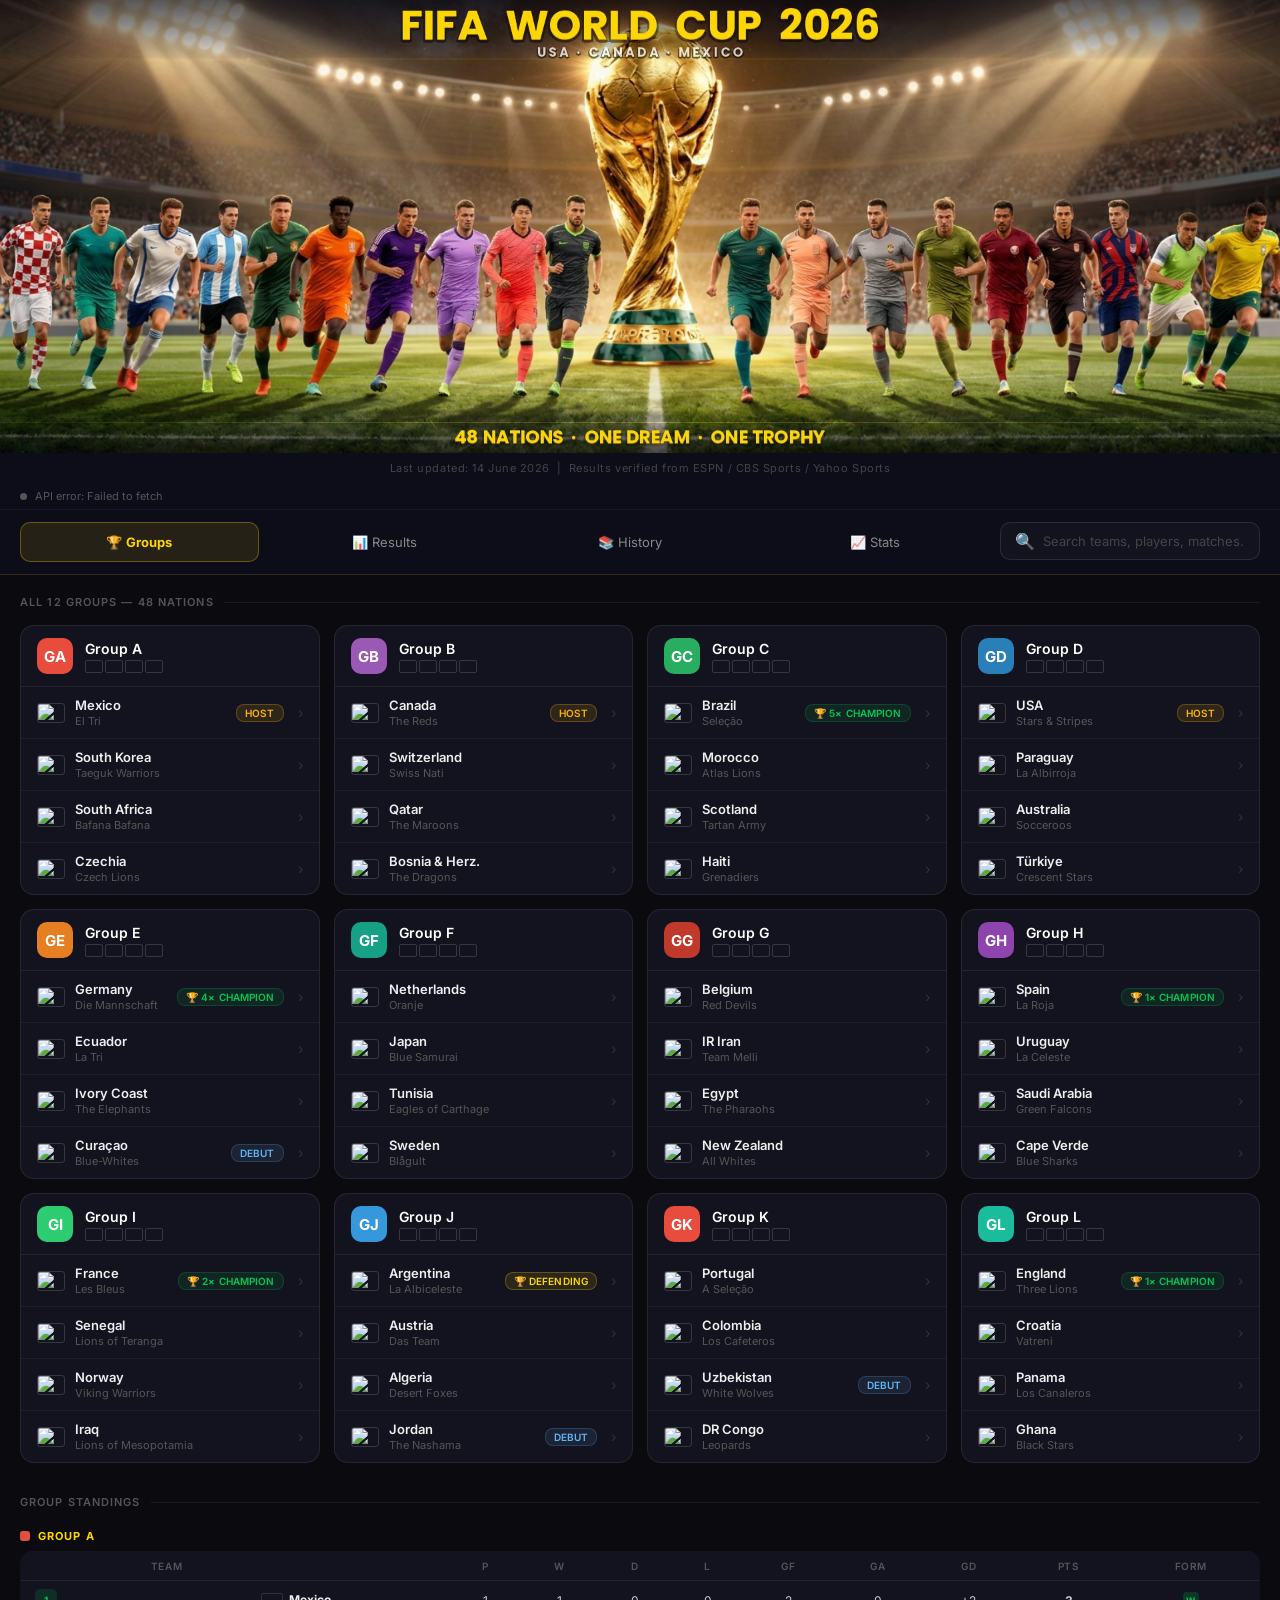
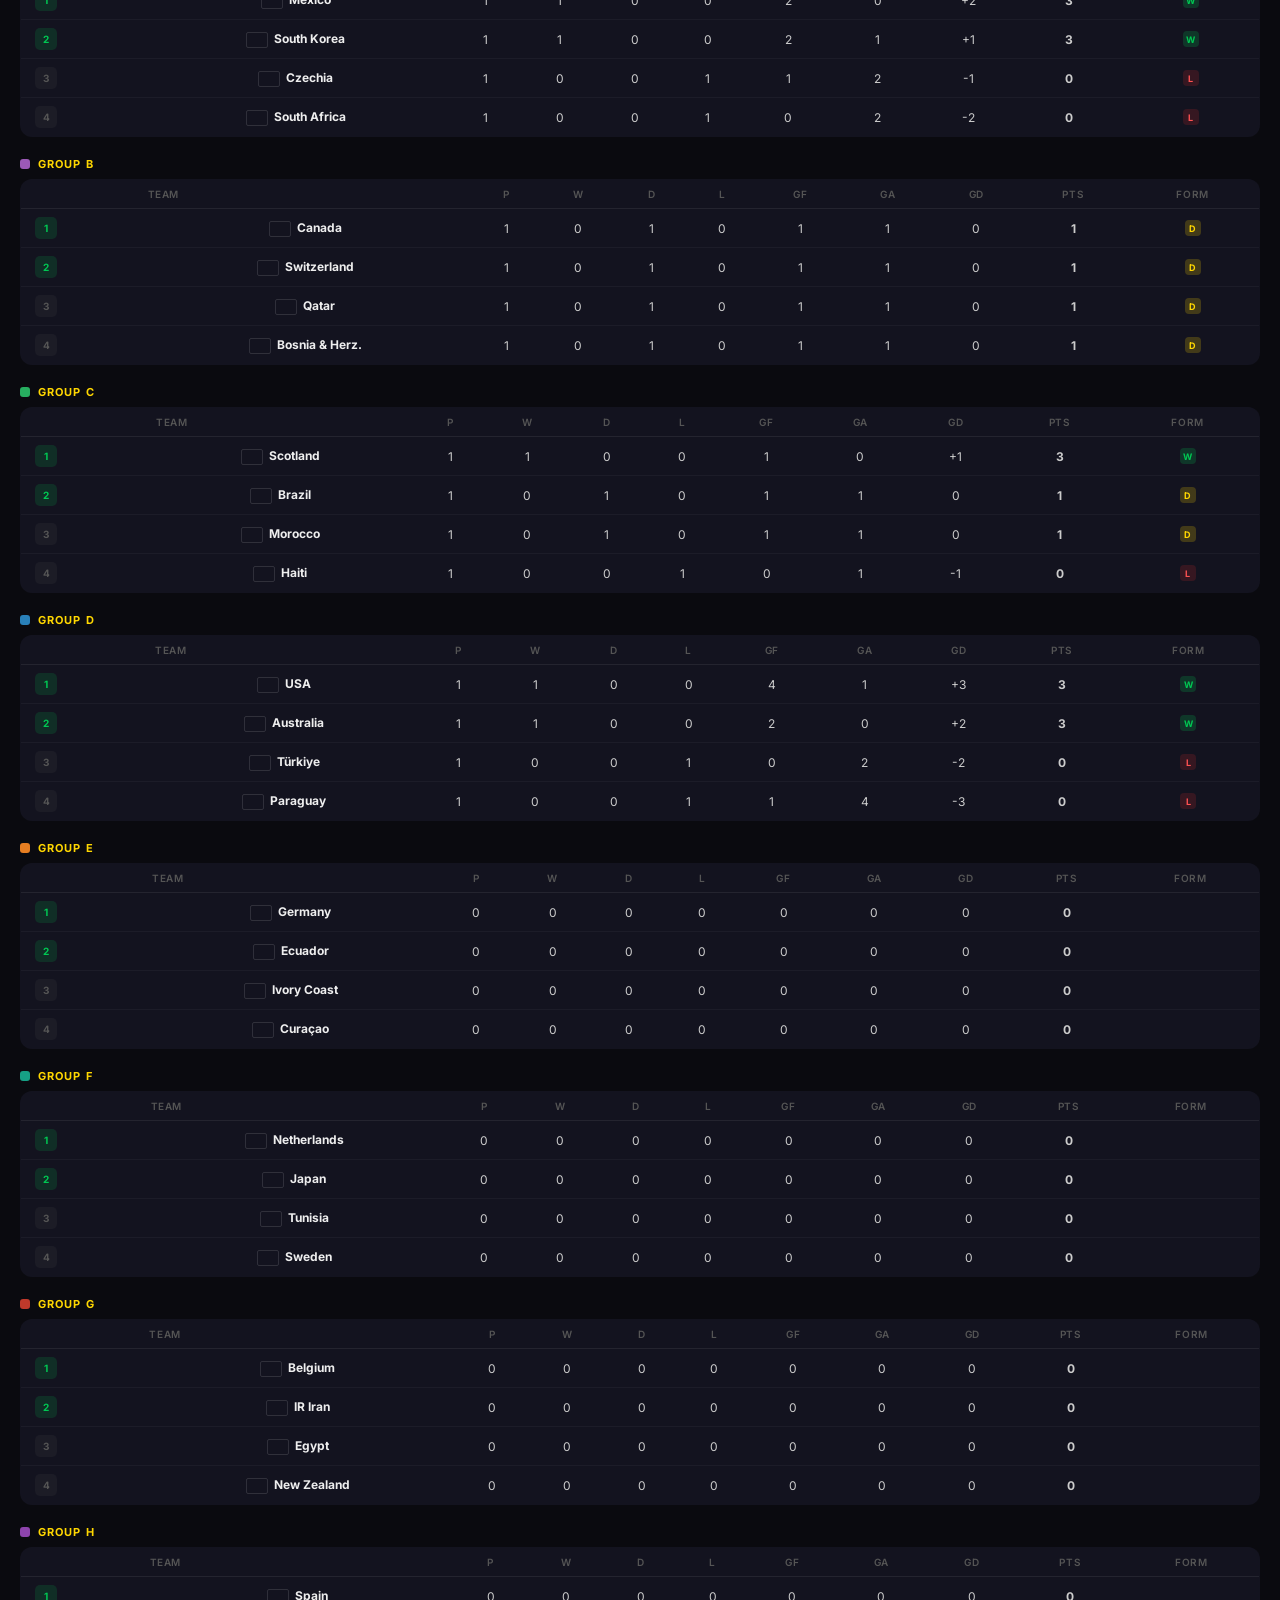
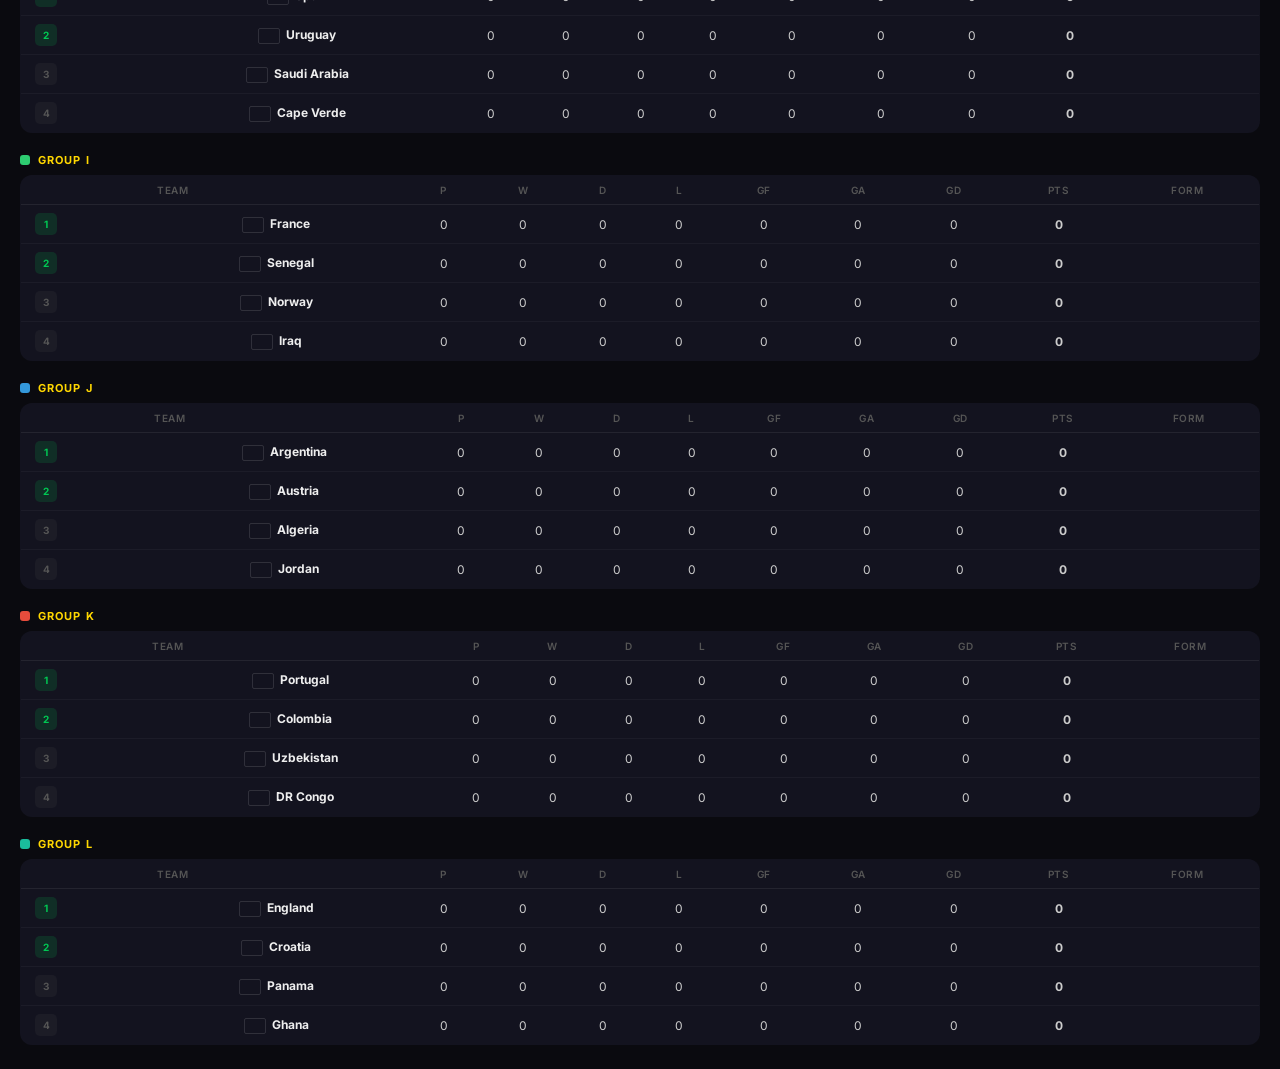
==== commit 64758776: "Add files via upload" ====
--- a/index.html
+++ b/index.html
@@ -778,18 +778,21 @@
     buildStatsPage();
     buildMatches();
   } catch(e) {
-    setApiStatus('offline', 'API error — showing cached data (' + e.message + ')');
+    console.error('Live data error:', e);
+    setApiStatus('offline', 'API error: ' + (e && e.message ? e.message : String(e)));
   }
 }
 
 function processLiveMatches(apiMatches) {
+  if(!apiMatches || !apiMatches.length) return;
   apiMatches.forEach(function(am) {
-    var status = am.status; // SCHEDULED, LIVE, IN_PLAY, PAUSED, FINISHED, POSTPONED
+    if(!am || !am.homeTeam || !am.awayTeam) return;
+    var status = am.status;
     var hs = am.score && am.score.fullTime ? am.score.fullTime.home : null;
     var as_ = am.score && am.score.fullTime ? am.score.fullTime.away : null;
-    var homeTeam = am.homeTeam ? am.homeTeam.shortName || am.homeTeam.name : '';
-    var awayTeam = am.awayTeam ? am.awayTeam.shortName || am.awayTeam.name : '';
-    // Find matching entry in MD by team names
+    var homeTeam = am.homeTeam.shortName || am.homeTeam.name || '';
+    var awayTeam = am.awayTeam.shortName || am.awayTeam.name || '';
+    if(!homeTeam || !awayTeam) return;
     var existing = MD.find(function(m) {
       return normalize(m.h) === normalize(homeTeam) && normalize(m.a) === normalize(awayTeam);
     });
@@ -824,7 +827,7 @@
   MD.sort(function(a,b){ return a.id - b.id; });
 }
 
-function normalize(s){ return (s||'').toLowerCase().replace(/[^a-z]/g,''); }
+function normalize(s){ if(!s) return ''; return String(s).toLowerCase().replace(/[^a-z]/g,''); }
 
 function teamCC(name) {
   var map = {
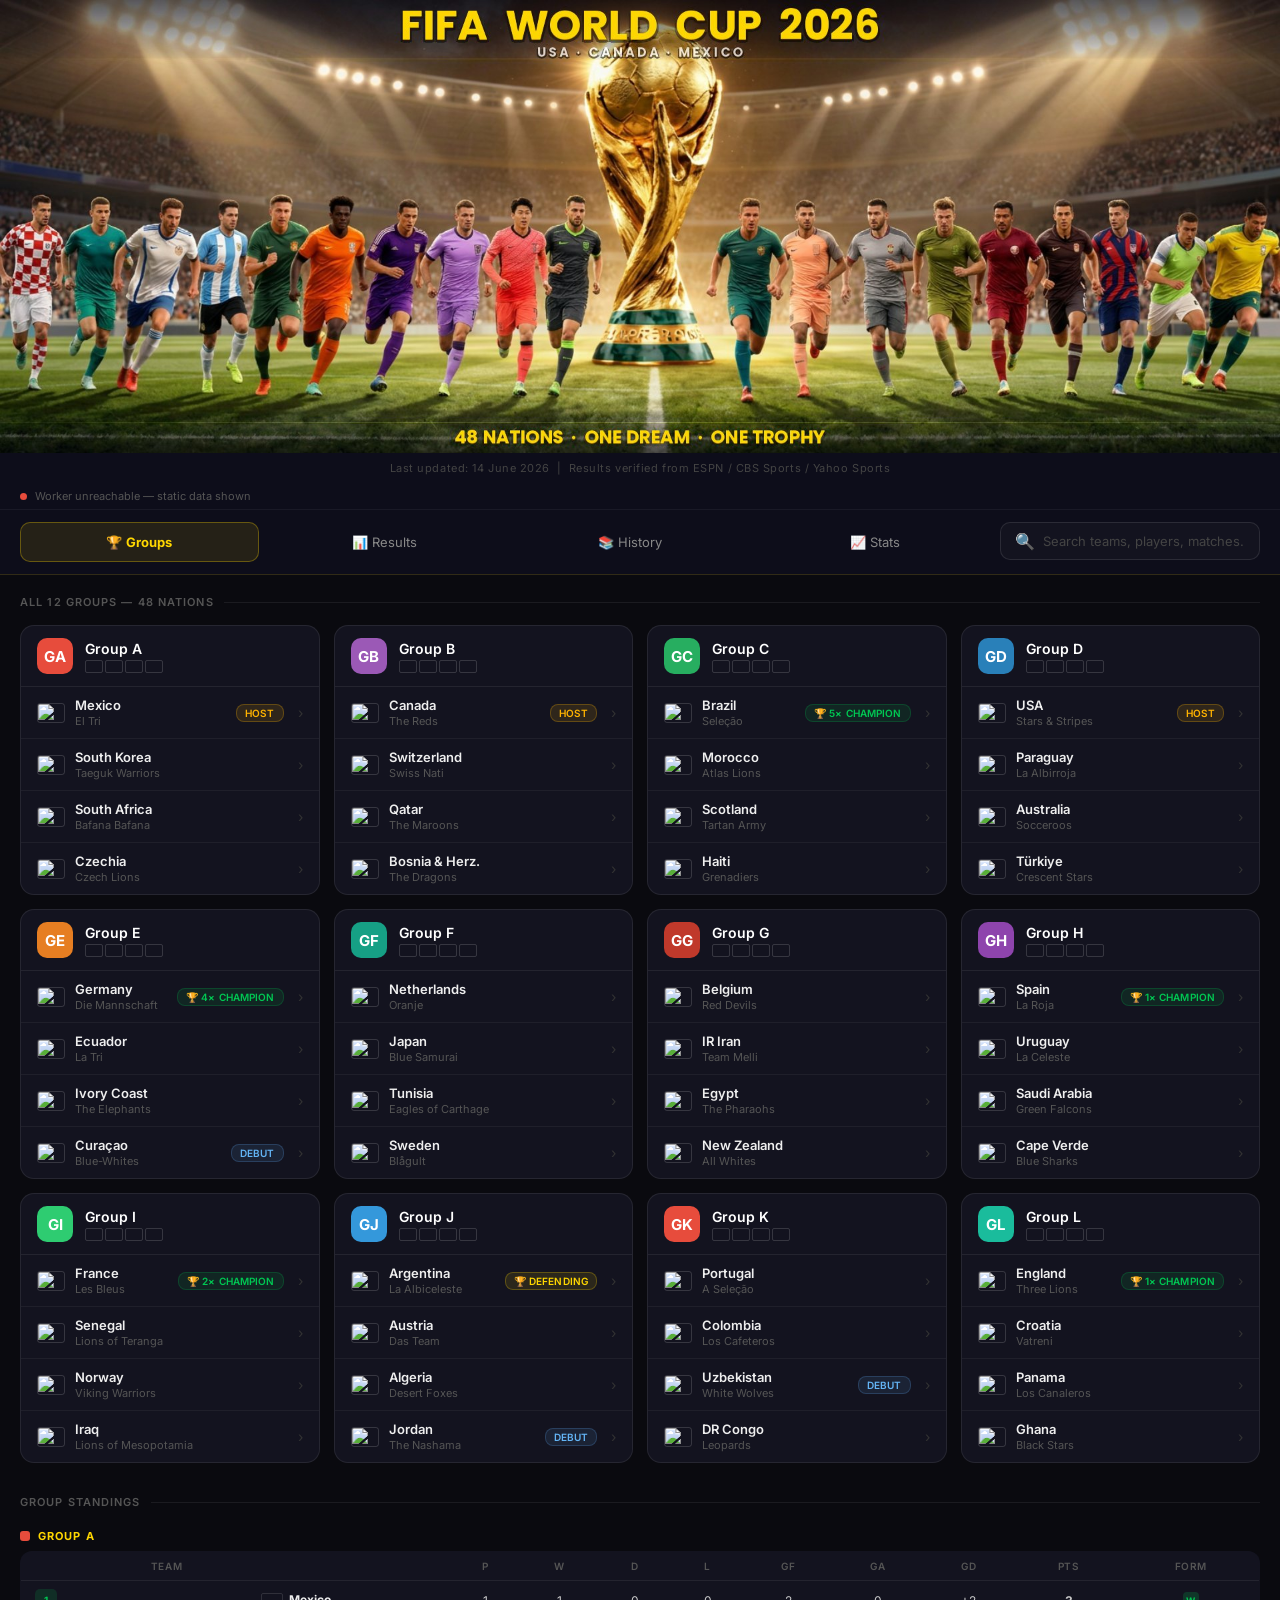
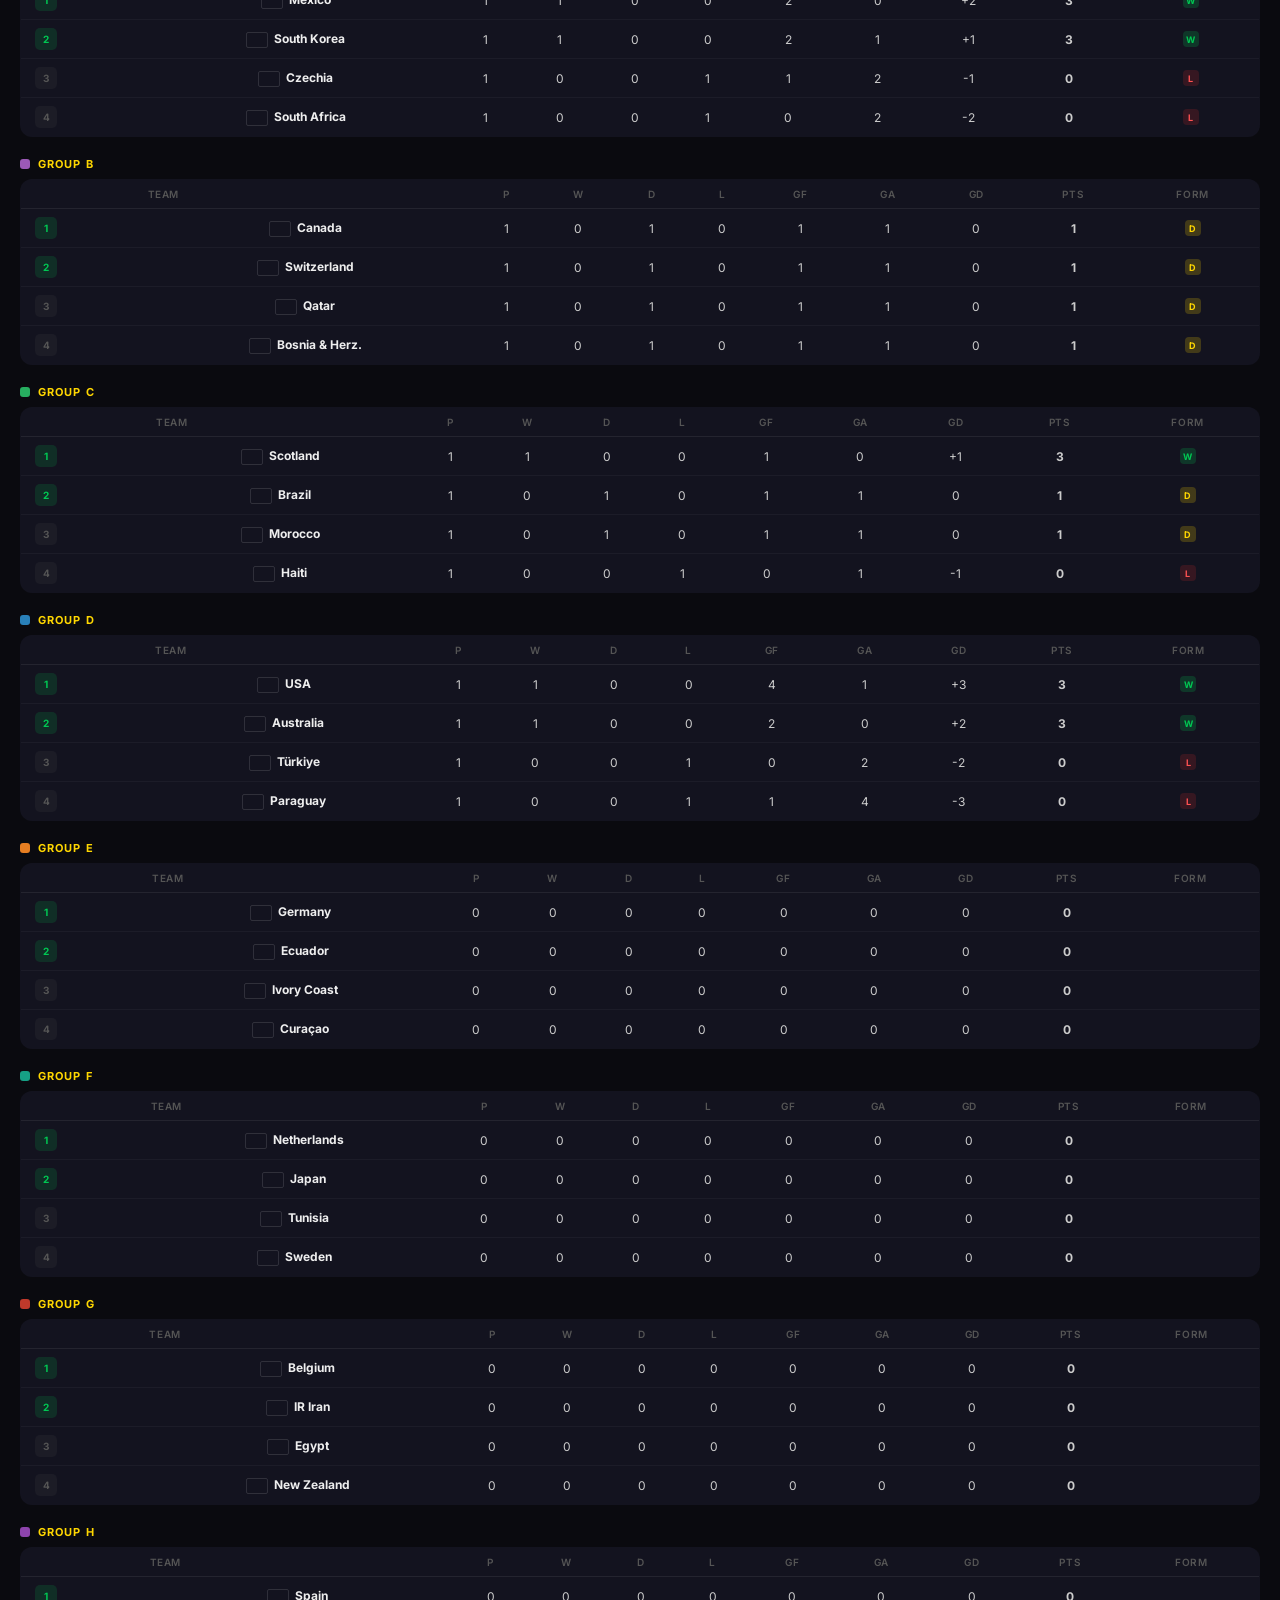
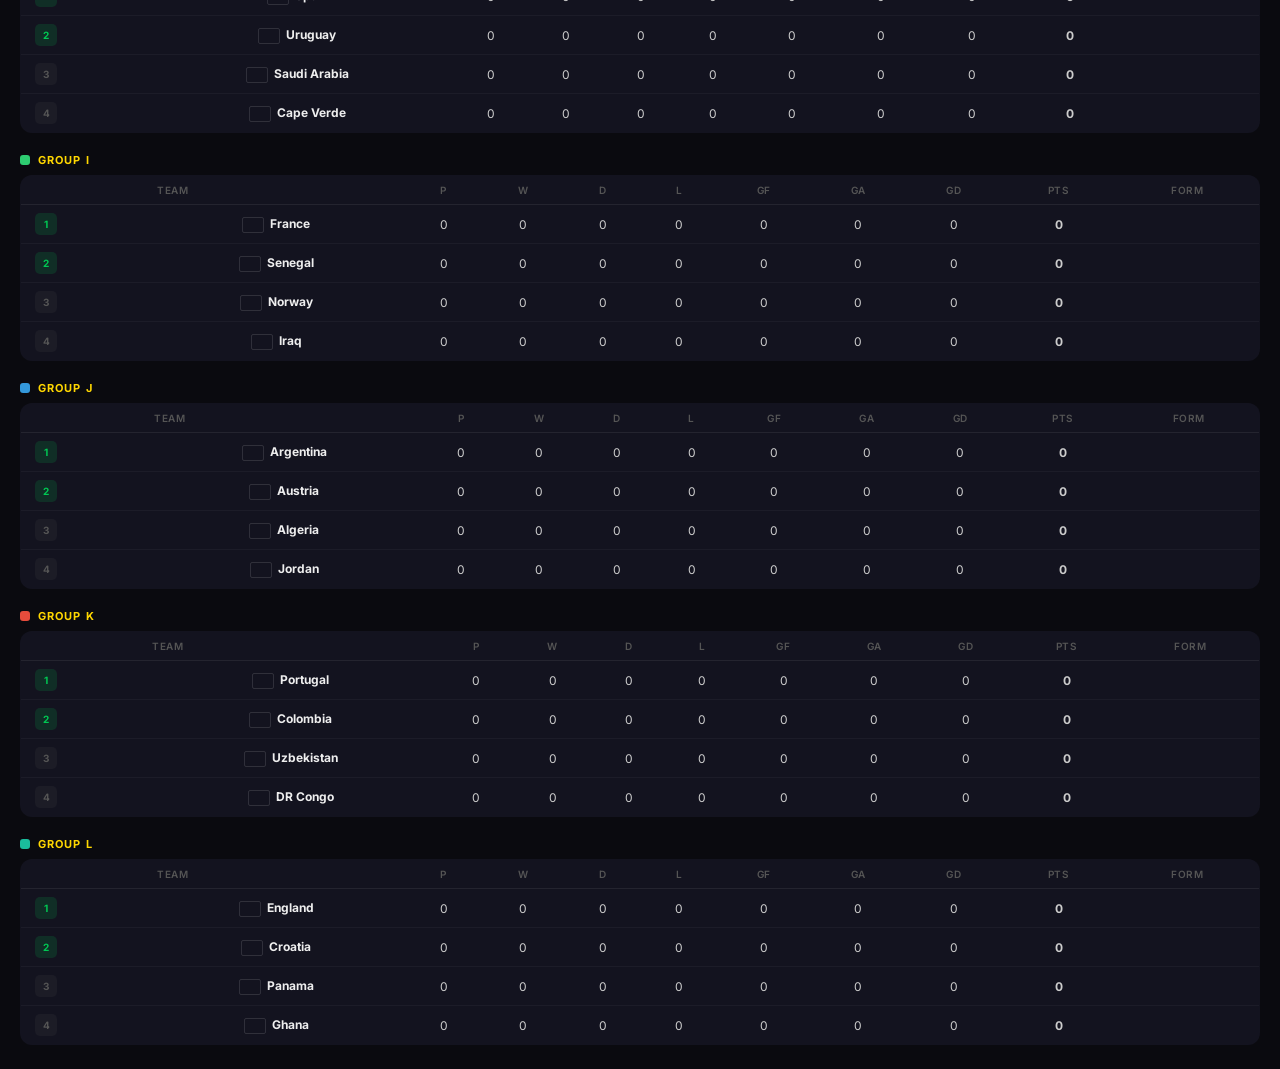
==== commit 85af9617: "Add files via upload" ====
--- a/index.html
+++ b/index.html
@@ -165,8 +165,9 @@
   background:#0d0d1a;border-bottom:1px solid rgba(255,255,255,0.05);font-size:11px;color:#555;}
 .api-status-dot{width:7px;height:7px;border-radius:50%;flex-shrink:0;}
 .dot-live{background:#00c853;animation:pulse 2s infinite;}
-.dot-offline{background:#555;}
+.dot-offline{background:#e74c3c;}
 .dot-loading{background:#ffd700;animation:pulse 1s infinite;}
+.dot-warn{background:#e67e22;}
 @keyframes pulse{0%,100%{opacity:1;}50%{opacity:0.3;}}
 .api-status-btn{margin-left:auto;font-size:11px;color:#444;cursor:pointer;
   background:none;border:none;font-family:inherit;}
@@ -763,23 +764,64 @@
   txt.textContent = msg;
 }
 
+// Call on load to show static data is ready even before live fetch
+function setStaticReady() {
+  if (!liveDataLoaded) setApiStatus('warn', 'Static data loaded — connecting live...');
+}
+
 async function fetchLiveData() {
-  setApiStatus('loading','Fetching live data...');
+  if (!PROXY_URL || PROXY_URL.includes('YOUR_WORKER')) {
+    setApiStatus('offline', 'Worker not configured — static data shown');
+    return;
+  }
+
+  setApiStatus('loading', 'Fetching live scores...');
   try {
-    var res = await fetch(PROXY_URL + '/competitions/WC/matches?season=2026');
-    if (!res.ok) throw new Error('HTTP ' + res.status);
-    var data = await res.json();
-    processLiveMatches(data.matches || []);
-    setApiStatus('live', 'Live data — updated ' + new Date().toLocaleTimeString());
+    var base = PROXY_URL.replace(/\/+$/, '');
+    var endpoint = base + '/?t=' + Date.now();
+    var controller = new AbortController();
+    var timer = setTimeout(function(){ controller.abort(); }, 12000);
+    var res = await fetch(endpoint, { method: 'GET', cache: 'no-store', signal: controller.signal });
+    clearTimeout(timer);
+
+    var text = await res.text();
+    var data;
+    try { data = JSON.parse(text); } catch(pe) {
+      throw new Error('Bad JSON from worker');
+    }
+
+    // Log which source the worker used (visible in browser console)
+    if (data.source) console.info('[WC2026] Data source:', data.source, data.log || '');
+
+    // No matches from any source — show static data gracefully
+    if (!data.matches || data.matches.length === 0) {
+      setApiStatus('offline', data.message ? data.message.slice(0,60) : 'No live data — static scores shown');
+      buildMatches();
+      return;
+    }
+
+    // Process the normalised matches array
+    processLiveMatches(data.matches);
     liveDataLoaded = true;
-    // Refresh standings & stats after live data loads
+
+    var src = data.source ? ' via ' + data.source : '';
+    setApiStatus('live', 'Live' + src + ' — ' + new Date().toLocaleTimeString());
     renderStandings('std-groups', null);
     renderStandings('std-results', null);
     buildStatsPage();
     buildMatches();
+
   } catch(e) {
-    console.error('Live data error:', e);
-    setApiStatus('offline', 'API error: ' + (e && e.message ? e.message : String(e)));
+    var msg = e && e.message ? e.message : String(e);
+    if (msg.includes('abort') || msg.includes('AbortError')) {
+      setApiStatus('offline', 'Timeout — static data shown');
+    } else if (msg.includes('Failed to fetch') || msg.includes('NetworkError')) {
+      setApiStatus('offline', 'Worker unreachable — static data shown');
+    } else {
+      setApiStatus('offline', msg.slice(0, 60));
+    }
+    console.warn('[WC2026] fetch failed:', msg);
+    buildMatches();
   }
 }
 
@@ -808,7 +850,7 @@
       var utcDate = am.utcDate ? new Date(am.utcDate) : null;
       var dateStr = utcDate ? utcDate.toLocaleDateString('en-GB',{month:'short',day:'numeric'}) : '';
       var timeStr = utcDate ? utcDate.toLocaleTimeString('en-US',{hour:'numeric',minute:'2-digit',hour12:true})+' ET' : '';
-      var grp = am.group ? am.group.replace('GROUP_','') : '?';
+      var grp = (am.group && typeof am.group === 'string') ? am.group.replace('GROUP_','') : '?';
       MD.push({
         id: 1000 + (MD.length),
         g: grp,
@@ -1012,7 +1054,7 @@
       : '<img src="'+flagUrl(r.hcc)+'" style="width:24px;height:17px;object-fit:cover;border-radius:3px;border:1px solid rgba(255,255,255,0.15)">';
     var action = '';
     if (r.type==='team')
-      action = 'showTab(\'history\',document.getElementById(\'nb-history\'));setTimeout(function(){pickN(\''+r.n.replace(/'/g,"\\'")+'\',"'+r.cc+'","'+r.grp+'");},80);';
+      action = 'showTab(\'history\',document.getElementById(\'nb-history\'));setTimeout(function(){pickN(\''+(r.n||'').replace(/'/g,"\\'")+'\',"'+r.cc+'","'+r.grp+'");},80);';
     else if (r.type==='match')
       action = 'showTab(\'results\',document.getElementById(\'nb-results\'));setTimeout(function(){toggleM('+r.id+');},80);';
     return '<div class="gsr-item" onclick="document.getElementById(\'gsearch\').value=\'\';document.getElementById(\'gsr\').classList.remove(\'show\');'+action+'">'
@@ -1026,9 +1068,13 @@
 
 // Auto-fetch live data on load
 window.addEventListener('load', function() {
-  fetchLiveData();
-  // Refresh every 60 seconds during live matches
-  setInterval(fetchLiveData, 60000);
+  // Show static data is ready immediately
+  setTimeout(setStaticReady, 500);
+  // Try live fetch after 2s, retry every 2 minutes
+  setTimeout(function() {
+    fetchLiveData();
+    setInterval(fetchLiveData, 120000);
+  }, 2000);
 });
 
 buildGroups();
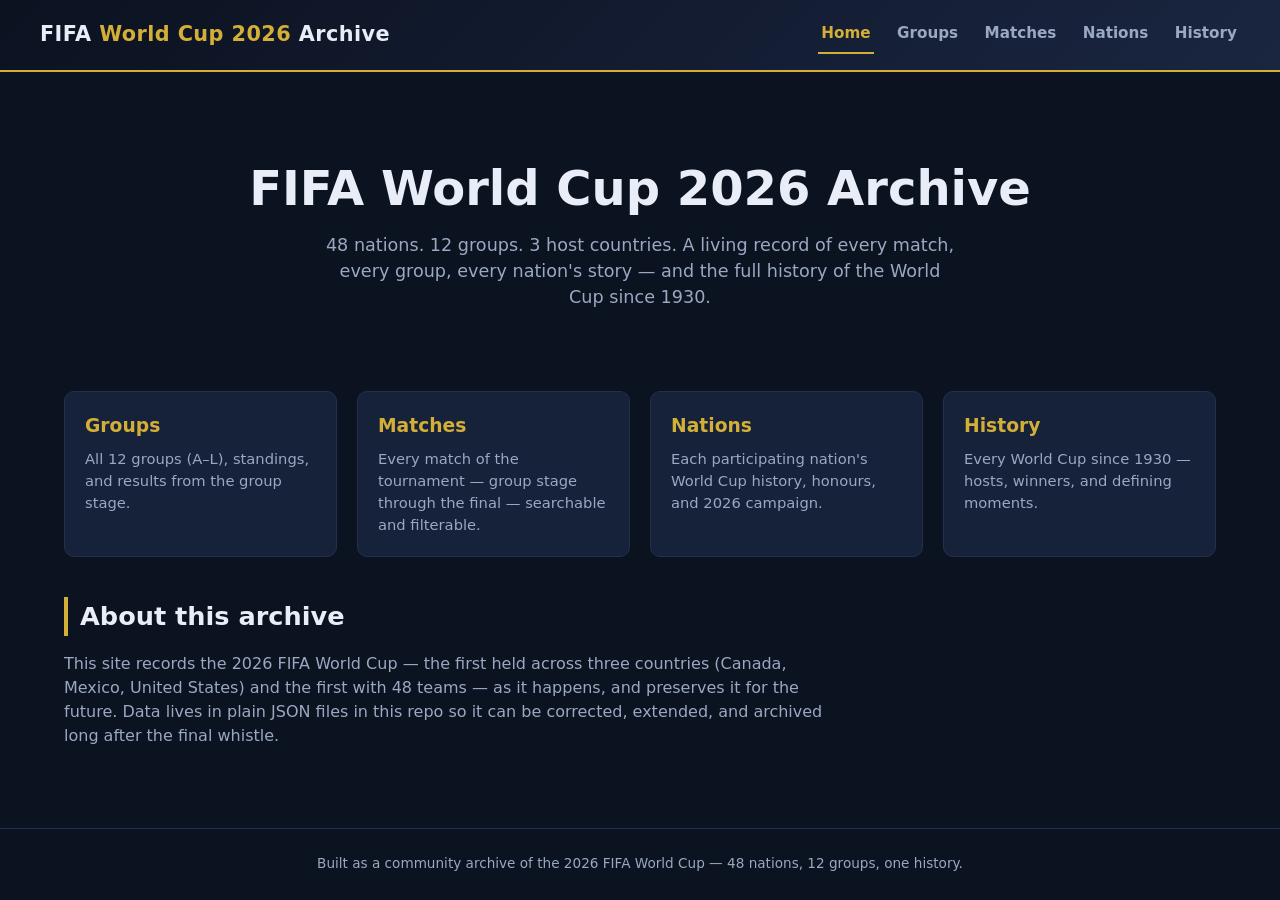
==== commit 7bada2bf: "Add files via upload" ====
--- a/index.html
+++ b/index.html
@@ -1,1088 +1,48 @@
 <!DOCTYPE html>
 <html lang="en">
 <head>
-<meta charset="UTF-8">
-<meta name="viewport" content="width=device-width, initial-scale=1.0">
-<link rel="preconnect" href="https://fonts.googleapis.com">
-<link href="https://fonts.googleapis.com/css2?family=Inter:wght@400;500;600;700;800;900&display=swap" rel="stylesheet">
-<title>FIFA World Cup 2026 — Archive</title>
-<style>
-*{box-sizing:border-box;margin:0;padding:0;}
-body{font-family:'Inter',-apple-system,BlinkMacSystemFont,'Segoe UI',Arial,sans-serif;background:#0a0a0f;color:#f0f0f0;min-height:100vh;}
-.banner-wrap{width:100%;overflow:hidden;position:relative;background:#000;}
-.banner-wrap img{width:100%;display:block;height:auto;}
-
-.last-updated{text-align:center;padding:8px;font-size:11px;color:#444;background:#0d0d1a;letter-spacing:0.05em;}
-.nav{display:flex;gap:6px;padding:12px 20px;background:#0d0d1a;border-bottom:1px solid rgba(255,215,0,0.15);position:sticky;top:0;z-index:99;}
-.nb{flex:1;padding:11px 8px;border:1px solid transparent;background:transparent;border-radius:10px;cursor:pointer;font-size:13px;color:#888;font-family:inherit;transition:all 0.2s;}
-.nb.on{background:rgba(255,215,0,0.1);color:#ffd700;border-color:rgba(255,215,0,0.3);font-weight:700;letter-spacing:0.01em;}
-.nb:hover:not(.on){background:rgba(255,255,255,0.05);color:#ccc;}
-.sec{display:none;padding:20px;max-width:1400px;margin:0 auto;}
-.sec.on{display:block;}
-.stitle{font-size:11px;font-weight:600;text-transform:uppercase;letter-spacing:0.1em;color:#555;margin:0 0 16px;display:flex;align-items:center;gap:10px;}
-.stitle::after{content:'';flex:1;height:1px;background:rgba(255,255,255,0.07);}
-/* GROUPS */
-.gg{display:grid;grid-template-columns:repeat(auto-fill,minmax(290px,1fr));gap:14px;}
-.gc{background:#13131f;border:1px solid rgba(255,255,255,0.08);border-radius:14px;overflow:hidden;transition:transform 0.2s,box-shadow 0.2s;}
-.gc:hover{transform:translateY(-2px);box-shadow:0 6px 24px rgba(0,0,0,0.5);}
-.gh{padding:12px 16px;display:flex;align-items:center;gap:12px;border-bottom:1px solid rgba(255,255,255,0.07);}
-.gbadge{width:36px;height:36px;border-radius:10px;display:flex;align-items:center;justify-content:center;font-weight:700;font-size:15px;color:#fff;flex-shrink:0;}
-.gtitle{font-size:14px;font-weight:600;color:#fff;}
-.gflags{font-size:11px;color:#555;margin-top:2px;}
-.tr{display:flex;align-items:center;gap:10px;padding:10px 16px;border-bottom:1px solid rgba(255,255,255,0.05);cursor:pointer;transition:background 0.15s;}
-.tr:last-child{border-bottom:none;}
-.tr:hover{background:rgba(255,215,0,0.05);}
-.tflag{width:28px;height:20px;object-fit:cover;border-radius:3px;flex-shrink:0;border:1px solid rgba(255,255,255,0.15);}
-.ti{flex:1;min-width:0;}
-.tn{font-size:13px;font-weight:600;color:#eee;}
-.tk{font-size:11px;color:#555;margin-top:1px;}
-.ttag{font-size:10px;padding:2px 8px;border-radius:8px;font-weight:600;flex-shrink:0;white-space:nowrap;letter-spacing:0.01em;}
-.t-host{background:rgba(255,180,0,0.12);color:#ffb300;border:1px solid rgba(255,180,0,0.25);}
-.t-champ{background:rgba(0,200,80,0.1);color:#00c853;border:1px solid rgba(0,200,80,0.2);}
-.t-debut{background:rgba(100,180,255,0.1);color:#64b5f6;border:1px solid rgba(100,180,255,0.2);}
-.t-def{background:rgba(255,215,0,0.1);color:#ffd700;border:1px solid rgba(255,215,0,0.25);}
-.chev{color:#333;font-size:14px;margin-left:4px;}
-.tlv.hid{display:none;}
-.tdv{display:none;}
-.tdv.on{display:block;}
-.bb{display:inline-flex;align-items:center;gap:8px;background:rgba(255,255,255,0.07);border:none;color:#aaa;padding:9px 16px;border-radius:9px;cursor:pointer;font-size:13px;font-family:inherit;margin-bottom:24px;transition:background 0.15s;}
-.bb:hover{background:rgba(255,255,255,0.12);color:#fff;}
-.dh{text-align:center;padding:28px 20px 24px;}
-.dflag{width:96px;height:68px;object-fit:cover;border-radius:10px;margin-bottom:14px;border:2px solid rgba(255,215,0,0.35);}
-.dname{font-size:28px;font-weight:700;color:#fff;margin-bottom:6px;}
-.dsub{font-size:13px;color:#888;}
-.abox{background:#13131f;border:1px solid rgba(255,215,0,0.18);border-radius:14px;overflow:hidden;max-width:760px;margin:0 auto;}
-.abh{padding:12px 18px;background:rgba(255,215,0,0.05);border-bottom:1px solid rgba(255,215,0,0.12);display:flex;align-items:center;gap:10px;}
-.adot{width:8px;height:8px;border-radius:50%;background:#ffd700;flex-shrink:0;}
-.abt{font-size:13px;font-weight:600;color:#ffd700;}
-.abb{padding:20px 18px;}
-.ao{font-size:14px;line-height:1.9;color:#ccc;white-space:pre-wrap;}
-/* RESULTS */
-.mw{display:grid;gap:10px;max-width:860px;margin:0 auto;}
-.data-note{background:rgba(255,215,0,0.05);border:1px solid rgba(255,215,0,0.15);border-radius:10px;padding:12px 16px;font-size:12px;color:#888;margin-bottom:16px;max-width:860px;margin-left:auto;margin-right:auto;}
-.data-note span{color:#ffd700;}
-.mc{background:#13131f;border:1px solid rgba(255,255,255,0.08);border-radius:13px;overflow:hidden;cursor:pointer;transition:all 0.2s;}
-.mc:hover{border-color:rgba(255,215,0,0.22);transform:translateY(-1px);}
-.mct{padding:8px 16px;background:rgba(255,255,255,0.02);border-bottom:1px solid rgba(255,255,255,0.05);display:flex;justify-content:space-between;align-items:center;}
-.mm{font-size:11px;color:#555;}
-.spill{font-size:10px;font-weight:700;padding:3px 10px;border-radius:8px;}
-.s-ft{background:rgba(0,200,80,0.1);color:#00c853;border:1px solid rgba(0,200,80,0.2);}
-.s-up{background:rgba(120,120,120,0.1);color:#777;border:1px solid rgba(120,120,120,0.18);}
-.mteams{display:flex;align-items:center;padding:14px 16px;gap:8px;}
-.mteam{flex:1;display:flex;align-items:center;gap:10px;}
-.mteam.r{flex-direction:row-reverse;}
-.mflag{width:36px;height:26px;object-fit:cover;border-radius:4px;border:1px solid rgba(255,255,255,0.15);}
-.mtn{font-size:14px;font-weight:600;color:#eee;}
-.mscore{font-size:26px;font-weight:700;color:#ffd700;min-width:72px;text-align:center;}
-.mvs{font-size:11px;color:#444;font-weight:400;}
-.mexp{display:none;border-top:1px solid rgba(255,255,255,0.06);padding:16px;background:rgba(255,215,0,0.02);}
-.mexp.on{display:block;}
-.sg{display:grid;grid-template-columns:repeat(3,1fr);gap:10px;margin-bottom:16px;}
-.sbox{background:#0d0d18;border:1px solid rgba(255,255,255,0.07);border-radius:10px;padding:12px;text-align:center;}
-.slbl{font-size:10px;color:#555;text-transform:uppercase;letter-spacing:0.05em;margin-bottom:5px;}
-.sval{font-size:13px;font-weight:600;color:#eee;}
-/* HISTORY */
-.csi{width:100%;padding:11px 16px;background:#13131f;border:1px solid rgba(255,255,255,0.1);border-radius:10px;font-size:14px;color:#eee;font-family:inherit;outline:none;transition:border-color 0.2s;margin-bottom:16px;}
-.csi:focus{border-color:rgba(255,215,0,0.4);}
-.ng{display:grid;grid-template-columns:repeat(auto-fill,minmax(108px,1fr));gap:8px;margin-bottom:22px;}
-.nc{background:#13131f;border:1px solid rgba(255,255,255,0.07);border-radius:12px;padding:12px 8px 10px;text-align:center;cursor:pointer;transition:all 0.22s;position:relative;overflow:hidden;}
-.nc::before{content:'';position:absolute;inset:0;background:linear-gradient(135deg,rgba(255,215,0,0.06),transparent);opacity:0;transition:opacity 0.2s;}
-.nc:hover::before{opacity:1;}
-.nc:hover{border-color:rgba(255,215,0,0.4);transform:translateY(-2px);box-shadow:0 6px 20px rgba(0,0,0,0.4);}
-.nc.sel{border:2px solid #ffd700;background:rgba(255,215,0,0.07);box-shadow:0 0 0 3px rgba(255,215,0,0.12);}
-.nflag{width:44px;height:30px;object-fit:cover;border-radius:5px;margin:0 auto 7px;display:block;border:1px solid rgba(255,255,255,0.18);box-shadow:0 2px 8px rgba(0,0,0,0.4);}
-.nn{font-size:10px;font-weight:600;color:#aaa;}
-/* HISTORY CARD */
-.hbox{background:#0f0f1a;border:1px solid rgba(255,215,0,0.18);border-radius:18px;overflow:hidden;display:none;animation:slideUp 0.3s ease;}
-.hbox.on{display:block;}
-@keyframes slideUp{from{opacity:0;transform:translateY(16px)}to{opacity:1;transform:translateY(0)}}
-/* Hero banner */
-.hhero{position:relative;height:160px;overflow:hidden;display:flex;align-items:flex-end;}
-.hhero-bg{position:absolute;inset:0;background-size:cover;background-position:center;filter:blur(0px) brightness(0.35);}
-.hhero-grad{position:absolute;inset:0;background:linear-gradient(to top,rgba(15,15,26,1) 0%,rgba(15,15,26,0.6) 50%,rgba(15,15,26,0.1) 100%);}
-.hhero-content{position:relative;z-index:2;padding:20px 28px;display:flex;align-items:center;gap:20px;width:100%;}
-.hhero-flag{width:80px;height:56px;object-fit:cover;border-radius:8px;border:2px solid rgba(255,215,0,0.5);box-shadow:0 4px 20px rgba(0,0,0,0.6),0 0 0 1px rgba(255,255,255,0.08);flex-shrink:0;}
-.hhero-text{}
-.hhero-name{font-size:30px;font-weight:800;color:#fff;letter-spacing:-0.02em;line-height:1;text-shadow:0 2px 12px rgba(0,0,0,0.8);}
-.hhero-sub{font-size:12px;color:rgba(255,215,0,0.7);margin-top:5px;font-weight:500;}
-.hhero-era{font-size:11px;color:rgba(255,255,255,0.35);margin-top:3px;}
-/* Stat strip */
-.hstrip{display:flex;gap:0;border-bottom:1px solid rgba(255,255,255,0.06);}
-.hstat{flex:1;padding:14px 18px;border-right:1px solid rgba(255,255,255,0.05);text-align:center;}
-.hstat:last-child{border-right:none;}
-.hstat-icon{font-size:16px;margin-bottom:4px;}
-.hstat-lbl{font-size:9px;font-weight:700;text-transform:uppercase;letter-spacing:0.12em;color:#444;margin-bottom:4px;}
-.hstat-val{font-size:12px;font-weight:600;color:#ddd;line-height:1.3;}
-/* Timeline */
-.htimeline{padding:24px 28px;border-bottom:1px solid rgba(255,255,255,0.05);}
-.hseclbl{font-size:10px;font-weight:700;text-transform:uppercase;letter-spacing:0.14em;color:#555;margin-bottom:18px;display:flex;align-items:center;gap:10px;}
-.hseclbl::after{content:'';flex:1;height:1px;background:rgba(255,255,255,0.06);}
-.htl-item{display:flex;gap:16px;margin-bottom:0;position:relative;}
-.htl-item:last-child .htl-line{display:none;}
-.htl-left{display:flex;flex-direction:column;align-items:center;flex-shrink:0;width:20px;}
-.htl-dot{width:10px;height:10px;border-radius:50%;background:#ffd700;flex-shrink:0;box-shadow:0 0 8px rgba(255,215,0,0.5);margin-top:3px;}
-.htl-line{width:2px;flex:1;background:linear-gradient(to bottom,rgba(255,215,0,0.3),rgba(255,215,0,0.05));min-height:24px;margin:4px 0;}
-.htl-text{font-size:13px;color:#c8c8c8;line-height:1.65;padding-bottom:18px;}
-/* Player card */
-.hplayer{margin:0;border-top:1px solid rgba(255,255,255,0.05);}
-.hplayer-hd{padding:12px 28px;background:linear-gradient(90deg,rgba(255,215,0,0.08),rgba(255,215,0,0.02));display:flex;align-items:center;gap:10px;border-bottom:1px solid rgba(255,215,0,0.1);}
-.hplayer-icon{font-size:16px;}
-.hplayer-lbl{font-size:11px;font-weight:700;color:#ffd700;text-transform:uppercase;letter-spacing:0.1em;}
-.hplayer-body{display:grid;grid-template-columns:200px 1fr;min-height:220px;}
-.hplayer-photo{position:relative;overflow:hidden;background:#0d0d18;}
-.hplayer-photo img{width:100%;height:100%;object-fit:cover;object-position:top center;display:block;transition:transform 0.4s ease;}
-.hplayer-photo:hover img{transform:scale(1.04);}
-.hplayer-photo-fallback{width:100%;height:100%;display:flex;align-items:center;justify-content:center;font-size:64px;background:linear-gradient(135deg,#1a1a2e,#0d0d18);}
-.hplayer-info{padding:22px 24px;background:#0f0f1a;}
-.hplayer-name{font-size:20px;font-weight:800;color:#fff;margin-bottom:3px;line-height:1.1;}
-.hplayer-pos{font-size:11px;color:#ffd700;font-weight:600;margin-bottom:14px;text-transform:uppercase;letter-spacing:0.08em;}
-.hplayer-grid{display:grid;grid-template-columns:1fr 1fr;gap:10px;margin-bottom:14px;}
-.hpf{display:flex;flex-direction:column;gap:2px;}
-.hpf-lbl{font-size:9px;font-weight:700;text-transform:uppercase;letter-spacing:0.1em;color:#3a3a5a;}
-.hpf-val{font-size:11px;color:#b0b0c8;line-height:1.4;}
-.hplayer-bio{font-size:12.5px;color:#8a8aaa;line-height:1.75;border-top:1px solid rgba(255,255,255,0.06);padding-top:12px;}
-@media(max-width:600px){
-  .hplayer-body{grid-template-columns:1fr;}
-  .hplayer-photo{height:220px;}
-  .hhero{height:140px;}
-  .hhero-name{font-size:22px;}
-  .hstrip{flex-wrap:wrap;}
-  .hstat{min-width:50%;}
-}
-
-/* LIVE PULSE */
-.live-pill{display:inline-flex;align-items:center;gap:5px;font-size:10px;font-weight:700;
-  padding:3px 10px;border-radius:8px;background:rgba(255,50,50,0.15);color:#ff4444;
-  border:1px solid rgba(255,50,50,0.3);}
-.live-ring{width:8px;height:8px;border-radius:50%;background:#ff4444;
-  animation:liveRing 1.2s ease-in-out infinite;}
-@keyframes liveRing{0%,100%{transform:scale(1);opacity:1;}50%{transform:scale(1.5);opacity:0.4;}}
-
-/* Live data via Cloudflare Worker proxy */
-
-/* API STATUS BAR */
-.api-status{display:flex;align-items:center;gap:8px;padding:6px 20px;
-  background:#0d0d1a;border-bottom:1px solid rgba(255,255,255,0.05);font-size:11px;color:#555;}
-.api-status-dot{width:7px;height:7px;border-radius:50%;flex-shrink:0;}
-.dot-live{background:#00c853;animation:pulse 2s infinite;}
-.dot-offline{background:#e74c3c;}
-.dot-loading{background:#ffd700;animation:pulse 1s infinite;}
-.dot-warn{background:#e67e22;}
-@keyframes pulse{0%,100%{opacity:1;}50%{opacity:0.3;}}
-.api-status-btn{margin-left:auto;font-size:11px;color:#444;cursor:pointer;
-  background:none;border:none;font-family:inherit;}
-.api-status-btn:hover{color:#888;}
-
-/* STANDINGS */
-.standings-wrap{margin-top:24px;}
-.std-group-title{font-size:11px;font-weight:700;text-transform:uppercase;letter-spacing:0.1em;
-  color:#ffd700;margin:20px 0 8px;display:flex;align-items:center;gap:8px;}
-.std-group-title::before{content:'';display:inline-block;width:10px;height:10px;
-  border-radius:3px;background:var(--gc);}
-.std-table{width:100%;border-collapse:collapse;margin-bottom:4px;background:#13131f;
-  border-radius:12px;overflow:hidden;border:1px solid rgba(255,255,255,0.07);}
-.std-table th{padding:8px 10px;font-size:10px;font-weight:600;color:#555;text-transform:uppercase;
-  letter-spacing:0.06em;border-bottom:1px solid rgba(255,255,255,0.07);text-align:center;}
-.std-table th:first-child,.std-table td:first-child{text-align:left;padding-left:14px;}
-.std-table td{padding:8px 10px;font-size:12px;color:#ccc;text-align:center;
-  border-bottom:1px solid rgba(255,255,255,0.04);}
-.std-table tr:last-child td{border-bottom:none;}
-.std-table td:nth-child(2){font-weight:600;color:#eee;}
-.std-pos{width:22px;height:22px;border-radius:5px;display:inline-flex;align-items:center;
-  justify-content:center;font-size:10px;font-weight:700;}
-.std-q{background:rgba(0,200,80,0.15);color:#00c853;}
-.std-x{background:rgba(80,80,80,0.15);color:#555;}
-.std-flag{width:22px;height:16px;object-fit:cover;border-radius:2px;
-  border:1px solid rgba(255,255,255,0.12);vertical-align:middle;margin-right:6px;}
-.std-pts{font-weight:700;color:#ffd700;font-size:13px;}
-.std-form{display:flex;gap:3px;justify-content:center;}
-.std-form span{width:16px;height:16px;border-radius:4px;font-size:9px;font-weight:700;
-  display:flex;align-items:center;justify-content:center;}
-.std-w{background:rgba(0,200,80,0.2);color:#00c853;}
-.std-d{background:rgba(255,215,0,0.2);color:#ffd700;}
-.std-l{background:rgba(255,50,50,0.15);color:#ff5252;}
-
-/* TOP SCORERS */
-.scorer-row{display:flex;align-items:center;gap:12px;padding:10px 14px;
-  background:#13131f;border:1px solid rgba(255,255,255,0.07);border-radius:10px;
-  margin-bottom:6px;transition:background 0.15s;}
-.scorer-row:hover{background:#1a1a2e;}
-.scorer-rank{width:24px;font-size:12px;font-weight:700;color:#555;text-align:center;flex-shrink:0;}
-.scorer-rank.gold{color:#ffd700;}
-.scorer-flag{width:26px;height:19px;object-fit:cover;border-radius:3px;
-  border:1px solid rgba(255,255,255,0.15);flex-shrink:0;}
-.scorer-name{flex:1;font-size:13px;font-weight:600;color:#eee;}
-.scorer-country{font-size:11px;color:#555;margin-top:1px;}
-.scorer-goals{font-size:18px;font-weight:700;color:#ffd700;flex-shrink:0;}
-
-/* STATS PAGE */
-.stats-grid{display:grid;grid-template-columns:repeat(auto-fill,minmax(180px,1fr));
-  gap:12px;margin-bottom:24px;}
-.stat-card{background:#13131f;border:1px solid rgba(255,255,255,0.08);border-radius:14px;
-  padding:20px;text-align:center;}
-.stat-num{font-size:36px;font-weight:800;color:#ffd700;line-height:1;}
-.stat-label{font-size:11px;color:#666;margin-top:6px;text-transform:uppercase;letter-spacing:0.08em;}
-
-/* GLOBAL SEARCH */
-.gsearch-wrap{position:relative;flex:1;}
-.gsearch-box{display:flex;align-items:center;gap:8px;background:#13131f;
-  border:1px solid rgba(255,255,255,0.1);border-radius:10px;padding:8px 14px;
-  transition:border-color 0.2s;}
-.gsearch-box:focus-within{border-color:rgba(255,215,0,0.35);}
-.gsearch-box input{flex:1;background:transparent;border:none;outline:none;
-  font-size:13px;color:#eee;font-family:inherit;}
-.gsearch-box input::placeholder{color:#444;}
-.gsearch-results{position:absolute;top:calc(100% + 4px);left:0;right:0;
-  background:#13131f;border:1px solid rgba(255,215,0,0.2);border-radius:12px;
-  z-index:500;max-height:280px;overflow-y:auto;display:none;box-shadow:0 8px 32px rgba(0,0,0,0.5);}
-.gsearch-results.show{display:block;}
-.gsr-item{display:flex;align-items:center;gap:10px;padding:10px 14px;cursor:pointer;
-  border-bottom:1px solid rgba(255,255,255,0.05);transition:background 0.12s;}
-.gsr-item:last-child{border-bottom:none;}
-.gsr-item:hover{background:rgba(255,215,0,0.05);}
-
-/* BANNER FULL HEIGHT */
-.banner-wrap img{width:100%;display:block;height:auto;max-height:none !important;}
-
-</style>
+  <meta charset="UTF-8" />
+  <meta name="viewport" content="width=device-width, initial-scale=1.0" />
+  <title>FIFA World Cup 2026 Archive</title>
+  <link rel="stylesheet" href="css/style.css" />
 </head>
 <body>
+  <script src="js/nav.js"></script>
+  <script>renderHeader("Home", "")</script>
 
-<div class="banner-wrap">
-  <img src="[data-uri]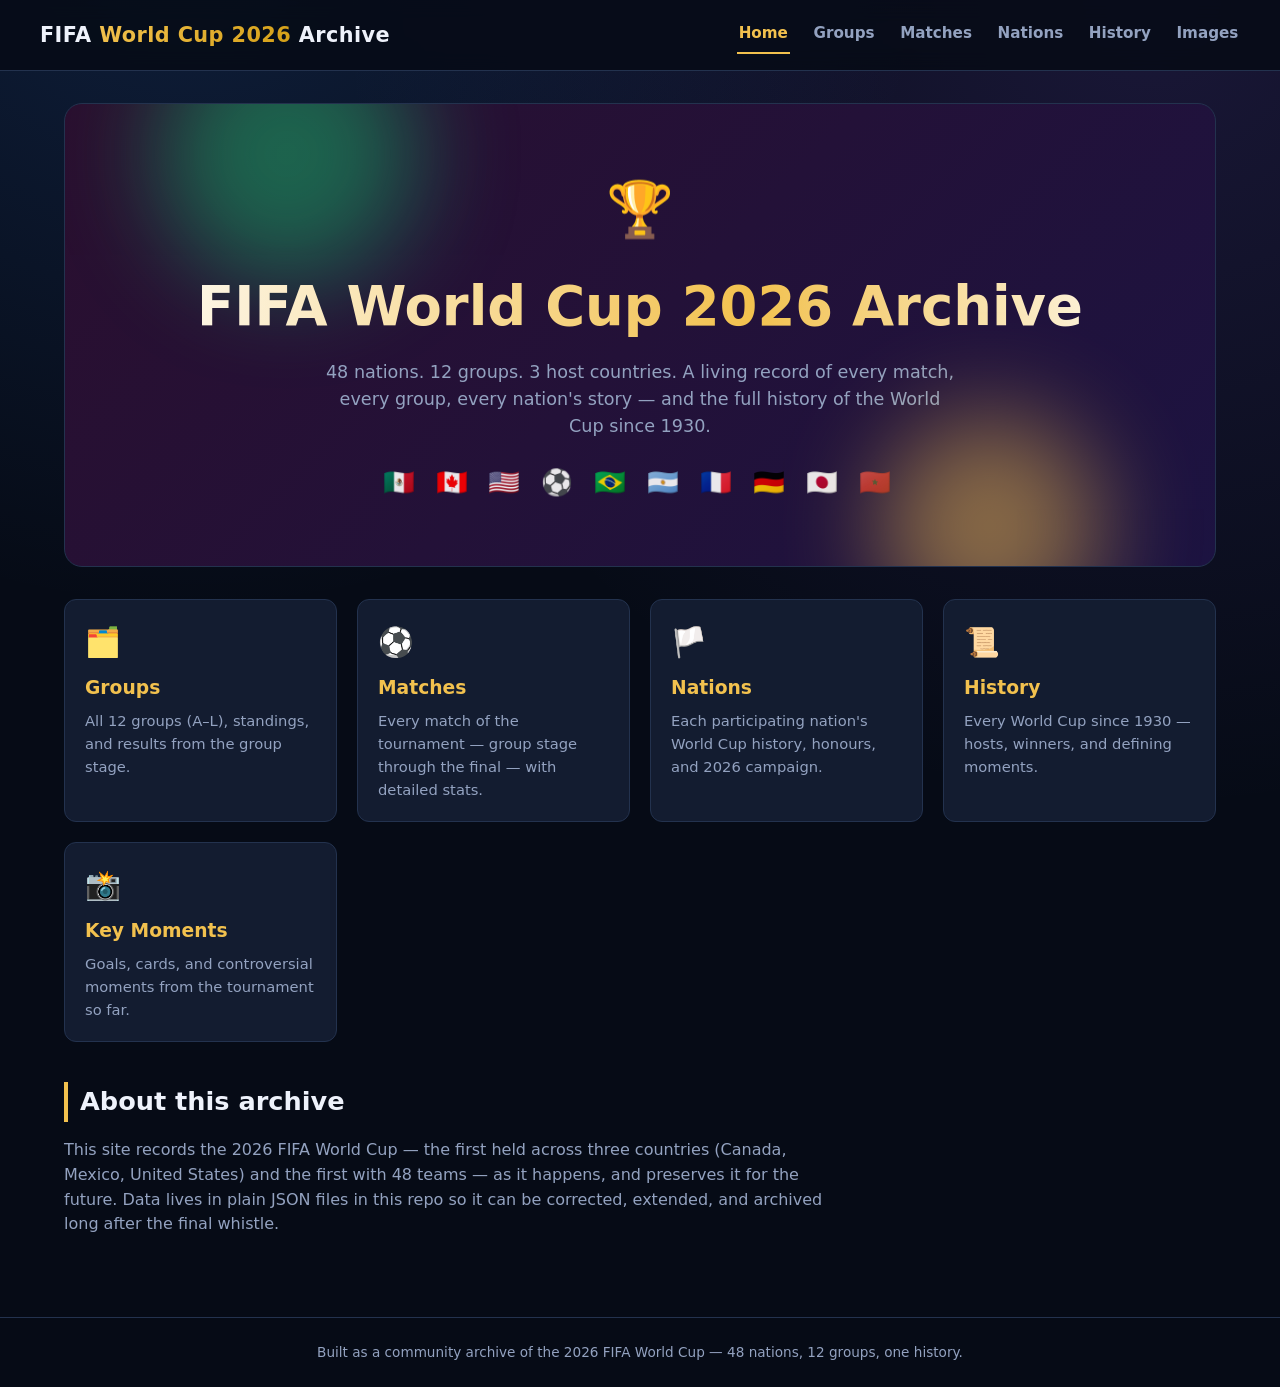
==== commit 324aae22: "Add files via upload" ====
--- a/index.html
+++ b/index.html
@@ -11,27 +11,38 @@
   <script>renderHeader("Home", "")</script>
 
   <main>
-    <section class="hero">
+    <section class="hero-banner fade-in">
+      <div class="hero-icon">🏆</div>
       <h1>FIFA World Cup 2026 Archive</h1>
       <p>48 nations. 12 groups. 3 host countries. A living record of every match, every group, every nation's story — and the full history of the World Cup since 1930.</p>
+      <div class="hero-flags">🇲🇽 🇨🇦 🇺🇸 ⚽ 🇧🇷 🇦🇷 🇫🇷 🇩🇪 🇯🇵 🇲🇦</div>
     </section>
 
     <div class="card-grid">
-      <a class="card" href="pages/groups.html">
+      <a class="card fade-in d1" href="pages/groups.html">
+        <span class="card-icon">🗂️</span>
         <h3>Groups</h3>
         <p>All 12 groups (A–L), standings, and results from the group stage.</p>
       </a>
-      <a class="card" href="pages/matches.html">
+      <a class="card fade-in d2" href="pages/matches.html">
+        <span class="card-icon">⚽</span>
         <h3>Matches</h3>
-        <p>Every match of the tournament — group stage through the final — searchable and filterable.</p>
+        <p>Every match of the tournament — group stage through the final — with detailed stats.</p>
       </a>
-      <a class="card" href="pages/nations.html">
+      <a class="card fade-in d3" href="pages/nations.html">
+        <span class="card-icon">🏳️</span>
         <h3>Nations</h3>
         <p>Each participating nation's World Cup history, honours, and 2026 campaign.</p>
       </a>
-      <a class="card" href="pages/history.html">
+      <a class="card fade-in d4" href="pages/history.html">
+        <span class="card-icon">📜</span>
         <h3>History</h3>
         <p>Every World Cup since 1930 — hosts, winners, and defining moments.</p>
+      </a>
+      <a class="card fade-in d4" href="pages/images.html">
+        <span class="card-icon">📸</span>
+        <h3>Key Moments</h3>
+        <p>Goals, cards, and controversial moments from the tournament so far.</p>
       </a>
     </div>
 
--- a/css/style.css
+++ b/css/style.css
@@ -1,15 +1,20 @@
 :root {
-  --bg: #0b1220;
-  --bg-alt: #121a2b;
-  --card: #16213a;
-  --border: #22304d;
-  --text: #e8edf7;
-  --text-dim: #9aa8c2;
-  --gold: #d4af37;
-  --green: #0f9d58;
-  --red: #e34a4a;
-  --blue: #2a6df5;
-  --radius: 10px;
+  --bg: #060b16;
+  --bg-alt: #0d1526;
+  --card: #131c30;
+  --card-hover: #182338;
+  --border: #23324e;
+  --text: #eef2fb;
+  --text-dim: #93a2c0;
+  --gold: #f2c14e;
+  --gold-deep: #d4a017;
+  --green: #12b76a;
+  --red: #f0453f;
+  --blue: #3b82f6;
+  --violet: #8b5cf6;
+  --radius: 12px;
+  --grad-primary: linear-gradient(120deg, #12b76a 0%, #3b82f6 50%, #8b5cf6 100%);
+  --grad-gold: linear-gradient(120deg, #f2c14e, #d4a017);
 }
 
 * { box-sizing: border-box; }
@@ -17,16 +22,44 @@
 body {
   margin: 0;
   font-family: "Segoe UI", system-ui, -apple-system, sans-serif;
-  background: var(--bg);
+  background:
+    radial-gradient(circle at 15% -10%, rgba(59,130,246,0.18), transparent 40%),
+    radial-gradient(circle at 90% 0%, rgba(139,92,246,0.15), transparent 45%),
+    var(--bg);
   color: var(--text);
-  line-height: 1.5;
+  line-height: 1.55;
 }
 
 a { color: inherit; text-decoration: none; }
 
+/* ---------- animations ---------- */
+@keyframes fadeInUp {
+  from { opacity: 0; transform: translateY(14px); }
+  to { opacity: 1; transform: translateY(0); }
+}
+@keyframes floatY {
+  0%, 100% { transform: translateY(0); }
+  50% { transform: translateY(-10px); }
+}
+@keyframes shimmer {
+  0% { background-position: 0% 50%; }
+  100% { background-position: 200% 50%; }
+}
+@keyframes growBar {
+  from { width: 0; }
+}
+
+.fade-in { animation: fadeInUp 0.5s ease both; }
+.fade-in.d1 { animation-delay: 0.06s; }
+.fade-in.d2 { animation-delay: 0.12s; }
+.fade-in.d3 { animation-delay: 0.18s; }
+.fade-in.d4 { animation-delay: 0.24s; }
+
+/* ---------- header ---------- */
 header.site-header {
-  background: linear-gradient(135deg, #0b1220, #1a2540);
-  border-bottom: 2px solid var(--gold);
+  background: rgba(6,11,22,0.85);
+  backdrop-filter: blur(10px);
+  border-bottom: 1px solid var(--border);
   padding: 1rem 1.5rem;
   position: sticky;
   top: 0;
@@ -48,11 +81,16 @@
   font-weight: 800;
   letter-spacing: 0.02em;
 }
-.brand span { color: var(--gold); }
+.brand span {
+  background: var(--grad-gold);
+  -webkit-background-clip: text;
+  background-clip: text;
+  color: transparent;
+}
 
 nav.main-nav {
   display: flex;
-  gap: 1.25rem;
+  gap: 1.4rem;
   flex-wrap: wrap;
 }
 
@@ -60,7 +98,7 @@
   color: var(--text-dim);
   font-weight: 600;
   font-size: 0.95rem;
-  padding: 0.4rem 0.2rem;
+  padding: 0.4rem 0.1rem;
   border-bottom: 2px solid transparent;
   transition: color 0.15s, border-color 0.15s;
 }
@@ -77,23 +115,92 @@
   padding: 2rem 1.5rem 4rem;
 }
 
-.hero {
+/* ---------- hero banner ---------- */
+.hero-banner {
+  position: relative;
+  border-radius: 18px;
+  overflow: hidden;
+  padding: 4rem 1.5rem;
   text-align: center;
-  padding: 3rem 1rem;
-}
-
-.hero h1 {
-  font-size: clamp(1.8rem, 4vw, 3rem);
-  margin: 0 0 0.5rem;
-}
-
-.hero p {
+  background: linear-gradient(-45deg, #0d1e3f, #123a2e, #1c1341, #2a0f2f);
+  background-size: 300% 300%;
+  animation: shimmer 14s ease infinite;
+  border: 1px solid var(--border);
+}
+
+.hero-banner::before,
+.hero-banner::after {
+  content: "";
+  position: absolute;
+  border-radius: 50%;
+  filter: blur(50px);
+  opacity: 0.5;
+}
+.hero-banner::before {
+  width: 260px; height: 260px;
+  background: var(--green);
+  top: -80px; left: 8%;
+  animation: floatY 7s ease-in-out infinite;
+}
+.hero-banner::after {
+  width: 220px; height: 220px;
+  background: var(--gold);
+  bottom: -70px; right: 10%;
+  animation: floatY 9s ease-in-out infinite reverse;
+}
+
+.hero-banner .hero-icon {
+  font-size: 3.4rem;
+  margin-bottom: 0.75rem;
+  position: relative;
+  animation: floatY 4s ease-in-out infinite;
+}
+
+.hero-banner h1 {
+  position: relative;
+  font-size: clamp(2rem, 5vw, 3.4rem);
+  margin: 0 0 0.6rem;
+  background: linear-gradient(90deg, #fff, var(--gold) 60%, #fff);
+  -webkit-background-clip: text;
+  background-clip: text;
+  color: transparent;
+}
+
+.hero-banner p {
+  position: relative;
   color: var(--text-dim);
   font-size: 1.1rem;
   max-width: 640px;
   margin: 0 auto;
 }
 
+.hero-flags {
+  position: relative;
+  margin-top: 1.4rem;
+  font-size: 1.6rem;
+  letter-spacing: 0.4rem;
+  opacity: 0.9;
+}
+
+.hero {
+  text-align: center;
+  padding: 1.5rem 1rem 2.5rem;
+}
+
+.hero h1 {
+  font-size: clamp(1.8rem, 4vw, 2.6rem);
+  margin: 0 0 0.5rem;
+  color: var(--gold);
+}
+
+.hero p {
+  color: var(--text-dim);
+  font-size: 1.05rem;
+  max-width: 640px;
+  margin: 0 auto;
+}
+
+/* ---------- cards ---------- */
 .card-grid {
   display: grid;
   grid-template-columns: repeat(auto-fit, minmax(260px, 1fr));
@@ -106,12 +213,19 @@
   border: 1px solid var(--border);
   border-radius: var(--radius);
   padding: 1.25rem;
-  transition: transform 0.15s, border-color 0.15s;
+  transition: transform 0.18s, border-color 0.18s, background 0.18s;
 }
 
 .card:hover {
-  transform: translateY(-3px);
+  transform: translateY(-4px);
   border-color: var(--gold);
+  background: var(--card-hover);
+}
+
+.card .card-icon {
+  font-size: 1.8rem;
+  display: block;
+  margin-bottom: 0.5rem;
 }
 
 .card h3 {
@@ -134,6 +248,7 @@
   margin: 2.5rem 0 1rem;
 }
 
+/* ---------- tables ---------- */
 table {
   width: 100%;
   border-collapse: collapse;
@@ -158,6 +273,7 @@
 }
 
 tr:last-child td { border-bottom: none; }
+tr.advanced-row td:first-child { color: var(--green); font-weight: 700; }
 
 .group-block {
   background: var(--card);
@@ -165,6 +281,7 @@
   border-radius: var(--radius);
   padding: 1rem;
   margin-bottom: 1.5rem;
+  border-top: 3px solid var(--gold-deep);
 }
 
 .group-block h3 {
@@ -180,10 +297,10 @@
   font-weight: 700;
 }
 
-.badge.win { background: rgba(15,157,88,0.18); color: var(--green); }
-.badge.loss { background: rgba(227,74,74,0.18); color: var(--red); }
-.badge.draw { background: rgba(154,168,194,0.18); color: var(--text-dim); }
-.badge.upcoming { background: rgba(42,109,245,0.18); color: var(--blue); }
+.badge.win { background: rgba(18,183,106,0.18); color: var(--green); }
+.badge.loss { background: rgba(240,69,63,0.18); color: var(--red); }
+.badge.draw { background: rgba(147,162,192,0.18); color: var(--text-dim); }
+.badge.upcoming { background: rgba(59,130,246,0.18); color: var(--blue); }
 
 .filter-bar {
   display: flex;
@@ -201,12 +318,29 @@
   font-size: 0.9rem;
 }
 
+.filter-bar select:focus, .filter-bar input:focus {
+  outline: none;
+  border-color: var(--gold);
+}
+
+/* ---------- match cards ---------- */
 .match-card {
   background: var(--card);
   border: 1px solid var(--border);
+  border-left: 3px solid var(--blue);
   border-radius: var(--radius);
   padding: 1rem 1.25rem;
   margin-bottom: 0.8rem;
+  cursor: pointer;
+  transition: border-color 0.15s, background 0.15s;
+}
+
+.match-card:hover {
+  border-color: var(--gold);
+  background: var(--card-hover);
+}
+
+.match-card-top {
   display: flex;
   align-items: center;
   justify-content: space-between;
@@ -224,6 +358,55 @@
   font-size: 0.82rem;
 }
 
+.match-stats-panel {
+  margin-top: 0.9rem;
+  padding-top: 0.9rem;
+  border-top: 1px dashed var(--border);
+  display: none;
+}
+.match-stats-panel.open { display: block; }
+
+.stat-compare {
+  margin-bottom: 0.55rem;
+}
+.stat-compare .labels {
+  display: flex;
+  justify-content: space-between;
+  font-size: 0.78rem;
+  color: var(--text-dim);
+  margin-bottom: 0.2rem;
+}
+.stat-compare .bar-track {
+  display: flex;
+  height: 8px;
+  border-radius: 4px;
+  overflow: hidden;
+  background: var(--bg-alt);
+}
+.stat-compare .bar-home {
+  background: var(--grad-primary);
+  animation: growBar 0.6s ease;
+}
+.stat-compare .bar-away {
+  background: var(--gold-deep);
+  animation: growBar 0.6s ease;
+}
+.stat-compare .stat-name {
+  font-size: 0.72rem;
+  text-transform: uppercase;
+  letter-spacing: 0.03em;
+  color: var(--text-dim);
+  text-align: center;
+  margin-bottom: 0.15rem;
+}
+
+.no-stats-note {
+  color: var(--text-dim);
+  font-size: 0.82rem;
+  font-style: italic;
+}
+
+/* ---------- timeline (history) ---------- */
 .timeline {
   border-left: 3px solid var(--border);
   padding-left: 1.25rem;
@@ -232,21 +415,70 @@
 .timeline-item {
   margin-bottom: 1.75rem;
   position: relative;
+  background: var(--card);
+  border: 1px solid var(--border);
+  border-radius: var(--radius);
+  padding: 1rem 1.2rem;
 }
 
 .timeline-item::before {
   content: "";
   position: absolute;
-  left: -1.62rem;
-  top: 0.3rem;
-  width: 12px;
-  height: 12px;
+  left: -1.68rem;
+  top: 1.1rem;
+  width: 14px;
+  height: 14px;
   border-radius: 50%;
-  background: var(--gold);
+  background: var(--grad-gold);
+  box-shadow: 0 0 0 4px rgba(242,193,78,0.15);
 }
 
 .timeline-item h3 { margin: 0 0 0.25rem; color: var(--gold); }
 .timeline-item .meta { color: var(--text-dim); font-size: 0.85rem; margin-bottom: 0.4rem; }
+
+/* ---------- gallery (images page) ---------- */
+.gallery-grid {
+  display: grid;
+  grid-template-columns: repeat(auto-fit, minmax(280px, 1fr));
+  gap: 1.25rem;
+  margin-top: 1.5rem;
+}
+
+.gallery-card {
+  border-radius: var(--radius);
+  overflow: hidden;
+  border: 1px solid var(--border);
+  background: var(--card);
+  transition: transform 0.18s, border-color 0.18s;
+}
+.gallery-card:hover {
+  transform: translateY(-4px);
+  border-color: var(--gold);
+}
+
+.gallery-visual {
+  height: 170px;
+  display: flex;
+  align-items: center;
+  justify-content: center;
+  font-size: 3.4rem;
+}
+.gallery-visual.goal { background: linear-gradient(135deg, #0f5132, #12b76a); }
+.gallery-visual.card { background: linear-gradient(135deg, #7f1d1d, #f0453f); }
+.gallery-visual.controversy { background: linear-gradient(135deg, #4c1d95, #8b5cf6); }
+.gallery-visual.moment { background: linear-gradient(135deg, #1e3a8a, #3b82f6); }
+
+.gallery-body { padding: 1rem 1.1rem; }
+.gallery-body .tag {
+  display: inline-block;
+  font-size: 0.7rem;
+  text-transform: uppercase;
+  letter-spacing: 0.04em;
+  color: var(--gold);
+  margin-bottom: 0.35rem;
+}
+.gallery-body h3 { margin: 0 0 0.35rem; font-size: 1.05rem; }
+.gallery-body p { margin: 0; color: var(--text-dim); font-size: 0.88rem; }
 
 footer.site-footer {
   border-top: 1px solid var(--border);
@@ -268,5 +500,8 @@
 .trophy-count {
   font-size: 2rem;
   font-weight: 800;
-  color: var(--gold);
-}
+  background: var(--grad-gold);
+  -webkit-background-clip: text;
+  background-clip: text;
+  color: transparent;
+}
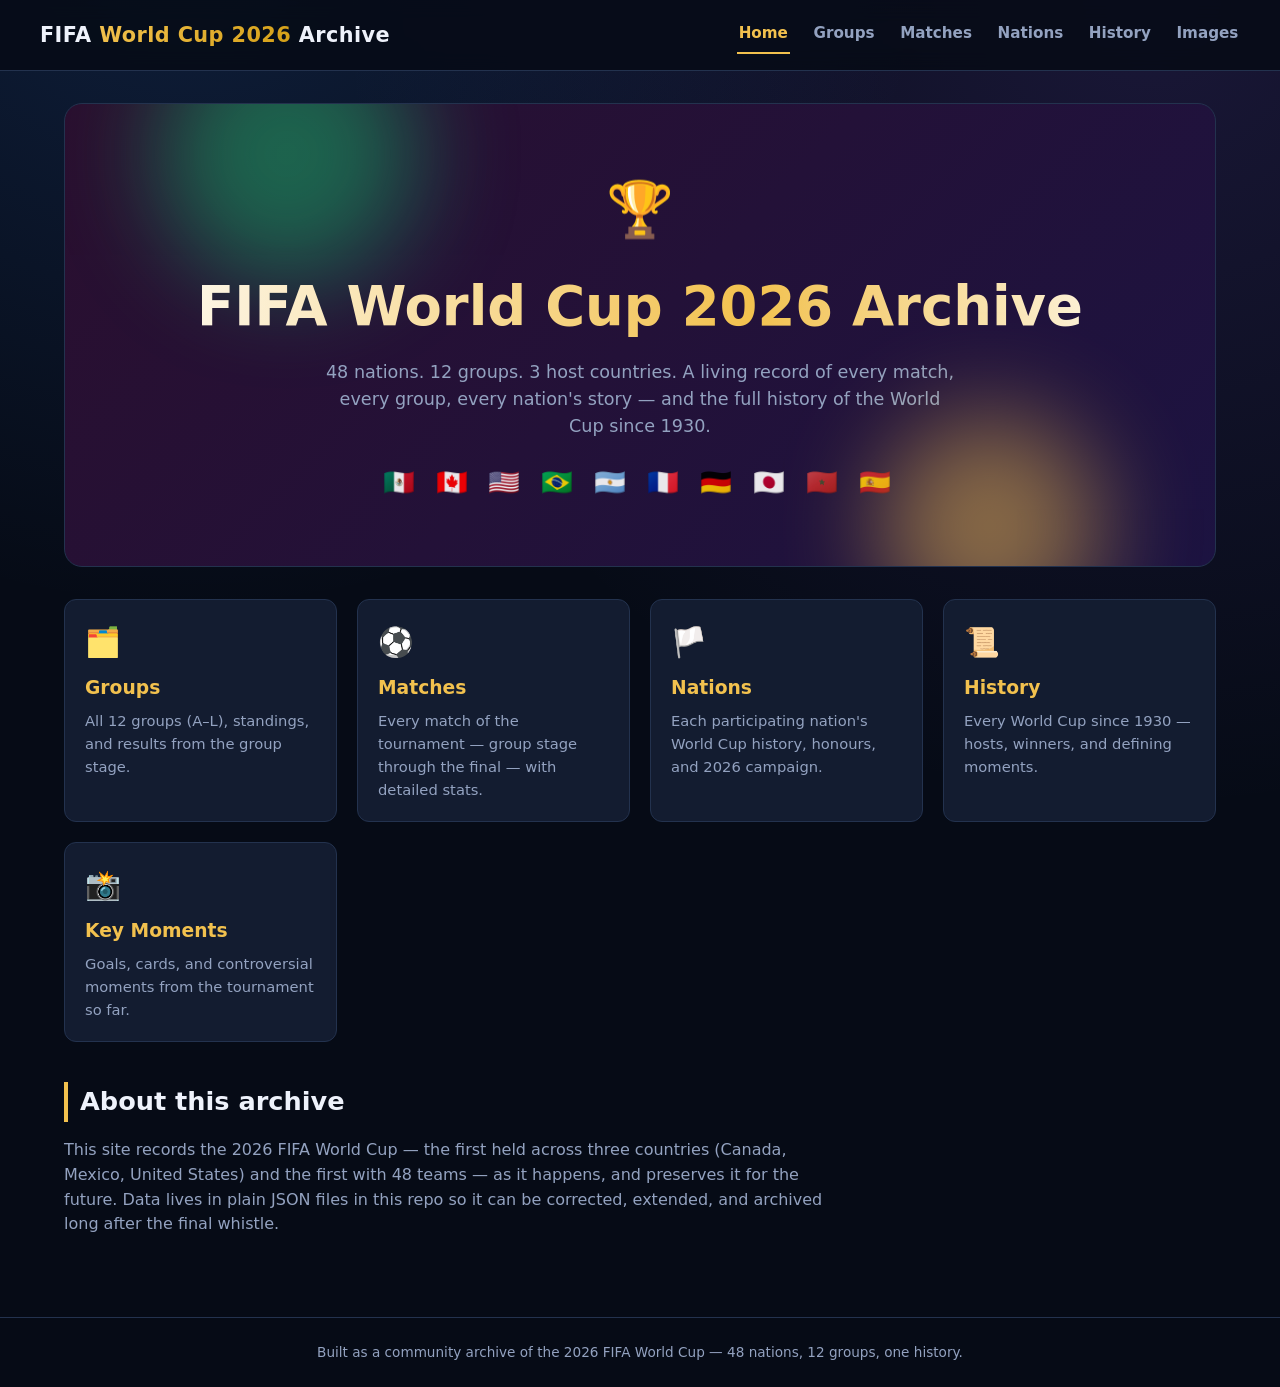
==== commit b8c995ed: "Add files via upload" ====
--- a/index.html
+++ b/index.html
@@ -8,6 +8,7 @@
 </head>
 <body>
   <script src="js/nav.js"></script>
+  <script src="js/flags.js"></script>
   <script>renderHeader("Home", "")</script>
 
   <main>
@@ -15,8 +16,13 @@
       <div class="hero-icon">🏆</div>
       <h1>FIFA World Cup 2026 Archive</h1>
       <p>48 nations. 12 groups. 3 host countries. A living record of every match, every group, every nation's story — and the full history of the World Cup since 1930.</p>
-      <div class="hero-flags">🇲🇽 🇨🇦 🇺🇸 ⚽ 🇧🇷 🇦🇷 🇫🇷 🇩🇪 🇯🇵 🇲🇦</div>
+      <div class="hero-flags" id="hero-flags"></div>
     </section>
+    <script>
+      document.getElementById("hero-flags").innerHTML =
+        ["Mexico","Canada","United States","Brazil","Argentina","France","Germany","Japan","Morocco","Spain"]
+          .map(flagFor).join(" ");
+    </script>
 
     <div class="card-grid">
       <a class="card fade-in d1" href="pages/groups.html">
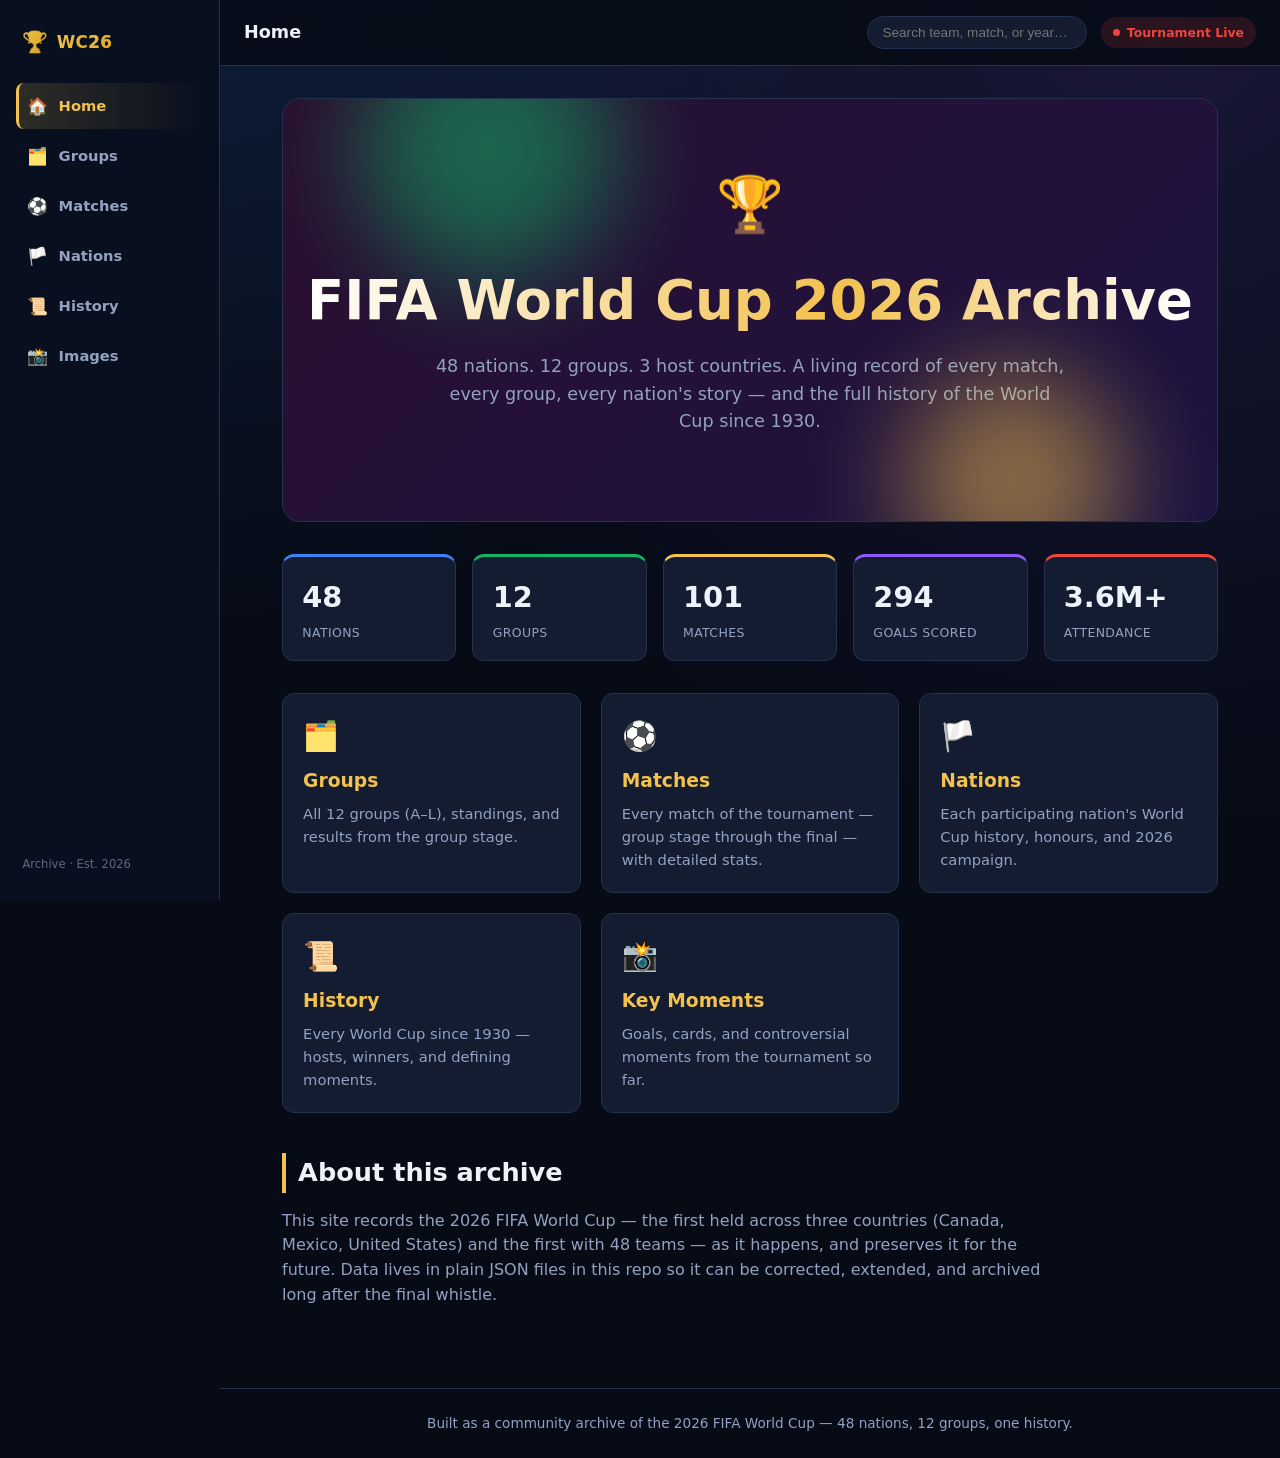
==== commit a7ea1ebe: "Add files via upload" ====
--- a/index.html
+++ b/index.html
@@ -23,6 +23,14 @@
         ["Mexico","Canada","United States","Brazil","Argentina","France","Germany","Japan","Morocco","Spain"]
           .map(flagFor).join(" ");
     </script>
+
+    <div class="stat-tiles fade-in">
+      <div class="stat-tile"><div class="value">48</div><div class="label">Nations</div></div>
+      <div class="stat-tile"><div class="value">12</div><div class="label">Groups</div></div>
+      <div class="stat-tile"><div class="value">101</div><div class="label">Matches</div></div>
+      <div class="stat-tile"><div class="value">294</div><div class="label">Goals Scored</div></div>
+      <div class="stat-tile"><div class="value">3.6M+</div><div class="label">Attendance</div></div>
+    </div>
 
     <div class="card-grid">
       <a class="card fade-in d1" href="pages/groups.html">
--- a/css/style.css
+++ b/css/style.css
@@ -32,6 +32,191 @@
 
 a { color: inherit; text-decoration: none; }
 
+/* ---------- app shell (sidebar + topbar) ---------- */
+.app-shell {
+  display: flex;
+  min-height: 100vh;
+}
+
+.sidebar {
+  width: 220px;
+  flex-shrink: 0;
+  background: #08101f;
+  border-right: 1px solid var(--border);
+  padding: 1.25rem 1rem;
+  display: flex;
+  flex-direction: column;
+  position: sticky;
+  top: 0;
+  height: 100vh;
+}
+
+.sidebar .brand {
+  display: flex;
+  align-items: center;
+  gap: 0.5rem;
+  padding: 0.4rem 0.4rem 1.5rem;
+  font-weight: 800;
+  font-size: 1.05rem;
+}
+.brand-icon { font-size: 1.3rem; }
+.brand-text span {
+  background: var(--grad-gold);
+  -webkit-background-clip: text;
+  background-clip: text;
+  color: transparent;
+}
+
+.sidebar-nav {
+  display: flex;
+  flex-direction: column;
+  gap: 0.2rem;
+}
+
+.sidebar-nav a {
+  display: flex;
+  align-items: center;
+  gap: 0.65rem;
+  padding: 0.65rem 0.7rem;
+  border-radius: 8px;
+  color: var(--text-dim);
+  font-weight: 600;
+  font-size: 0.92rem;
+  transition: background 0.15s, color 0.15s;
+}
+
+.sidebar-nav a:hover {
+  background: var(--card);
+  color: var(--text);
+}
+
+.sidebar-nav a.active {
+  background: linear-gradient(90deg, rgba(242,193,78,0.16), transparent);
+  color: var(--gold);
+  border-left: 3px solid var(--gold);
+  padding-left: calc(0.7rem - 3px);
+}
+
+.nav-icon { font-size: 1.05rem; }
+
+.sidebar-foot {
+  margin-top: auto;
+  color: var(--text-dim);
+  font-size: 0.72rem;
+  opacity: 0.6;
+  padding: 0.4rem;
+}
+
+.app-content {
+  flex: 1;
+  min-width: 0;
+  display: flex;
+  flex-direction: column;
+}
+
+.topbar {
+  display: flex;
+  align-items: center;
+  justify-content: space-between;
+  gap: 1rem;
+  padding: 1rem 1.5rem;
+  border-bottom: 1px solid var(--border);
+  background: rgba(6,11,22,0.85);
+  backdrop-filter: blur(10px);
+  position: sticky;
+  top: 0;
+  z-index: 40;
+  flex-wrap: wrap;
+}
+
+.topbar-title {
+  font-weight: 800;
+  font-size: 1.1rem;
+  color: var(--text);
+}
+
+.topbar-actions {
+  display: flex;
+  align-items: center;
+  gap: 0.9rem;
+  flex-wrap: wrap;
+}
+
+.topbar-search {
+  background: var(--card);
+  border: 1px solid var(--border);
+  color: var(--text);
+  padding: 0.5rem 0.9rem;
+  border-radius: 999px;
+  font-size: 0.85rem;
+  width: 220px;
+}
+.topbar-search:focus { outline: none; border-color: var(--gold); }
+
+.live-pill {
+  display: inline-flex;
+  align-items: center;
+  gap: 0.4rem;
+  background: rgba(240,69,63,0.14);
+  color: var(--red);
+  font-size: 0.78rem;
+  font-weight: 700;
+  padding: 0.35rem 0.75rem;
+  border-radius: 999px;
+}
+.live-dot {
+  width: 7px; height: 7px;
+  border-radius: 50%;
+  background: var(--red);
+  animation: pulseDot 1.4s ease-in-out infinite;
+}
+@keyframes pulseDot {
+  0%, 100% { opacity: 1; box-shadow: 0 0 0 0 rgba(240,69,63,0.5); }
+  50% { opacity: 0.6; box-shadow: 0 0 0 5px rgba(240,69,63,0); }
+}
+
+@media (max-width: 780px) {
+  .sidebar { position: static; height: auto; width: 100%; flex-direction: row; overflow-x: auto; }
+  .sidebar .brand { padding: 0.4rem; }
+  .sidebar-nav { flex-direction: row; }
+  .sidebar-nav a .nav-label { display: none; }
+  .sidebar-foot { display: none; }
+  .app-shell { flex-direction: column; }
+}
+
+/* ---------- stat tiles ---------- */
+.stat-tiles {
+  display: grid;
+  grid-template-columns: repeat(auto-fit, minmax(140px, 1fr));
+  gap: 1rem;
+  margin: 2rem 0;
+}
+
+.stat-tile {
+  background: var(--card);
+  border: 1px solid var(--border);
+  border-radius: var(--radius);
+  padding: 1.1rem 1.2rem;
+  border-top: 3px solid var(--blue);
+}
+.stat-tile:nth-child(2) { border-top-color: var(--green); }
+.stat-tile:nth-child(3) { border-top-color: var(--gold); }
+.stat-tile:nth-child(4) { border-top-color: var(--violet); }
+.stat-tile:nth-child(5) { border-top-color: var(--red); }
+
+.stat-tile .value {
+  font-size: 1.8rem;
+  font-weight: 800;
+  color: var(--text);
+}
+.stat-tile .label {
+  color: var(--text-dim);
+  font-size: 0.78rem;
+  text-transform: uppercase;
+  letter-spacing: 0.03em;
+  margin-top: 0.2rem;
+}
+
 /* ---------- animations ---------- */
 @keyframes fadeInUp {
   from { opacity: 0; transform: translateY(14px); }
@@ -497,6 +682,17 @@
 }
 .stat-row:last-child { border-bottom: none; }
 
+.flag-icon {
+  border-radius: 2px;
+  vertical-align: middle;
+  margin-right: 0.15em;
+  box-shadow: 0 0 0 1px rgba(255,255,255,0.08);
+}
+
+.flag-fallback {
+  margin-right: 0.15em;
+}
+
 .trophy-count {
   font-size: 2rem;
   font-weight: 800;
